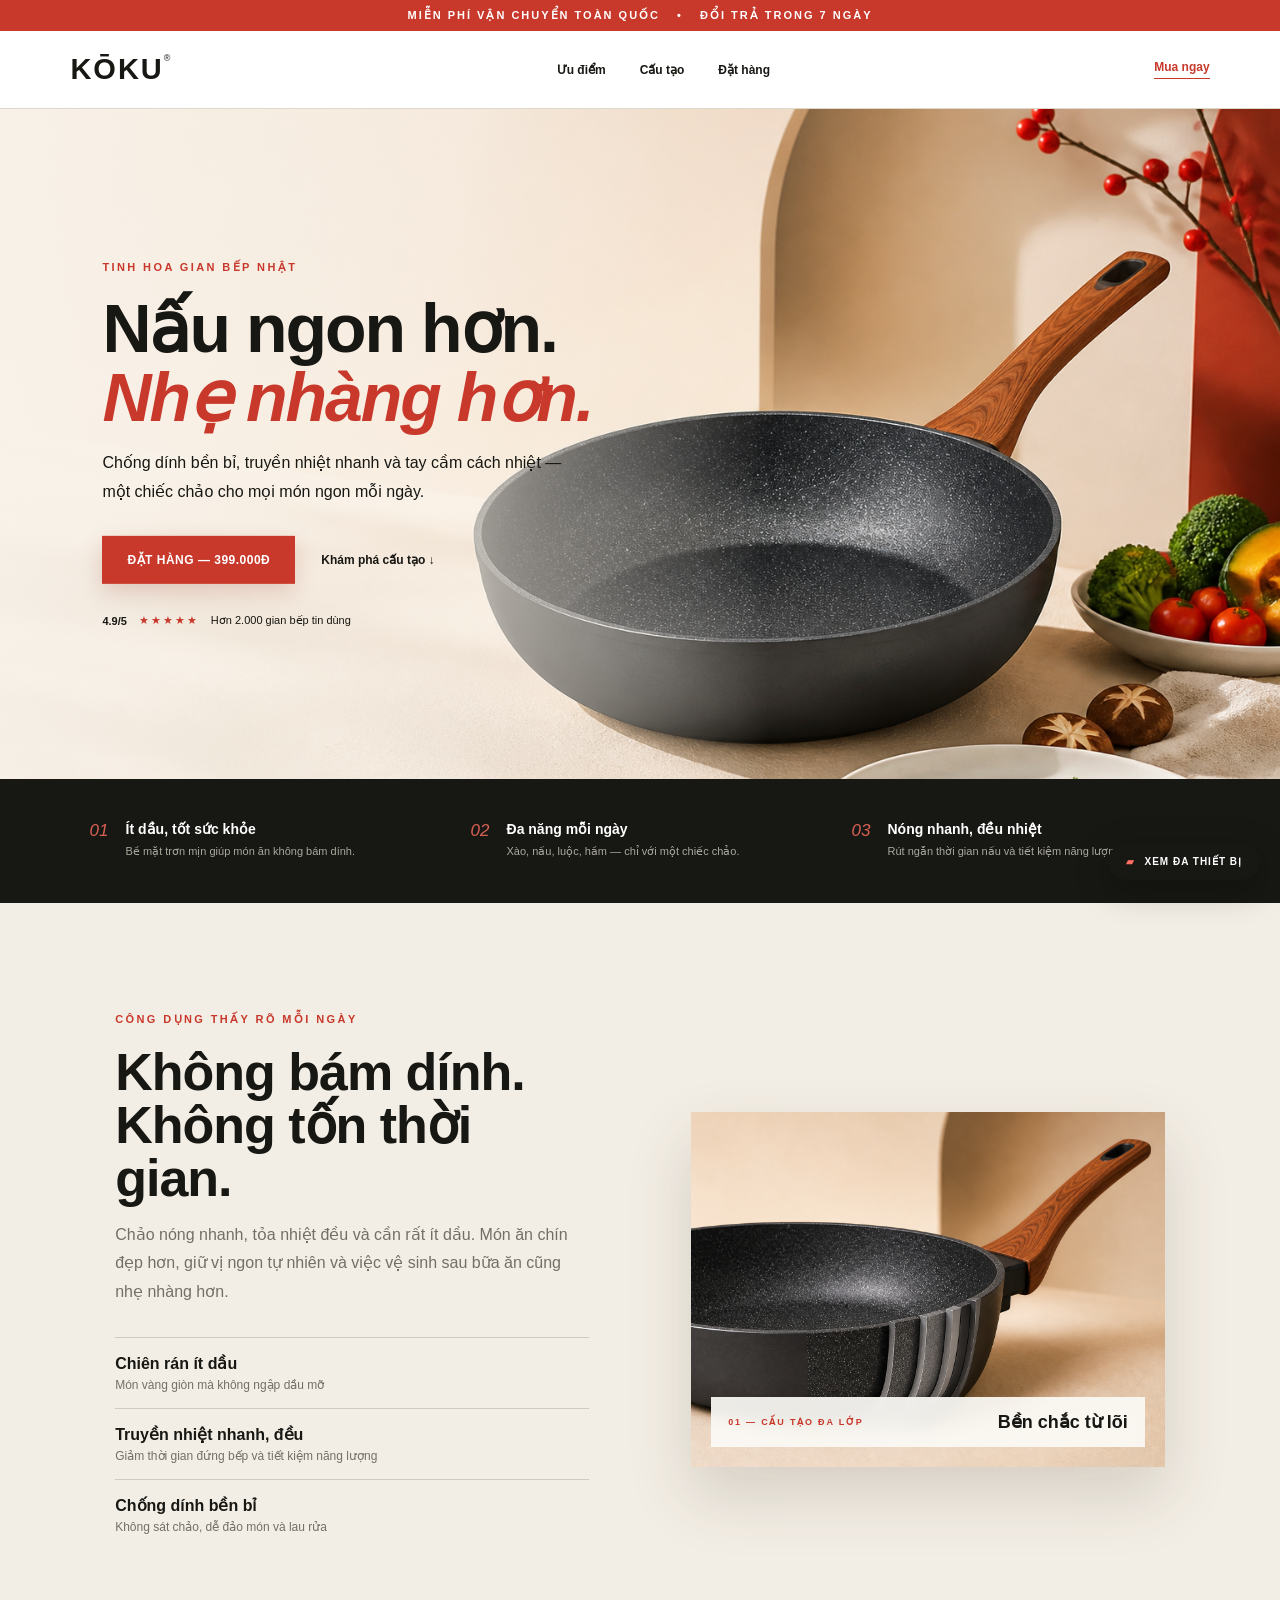
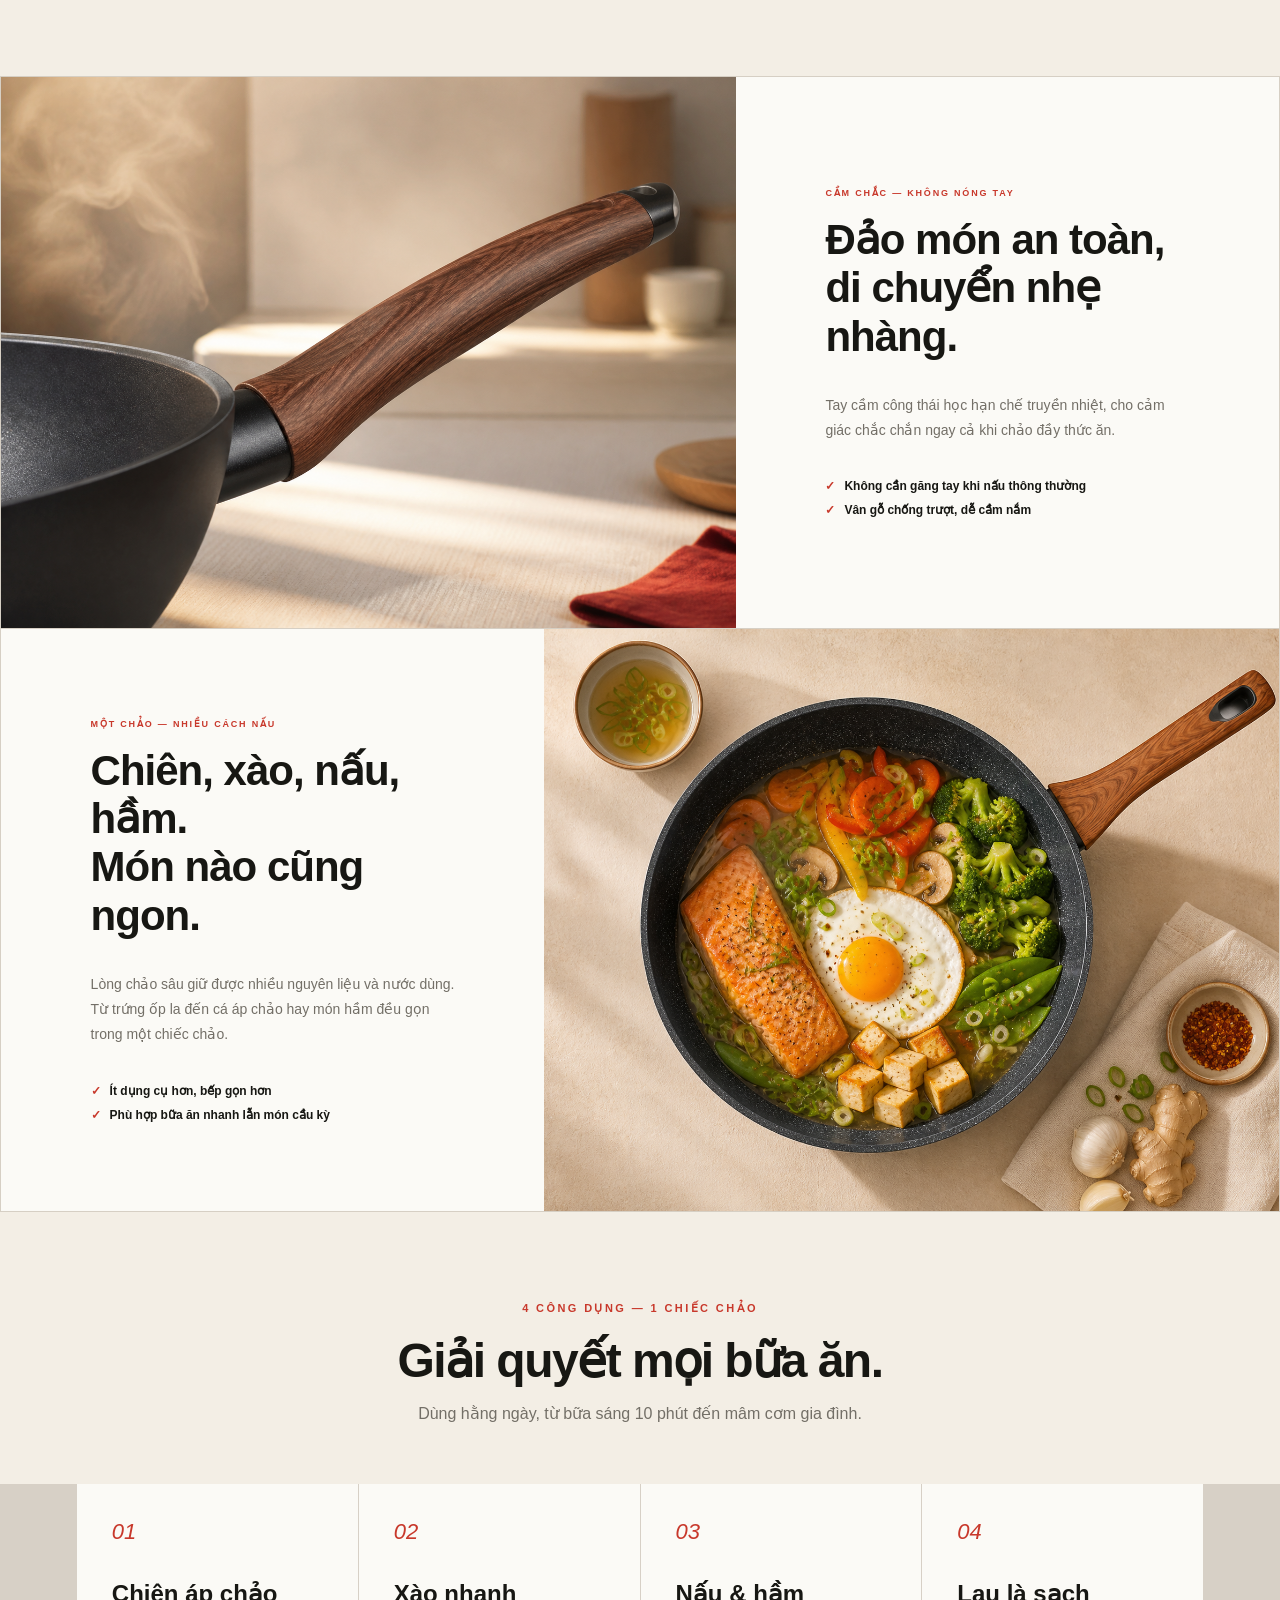
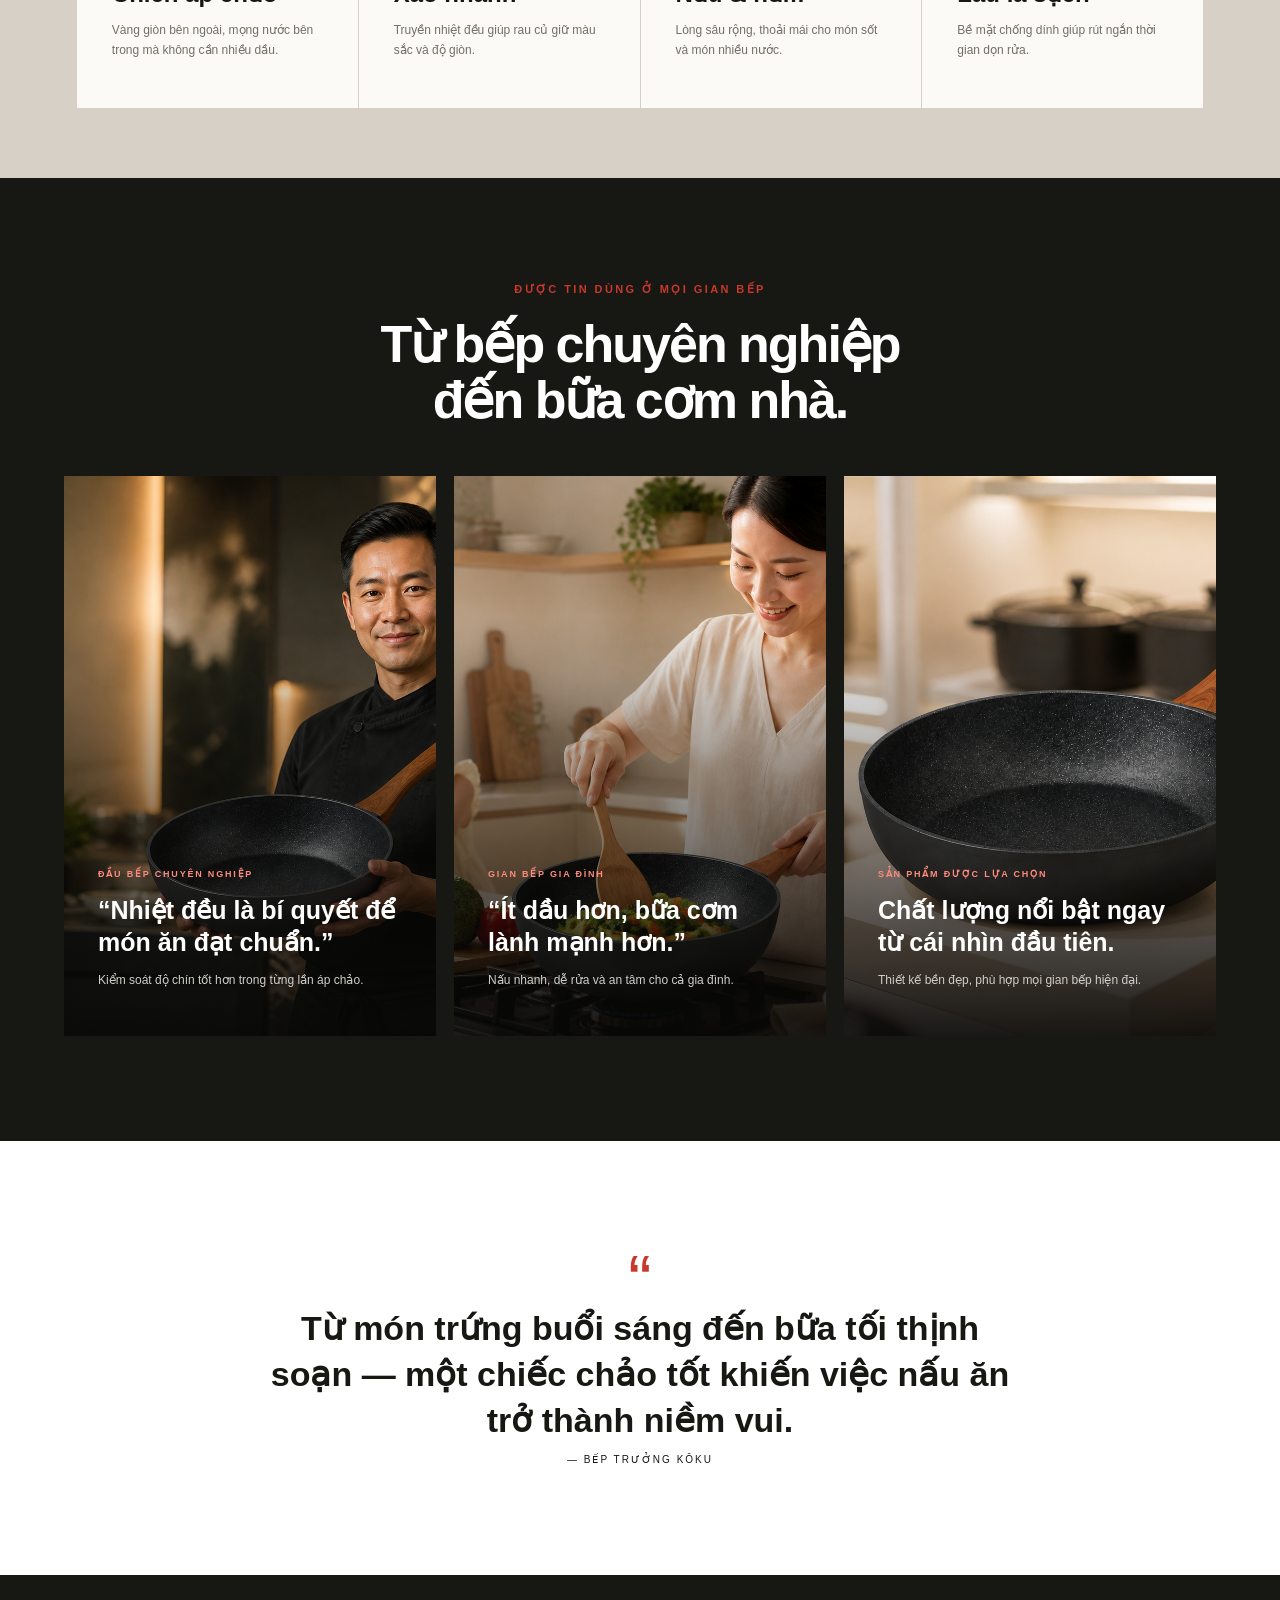
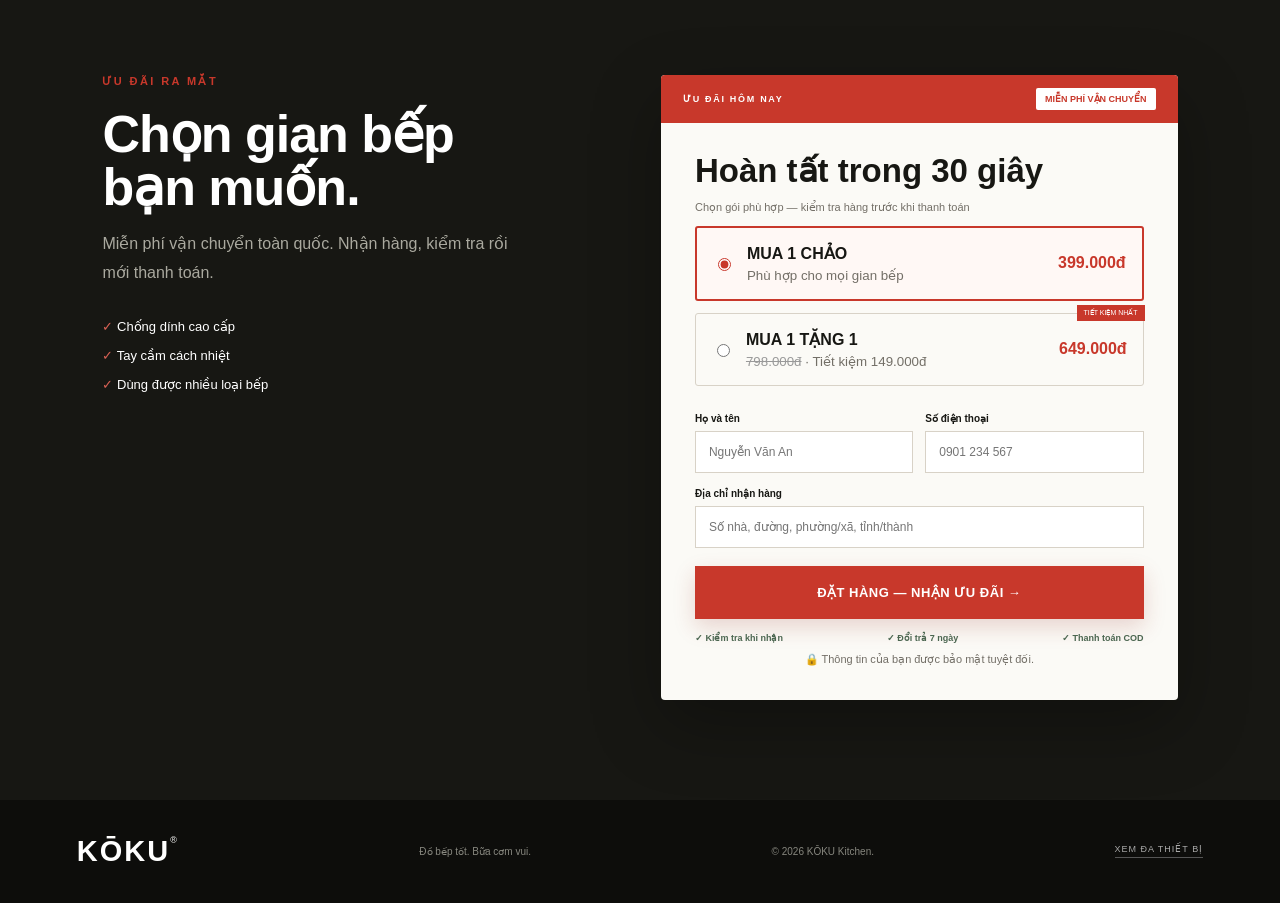
==== index.html @ 32616fcf "Restore landing and add premium motion effects" ====
<!doctype html>
<html lang="vi">
<head>
  <meta charset="utf-8">
  <meta name="viewport" content="width=device-width,initial-scale=1">
  <meta name="description" content="Chảo chống dính Nhật Bản bền bỉ, đa năng, tiết kiệm dầu và truyền nhiệt nhanh.">
  <title>KŌKU — Chảo chống dính Nhật Bản</title>
  <link rel="stylesheet" href="styles.css">
  <link rel="stylesheet" href="font-fix.css">
  <link rel="stylesheet" href="enhancements.css">
  <link rel="stylesheet" href="lifestyle.css">
  <link rel="stylesheet" href="device-preview.css">
  <link rel="stylesheet" href="motion.css">
</head>
<body>
  <div class="announcement">MIỄN PHÍ VẬN CHUYỂN TOÀN QUỐC <span>•</span> ĐỔI TRẢ TRONG 7 NGÀY</div>
  <header class="nav"><a class="brand" href="#">KŌKU<span>®</span></a><nav><a href="#features">Ưu điểm</a><a href="#story">Cấu tạo</a><a href="#order">Đặt hàng</a></nav><a class="nav-cta" href="#order">Mua ngay</a></header>

  <main>
    <section class="hero">
      <img src="hero-pan.png" alt="Chảo chống dính Nhật Bản màu đen với tay cầm vân gỗ">
      <div class="hero-copy">
        <div class="eyebrow">TINH HOA GIAN BẾP NHẬT</div>
        <h1>Nấu ngon hơn.<br><em>Nhẹ nhàng hơn.</em></h1>
        <p>Chống dính bền bỉ, truyền nhiệt nhanh và tay cầm cách nhiệt — một chiếc chảo cho mọi món ngon mỗi ngày.</p>
        <div class="hero-actions"><a class="button" href="#order">ĐẶT HÀNG — 399.000Đ</a><a class="text-link" href="#story">Khám phá cấu tạo ↓</a></div>
        <div class="proof"><b>4.9/5</b><span class="stars">★★★★★</span><span>Hơn 2.000 gian bếp tin dùng</span></div>
      </div>
    </section>

    <section class="benefit-strip" id="features">
      <div><i>01</i><b>Ít dầu, tốt sức khỏe</b><span>Bề mặt trơn mịn giúp món ăn không bám dính.</span></div>
      <div><i>02</i><b>Đa năng mỗi ngày</b><span>Xào, nấu, luộc, hầm — chỉ với một chiếc chảo.</span></div>
      <div><i>03</i><b>Nóng nhanh, đều nhiệt</b><span>Rút ngắn thời gian nấu và tiết kiệm năng lượng.</span></div>
    </section>

    <section class="story" id="story">
      <div class="story-copy"><div class="eyebrow">CÔNG DỤNG THẤY RÕ MỖI NGÀY</div><h2>Không bám dính.<br>Không tốn thời gian.</h2><p>Chảo nóng nhanh, tỏa nhiệt đều và cần rất ít dầu. Món ăn chín đẹp hơn, giữ vị ngon tự nhiên và việc vệ sinh sau bữa ăn cũng nhẹ nhàng hơn.</p><ul><li><b>Chiên rán ít dầu</b><span>Món vàng giòn mà không ngập dầu mỡ</span></li><li><b>Truyền nhiệt nhanh, đều</b><span>Giảm thời gian đứng bếp và tiết kiệm năng lượng</span></li><li><b>Chống dính bền bỉ</b><span>Không sát chảo, dễ đảo món và lau rửa</span></li></ul></div>
      <figure class="story-visual"><img src="usp-layers.png" alt="Minh họa cấu tạo nhiều lớp của chảo KŌKU"><figcaption><span>01 — CẤU TẠO ĐA LỚP</span><b>Bền chắc từ lõi</b></figcaption></figure>
    </section>

    <section class="visual-usps" aria-label="Ưu điểm nổi bật của sản phẩm">
      <article class="visual-card"><img src="usp-handle.png" alt="Cận cảnh tay cầm vân gỗ cách nhiệt"><div><span>CẦM CHẮC — KHÔNG NÓNG TAY</span><h3>Đảo món an toàn,<br>di chuyển nhẹ nhàng.</h3><p>Tay cầm công thái học hạn chế truyền nhiệt, cho cảm giác chắc chắn ngay cả khi chảo đầy thức ăn.</p><ul class="mini-proof"><li>Không cần găng tay khi nấu thông thường</li><li>Vân gỗ chống trượt, dễ cầm nắm</li></ul></div></article>
      <article class="visual-card reverse"><img src="usp-versatile.png" alt="Chảo đa năng cho món chiên, xào, nấu và hầm"><div><span>MỘT CHẢO — NHIỀU CÁCH NẤU</span><h3>Chiên, xào, nấu, hầm.<br>Món nào cũng ngon.</h3><p>Lòng chảo sâu giữ được nhiều nguyên liệu và nước dùng. Từ trứng ốp la đến cá áp chảo hay món hầm đều gọn trong một chiếc chảo.</p><ul class="mini-proof"><li>Ít dụng cụ hơn, bếp gọn hơn</li><li>Phù hợp bữa ăn nhanh lẫn món cầu kỳ</li></ul></div></article>
    </section>

    <section class="uses"><div class="uses-heading"><div class="eyebrow">4 CÔNG DỤNG — 1 CHIẾC CHẢO</div><h2>Giải quyết mọi bữa ăn.</h2><p>Dùng hằng ngày, từ bữa sáng 10 phút đến mâm cơm gia đình.</p></div><div class="versatile"><div><span>01</span><h3>Chiên áp chảo</h3><p>Vàng giòn bên ngoài, mọng nước bên trong mà không cần nhiều dầu.</p></div><div><span>02</span><h3>Xào nhanh</h3><p>Truyền nhiệt đều giúp rau củ giữ màu sắc và độ giòn.</p></div><div><span>03</span><h3>Nấu & hầm</h3><p>Lòng sâu rộng, thoải mái cho món sốt và món nhiều nước.</p></div><div><span>04</span><h3>Lau là sạch</h3><p>Bề mặt chống dính giúp rút ngắn thời gian dọn rửa.</p></div></div></section>

    <section class="trusted"><div class="trusted-head"><div class="eyebrow">ĐƯỢC TIN DÙNG Ở MỌI GIAN BẾP</div><h2>Từ bếp chuyên nghiệp<br>đến bữa cơm nhà.</h2></div><div class="trusted-grid"><article><img src="lifestyle-chef.png" alt="Đầu bếp chuyên nghiệp tin dùng chảo KŌKU"><div><span>ĐẦU BẾP CHUYÊN NGHIỆP</span><h3>“Nhiệt đều là bí quyết để món ăn đạt chuẩn.”</h3><p>Kiểm soát độ chín tốt hơn trong từng lần áp chảo.</p></div></article><article><img src="lifestyle-family.png" alt="Người mẹ nấu bữa ăn gia đình bằng chảo KŌKU"><div><span>GIAN BẾP GIA ĐÌNH</span><h3>“Ít dầu hơn, bữa cơm lành mạnh hơn.”</h3><p>Nấu nhanh, dễ rửa và an tâm cho cả gia đình.</p></div></article><article><img src="lifestyle-retail.png" alt="Chảo KŌKU trên kệ đồ gia dụng siêu thị"><div><span>SẢN PHẨM ĐƯỢC LỰA CHỌN</span><h3>Chất lượng nổi bật ngay từ cái nhìn đầu tiên.</h3><p>Thiết kế bền đẹp, phù hợp mọi gian bếp hiện đại.</p></div></article></div></section>

    <section class="quote"><div class="mark">“</div><blockquote>Từ món trứng buổi sáng đến bữa tối thịnh soạn — một chiếc chảo tốt khiến việc nấu ăn trở thành niềm vui.</blockquote><p>— BẾP TRƯỞNG KŌKU</p></section>

    <section class="order" id="order">
      <div class="offer"><div class="eyebrow">ƯU ĐÃI RA MẮT</div><h2>Chọn gian bếp<br>bạn muốn.</h2><p>Miễn phí vận chuyển toàn quốc. Nhận hàng, kiểm tra rồi mới thanh toán.</p><div class="guarantees"><span>✓ Chống dính cao cấp</span><span>✓ Tay cầm cách nhiệt</span><span>✓ Dùng được nhiều loại bếp</span></div></div>
      <form id="orderForm" class="order-card">
        <div class="order-top"><span>ƯU ĐÃI HÔM NAY</span><b>MIỄN PHÍ VẬN CHUYỂN</b></div>
        <h3>Hoàn tất trong 30 giây</h3>
        <p class="muted">Chọn gói phù hợp — kiểm tra hàng trước khi thanh toán</p>
        <label class="plan selected"><input type="radio" name="plan" value="Mua 1 – 399.000đ" checked><span><b>MUA 1 CHẢO</b><small>Phù hợp cho mọi gian bếp</small></span><strong>399.000đ</strong></label>
        <label class="plan"><input type="radio" name="plan" value="Mua 1 tặng 1 – 649.000đ"><span><b>MUA 1 TẶNG 1</b><small><del>798.000đ</del> · Tiết kiệm 149.000đ</small></span><strong>649.000đ</strong><em>TIẾT KIỆM NHẤT</em></label>
        <div class="field-row"><label>Họ và tên<input required name="name" placeholder="Nguyễn Văn An"></label><label>Số điện thoại<input required name="phone" inputmode="tel" pattern="[0-9 +]{9,15}" placeholder="0901 234 567"></label></div>
        <label>Địa chỉ nhận hàng<input required name="address" placeholder="Số nhà, đường, phường/xã, tỉnh/thành"></label>
        <button class="button submit" type="submit">ĐẶT HÀNG — NHẬN ƯU ĐÃI →</button><div class="order-trust"><span>✓ Kiểm tra khi nhận</span><span>✓ Đổi trả 7 ngày</span><span>✓ Thanh toán COD</span></div><small class="privacy">🔒 Thông tin của bạn được bảo mật tuyệt đối.</small>
      </form>
    </section>
  </main>
  <footer><a class="brand" href="#">KŌKU<span>®</span></a><p>Đồ bếp tốt. Bữa cơm vui.</p><p>© 2026 KŌKU Kitchen.</p><a class="preview-link" href="preview.html" aria-label="Xem thử trên nhiều thiết bị">Xem đa thiết bị</a></footer>

  <button class="device-preview-trigger" id="openDevicePreview" type="button" aria-label="Xem landing page trên nhiều thiết bị"><span>▰</span> XEM ĐA THIẾT BỊ</button>
  <div class="device-preview-overlay" id="devicePreview" aria-hidden="true">
    <div class="device-preview-bar"><b>KŌKU · RESPONSIVE PREVIEW</b><div class="device-preview-controls"><button class="active" data-preview-mode="desktop">▰ Desktop</button><button data-preview-mode="tablet">▯ Tablet</button><button data-preview-mode="mobile">▯ Mobile</button></div><span id="devicePreviewSize">1440 × toàn màn hình</span><button class="device-preview-close" id="closeDevicePreview" aria-label="Đóng xem trước">×</button></div>
    <div class="device-preview-stage"><div class="device-preview-frame" id="devicePreviewFrame"><iframe src="index.html?embedded=1" title="Xem trước landing page trên thiết bị"></iframe></div></div>
  </div>

  <div class="thanks" id="thanks" role="dialog" aria-modal="true" aria-hidden="true"><div class="thanks-card"><button id="closeThanks" aria-label="Đóng">×</button><div class="thanks-product"><img src="hero-pan.png" alt="Chảo KŌKU"><div class="thanks-badge">✓<span>THÀNH CÔNG</span></div></div><div class="thanks-content"><div class="eyebrow">ĐƠN HÀNG ĐÃ ĐƯỢC GHI NHẬN</div><h2>Cảm ơn bạn<br>đã chọn KŌKU.</h2><p>Đơn hàng <b id="orderCode"></b> đã được tiếp nhận. Nhân viên KŌKU sẽ gọi xác nhận trước khi giao hàng.</p><div id="summary"></div><div class="order-steps"><div class="active"><i>1</i><span><b>Đã đặt hàng</b><small>Hoàn tất</small></span></div><div><i>2</i><span><b>Xác nhận</b><small>Qua điện thoại</small></span></div><div><i>3</i><span><b>Giao hàng</b><small>Miễn phí toàn quốc</small></span></div></div><div class="thanks-note"><b>Tiếp theo sẽ thế nào?</b><span>Vui lòng để ý điện thoại. Chúng tôi sẽ liên hệ sớm để xác nhận địa chỉ và thời gian nhận hàng.</span></div><button class="button" id="backHome">TIẾP TỤC KHÁM PHÁ →</button></div></div></div>
  <script src="script.js"></script>
  <script src="device-preview.js"></script>
  <script src="motion.js"></script>
</body>
</html>
---- styles.css ----
:root{--ink:#171713;--red:#c8382b;--cream:#f3eee5;--paper:#fbfaf6;--muted:#736f67;--sans:"Segoe UI",Arial,"Helvetica Neue",sans-serif;--serif:Georgia,"Times New Roman",serif}*{box-sizing:border-box}html{scroll-behavior:smooth}body{margin:0;background:var(--paper);color:var(--ink);font-family:var(--sans);font-kerning:normal;-webkit-font-smoothing:antialiased}.announcement{background:var(--red);color:#fff;text-align:center;font-size:11px;font-weight:700;letter-spacing:2px;padding:9px}.announcement span{padding:0 12px}.nav{height:78px;display:flex;align-items:center;justify-content:space-between;padding:0 5.5vw;border-bottom:1px solid #ddd7cc;background:#fff}.brand{color:var(--ink);font-family:var(--serif);font-size:29px;text-decoration:none;letter-spacing:2px;font-weight:700}.brand span{font:9px sans-serif;vertical-align:top}.nav nav{display:flex;gap:34px}.nav nav a,.text-link{font-size:12px;font-weight:700;color:var(--ink);text-decoration:none}.nav-cta{color:var(--red);font-size:12px;font-weight:800;text-decoration:none;border-bottom:1px solid;padding-bottom:4px}.hero{height:670px;position:relative;overflow:hidden;background:#eadfcf}.hero>img{width:100%;height:100%;object-fit:cover}.hero:after{content:"";position:absolute;inset:0;background:linear-gradient(90deg,rgba(248,242,233,.93) 0%,rgba(248,242,233,.64) 36%,transparent 60%)}.hero-copy{position:absolute;z-index:1;top:50%;left:8%;transform:translateY(-50%);width:min(510px,45%)}.eyebrow{font-size:11px;color:var(--red);letter-spacing:2.4px;font-weight:800;margin-bottom:20px}.hero h1,.story h2,.offer h2,.thanks h2{font-family:var(--serif);font-weight:400;line-height:1.02;margin:0}.hero h1{font-size:68px;letter-spacing:-2px}.hero h1 em{color:var(--red);font-weight:400}.hero-copy>p{font-size:16px;line-height:1.8;max-width:480px}.hero-actions{display:flex;align-items:center;gap:26px;margin:30px 0}.button{display:inline-block;border:0;background:var(--red);color:white;padding:17px 25px;font:800 12px var(--sans);letter-spacing:.5px;text-decoration:none;cursor:pointer;box-shadow:0 8px 22px rgba(143,37,29,.18)}.proof{display:flex;gap:12px;align-items:center;font-size:11px}.stars{color:var(--red);letter-spacing:2px}.benefit-strip{background:var(--ink);color:#fff;padding:42px 7vw;display:grid;grid-template-columns:repeat(3,1fr);gap:42px}.benefit-strip div{display:grid;grid-template-columns:36px 1fr}.benefit-strip i{font:italic 17px var(--serif);color:#d96154;grid-row:1/3}.benefit-strip b{font-size:14px}.benefit-strip span{font-size:11px;color:#aaa99f;margin-top:6px;line-height:1.6}.story{padding:110px 9vw;display:grid;grid-template-columns:1fr 1fr;gap:8vw;align-items:center;background:var(--cream)}.story h2,.offer h2{font-size:52px;letter-spacing:-1px}.story-copy>p{color:var(--muted);line-height:1.8}.story ul{list-style:none;padding:0;margin-top:30px}.story li{display:grid;padding:16px 0;border-top:1px solid #d1c9bc}.story li span{font-size:12px;color:var(--muted);margin-top:5px}.story-visual{margin:0;position:relative}.story-visual img{display:block;width:100%;aspect-ratio:4/3;object-fit:cover;box-shadow:0 28px 60px rgba(60,42,24,.16)}.story-visual figcaption{position:absolute;left:20px;right:20px;bottom:20px;background:rgba(251,250,246,.93);backdrop-filter:blur(8px);padding:14px 17px;display:flex;align-items:center;justify-content:space-between}.story-visual figcaption span,.visual-card span{font-size:9px;letter-spacing:1.8px;color:var(--red);font-weight:800}.story-visual figcaption b{font-family:var(--serif);font-size:18px}.visual-usps{padding:1px;background:#d6cfc4;display:grid;gap:1px}.visual-card{display:grid;grid-template-columns:1.15fr .85fr;min-height:510px;background:var(--paper)}.visual-card.reverse{grid-template-columns:.85fr 1.15fr}.visual-card.reverse img{order:2}.visual-card img{width:100%;height:100%;object-fit:cover}.visual-card>div{display:flex;flex-direction:column;justify-content:center;padding:7vw}.visual-card h3{font:400 42px/1.15 var(--serif);letter-spacing:-1px;margin:18px 0}.visual-card p{font-size:14px;line-height:1.8;color:var(--muted);max-width:440px}.versatile{display:grid;grid-template-columns:repeat(4,1fr);padding:70px 6vw;gap:1px;background:#d7d0c6}.versatile div{background:var(--paper);padding:35px}.versatile span{color:var(--red);font:italic 22px var(--serif)}.versatile h3{font-family:var(--serif);font-size:24px;margin:35px 0 8px}.versatile p{font-size:12px;color:var(--muted);line-height:1.7}.quote{text-align:center;padding:100px 20%;background:#fff}.mark{font:70px var(--serif);color:var(--red);height:55px}.quote blockquote{font:34px/1.35 var(--serif);margin:10px}.quote p{font-size:10px;letter-spacing:2px}.order{background:var(--ink);padding:100px 8vw;display:grid;grid-template-columns:1fr 1.2fr;gap:10vw;color:#fff}.offer>p{color:#aaa99f;line-height:1.8}.guarantees{display:grid;gap:14px;margin-top:32px;font-size:13px}.guarantees span::first-letter{color:#d96154}.order-card{background:var(--paper);color:var(--ink);padding:34px}.order-card h3{font:30px var(--serif);margin:0}.muted,.privacy{color:var(--muted);font-size:11px}.plan{position:relative;display:flex;align-items:center;gap:13px;border:1px solid #d8d2c7;padding:16px;margin:12px 0;cursor:pointer}.plan.selected{border:2px solid var(--red);background:#fff8f5}.plan input{accent-color:var(--red)}.plan span{display:grid;flex:1}.plan small{color:var(--muted);margin-top:5px}.plan strong{font-size:14px}.plan em{position:absolute;right:-2px;top:-9px;background:var(--red);color:#fff;font:7px sans-serif;padding:4px 7px}.field-row{display:grid;grid-template-columns:1fr 1fr;gap:12px}.order-card>label:not(.plan),.field-row label{font-size:10px;font-weight:700;display:grid;gap:7px;margin-top:15px}.order-card input[type=text],.order-card input:not([type]),.field-row input{width:100%}.order-card label>input:not([type=radio]){border:1px solid #d8d2c7;background:#fff;padding:13px;font:12px var(--sans)}.submit{width:100%;margin-top:18px}.privacy{display:block;text-align:center;margin-top:10px}footer{display:flex;align-items:center;justify-content:space-between;padding:35px 6vw;background:#0d0d0b;color:#87877f}footer .brand{color:white}footer p{font-size:10px}.thanks{position:fixed;z-index:10;inset:0;background:rgba(12,12,10,.82);display:none;place-items:center;padding:20px}.thanks.show{display:grid}.thanks-card{background:var(--paper);width:min(520px,100%);padding:50px;text-align:center;position:relative}.thanks-card>button:first-child{position:absolute;right:16px;top:10px;background:none;border:0;font-size:30px;cursor:pointer}.check{margin:0 auto 20px;width:54px;height:54px;border-radius:50%;background:#dce8d8;color:#32672e;display:grid;place-items:center;font-size:25px}.thanks h2{font-size:45px}.thanks-card p{color:var(--muted);line-height:1.7}.thanks-card #summary{padding:14px;border:1px solid #ded8cd;margin:20px 0;font-size:12px}
@media(max-width:800px){.nav nav{display:none}.nav{height:65px}.hero{height:720px}.hero>img{object-position:62% center}.hero:after{background:linear-gradient(180deg,rgba(248,242,233,.95) 0%,rgba(248,242,233,.8) 49%,transparent 78%)}.hero-copy{top:42px;left:7%;width:86%;transform:none}.hero h1{font-size:45px;letter-spacing:-1px}.hero-copy>p{font-size:14px}.hero-actions{align-items:flex-start;flex-direction:column;gap:15px}.benefit-strip,.story,.order{grid-template-columns:1fr}.benefit-strip{gap:25px}.story{padding:75px 7vw;gap:42px}.story h2,.offer h2{font-size:40px}.story-visual figcaption{left:10px;right:10px;bottom:10px}.story-visual figcaption b{font-size:14px}.visual-card,.visual-card.reverse{grid-template-columns:1fr;min-height:0}.visual-card.reverse img{order:0}.visual-card img{aspect-ratio:4/3}.visual-card>div{padding:55px 8vw}.visual-card h3{font-size:34px}.versatile{grid-template-columns:1fr 1fr;padding:1px}.quote{padding:75px 8%}.quote blockquote{font-size:27px}.order{padding:70px 5vw;gap:40px}.field-row{grid-template-columns:1fr}.order-card{padding:22px}.plan strong{font-size:12px}footer{flex-direction:column;gap:3px}.thanks-card{padding:40px 24px}}
---- font-fix.css ----
:root {
  --serif: "Segoe UI", Arial, "Helvetica Neue", sans-serif;
}

.hero h1,
.story h2,
.offer h2,
.thanks h2,
.visual-card h3,
.quote blockquote {
  font-family: "Segoe UI", Arial, "Helvetica Neue", sans-serif;
  font-weight: 700;
}

.hero h1 em {
  font-family: inherit;
  font-weight: 700;
}
---- enhancements.css ----
.uses{background:#f3eee5;padding-top:90px}.uses-heading{text-align:center;padding:0 8vw 45px}.uses-heading h2{font:700 48px/1.1 "Segoe UI",Arial,sans-serif;letter-spacing:-1.5px;margin:0}.uses-heading p{color:#736f67}.uses .versatile{padding-top:0}.mini-proof{list-style:none;padding:0;margin:22px 0 0;display:grid;gap:10px;font-size:12px;font-weight:600}.mini-proof li:before{content:"✓";color:#c8382b;margin-right:9px}.thanks{overflow:auto;align-items:center}.thanks-card{width:min(980px,94vw)!important;padding:0!important;display:grid;grid-template-columns:.88fr 1.12fr;text-align:left!important;overflow:hidden;box-shadow:0 35px 90px rgba(0,0,0,.35)}.thanks-product{position:relative;min-height:650px;background:#eadfcf}.thanks-product img{position:absolute;inset:0;width:100%;height:100%;object-fit:cover;object-position:61% center}.thanks-product:after{content:"";position:absolute;inset:0;background:linear-gradient(180deg,transparent 55%,rgba(20,15,10,.56))}.thanks-badge{position:absolute;z-index:1;left:35px;bottom:32px;color:#fff;width:64px;height:64px;border-radius:50%;background:#3f7638;display:grid;place-items:center;font-size:27px;box-shadow:0 8px 28px rgba(0,0,0,.25)}.thanks-badge span{position:absolute;left:78px;white-space:nowrap;font:800 10px "Segoe UI",Arial,sans-serif;letter-spacing:2px}.thanks-content{padding:52px 48px}.thanks-content h2{font-size:46px!important;letter-spacing:-1.5px}.thanks-content>p{margin:18px 0}.thanks-card #summary{text-align:left;background:#f3eee5;border:0!important;border-left:3px solid #c8382b!important;padding:15px 17px!important;margin:20px 0!important;line-height:1.75}.order-steps{display:grid;grid-template-columns:repeat(3,1fr);gap:4px;margin:26px 0}.order-steps>div{display:flex;align-items:center;gap:9px;position:relative}.order-steps>div:not(:last-child):after{content:"";position:absolute;top:16px;left:34px;right:-6px;height:1px;background:#d4cdc1;z-index:0}.order-steps i{position:relative;z-index:1;width:32px;height:32px;border-radius:50%;background:#ded8cd;display:grid;place-items:center;font-style:normal;font-size:11px;font-weight:800}.order-steps .active i{background:#3f7638;color:#fff}.order-steps span{display:grid;position:relative;z-index:1;background:#fbfaf6;padding-right:5px}.order-steps b{font-size:10px}.order-steps small{font-size:8px;color:#736f67;margin-top:3px}.thanks-note{display:grid;gap:5px;padding:15px 17px;background:#fff;border:1px solid #ded8cd;margin-bottom:20px}.thanks-note b{font-size:11px}.thanks-note span{font-size:10px;line-height:1.6;color:#736f67}.thanks-content>.button{width:100%}.thanks-card>button:first-child{z-index:4;background:rgba(255,255,255,.9)!important;border-radius:50%;width:38px;height:38px;line-height:30px;top:15px!important;right:15px!important}.check{display:none!important}@media(max-width:800px){.uses{padding-top:65px}.uses-heading h2{font-size:36px}.thanks{padding:12px!important;align-items:start}.thanks-card{grid-template-columns:1fr;margin:10px 0}.thanks-product{min-height:225px}.thanks-product img{object-position:center 59%}.thanks-badge{left:22px;bottom:20px;width:50px;height:50px;font-size:21px}.thanks-badge span{left:62px}.thanks-content{padding:35px 23px}.thanks-content h2{font-size:36px!important}.order-steps b{font-size:9px}.order-steps small{display:none}.order-steps>div{gap:5px}.order-steps i{width:27px;height:27px}.order-steps>div:not(:last-child):after{top:13px;left:26px}.thanks-card #summary{font-size:11px}}
---- lifestyle.css ----
.trusted {
  padding: 105px 5vw;
  background: #171713;
  color: #fff;
}
.trusted-head { text-align: center; margin-bottom: 48px; }
.trusted-head h2 { font: 700 52px/1.08 "Segoe UI",Arial,sans-serif; letter-spacing: -2px; margin: 0; }
.trusted-grid { display: grid; grid-template-columns: repeat(3,1fr); gap: 18px; }
.trusted-grid article { position: relative; min-height: 560px; overflow: hidden; background: #222; }
.trusted-grid img { position: absolute; inset: 0; width: 100%; height: 100%; object-fit: cover; transition: transform .5s ease; }
.trusted-grid article:hover img { transform: scale(1.025); }
.trusted-grid article:after { content: ""; position: absolute; inset: 25% 0 0; background: linear-gradient(transparent,rgba(8,8,7,.92)); }
.trusted-grid article>div { position: absolute; z-index: 1; left: 0; right: 0; bottom: 0; padding: 34px; }
.trusted-grid span { font-size: 9px; letter-spacing: 1.8px; color: #ff8a7e; font-weight: 800; }
.trusted-grid h3 { font: 700 25px/1.28 "Segoe UI",Arial,sans-serif; margin: 13px 0; }
.trusted-grid p { font-size: 12px; line-height: 1.6; color: #d0cec7; }
.order-card { position: relative; border-radius: 4px; box-shadow: 0 25px 70px rgba(0,0,0,.28); overflow: hidden; }
.order-top { margin: -34px -34px 28px; padding: 13px 22px; background: #c8382b; color: #fff; display: flex; justify-content: space-between; align-items: center; }
.order-top span { font-size: 9px; letter-spacing: 1.7px; font-weight: 800; }
.order-top b { font-size: 9px; background: #fff; color: #c8382b; padding: 6px 9px; border-radius: 2px; }
.order-card h3 { font-size: 33px!important; font-weight: 700!important; }
.plan { border-radius: 3px; transition: .2s; }
.plan:hover { border-color: #c8382b; transform: translateY(-1px); }
.plan strong { color: #c8382b; font-size: 16px!important; }
.plan del { color: #999; }
.submit { font-size: 13px!important; padding: 19px!important; }
.order-trust { display: flex; justify-content: space-between; gap: 6px; margin: 14px 0 2px; font-size: 9px; font-weight: 700; color: #4b6650; }
.thanks-product:before { content: "“Bữa ngon bắt đầu\A từ dụng cụ tốt.”"; white-space: pre; position: absolute; z-index: 2; left: 35px; top: 34px; color: #fff; font: 700 25px/1.25 "Segoe UI",Arial,sans-serif; text-shadow: 0 2px 15px rgba(0,0,0,.35); }
.thanks-note:after { content: "🎁  Quà tặng: Miễn phí vận chuyển toàn quốc"; display: block; margin-top: 13px; padding: 11px 13px; background: #f5ebe0; border: 1px dashed #c9a168; color: #4e3b2a; font-size: 10px; font-weight: 700; }
.preview-link { color:#aaa; font-size:9px; text-transform:uppercase; letter-spacing:1px; text-decoration:none; border-bottom:1px solid #555; padding-bottom:3px; }
@media(max-width:800px) {
  .trusted { padding: 70px 5vw; }
  .trusted-head h2 { font-size: 37px; }
  .trusted-grid { grid-template-columns: 1fr; }
  .trusted-grid article { min-height: 470px; }
  .order-top { margin: -22px -22px 24px; }
  .order-top b { font-size: 7px; }
  .order-trust { font-size: 8px; flex-wrap: wrap; }
  .thanks-product:before { left: 22px; top: 22px; font-size: 18px; }
}
---- device-preview.css ----
.device-preview-trigger{position:fixed;z-index:8;right:20px;bottom:20px;border:0;border-radius:999px;padding:13px 18px;background:#171713;color:#fff;box-shadow:0 10px 35px rgba(0,0,0,.28);font:800 10px "Segoe UI",Arial,sans-serif;letter-spacing:1px;cursor:pointer}.device-preview-trigger span{color:#ff7062;margin-right:6px}.device-preview-overlay{position:fixed;z-index:50;inset:0;background:#171713;color:#fff;display:none;flex-direction:column}.device-preview-overlay.show{display:flex}.device-preview-bar{height:70px;flex:none;display:flex;align-items:center;justify-content:space-between;gap:18px;padding:0 3vw;border-bottom:1px solid #363630;font:11px "Segoe UI",Arial,sans-serif}.device-preview-bar>b{letter-spacing:1.8px}.device-preview-bar>span{color:#aaa}.device-preview-controls{display:flex;gap:7px}.device-preview-controls button{border:1px solid #444;background:#242420;color:#bbb;border-radius:5px;padding:9px 14px;font:700 10px "Segoe UI",Arial,sans-serif;cursor:pointer}.device-preview-controls button.active{background:#c8382b;border-color:#c8382b;color:#fff}.device-preview-close{border:0;background:#fff;color:#171713;width:34px;height:34px;border-radius:50%;font-size:22px;cursor:pointer}.device-preview-stage{flex:1;overflow:auto;display:flex;justify-content:center;align-items:flex-start;padding:26px;background:radial-gradient(circle at 50% 0,#35352f,#181815)}.device-preview-frame{width:100%;max-width:1440px;height:100%;background:#fff;border-radius:9px;overflow:hidden;box-shadow:0 25px 80px #000;transition:width .35s ease,height .35s ease}.device-preview-frame.tablet{width:768px;height:1024px}.device-preview-frame.mobile{width:390px;height:844px;border:7px solid #080808;border-radius:25px}.device-preview-frame iframe{display:block;width:100%;height:100%;border:0;background:#fff}@media(max-width:700px){.device-preview-trigger{right:12px;bottom:12px}.device-preview-bar{height:auto;min-height:100px;padding:12px;flex-wrap:wrap}.device-preview-bar>b{width:calc(100% - 45px)}.device-preview-bar>span{display:none}.device-preview-controls{order:3;width:100%}.device-preview-controls button{flex:1;padding:8px 4px}.device-preview-stage{padding:10px}.device-preview-frame.mobile{width:100%}}
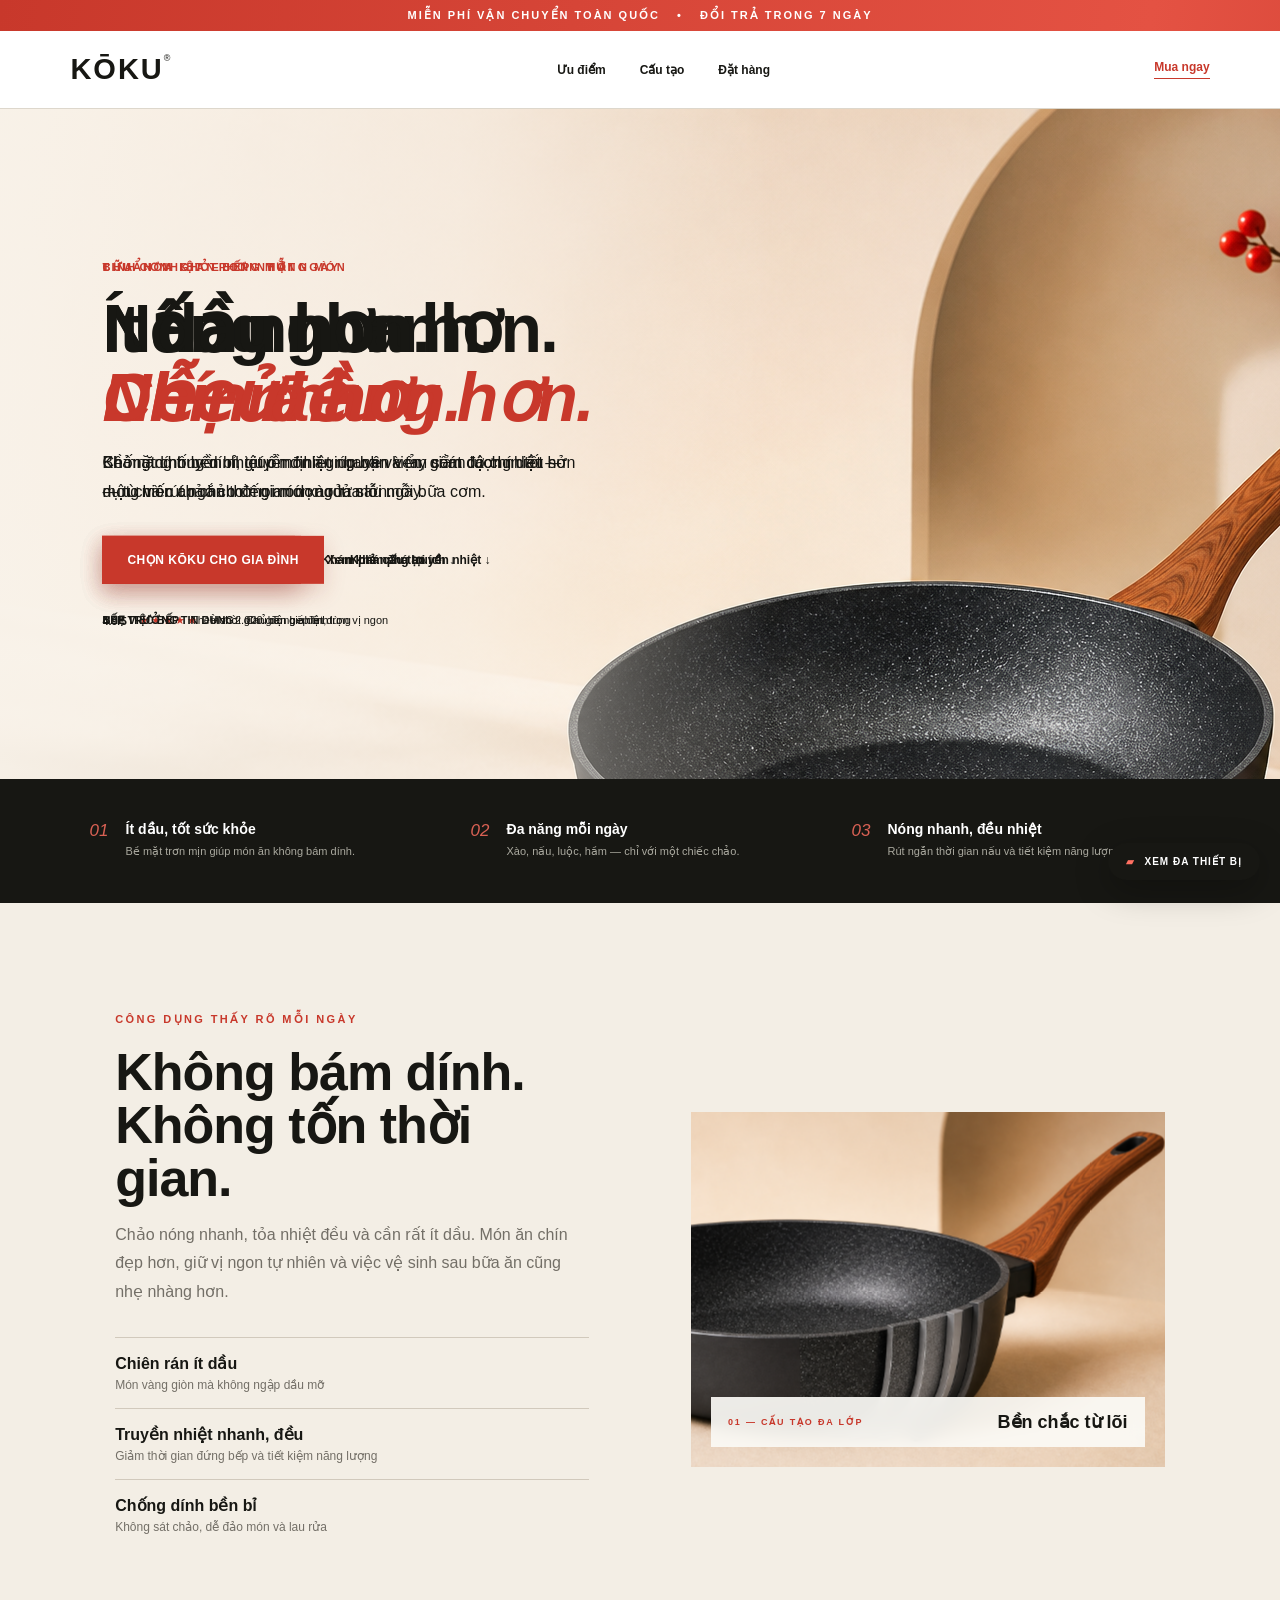
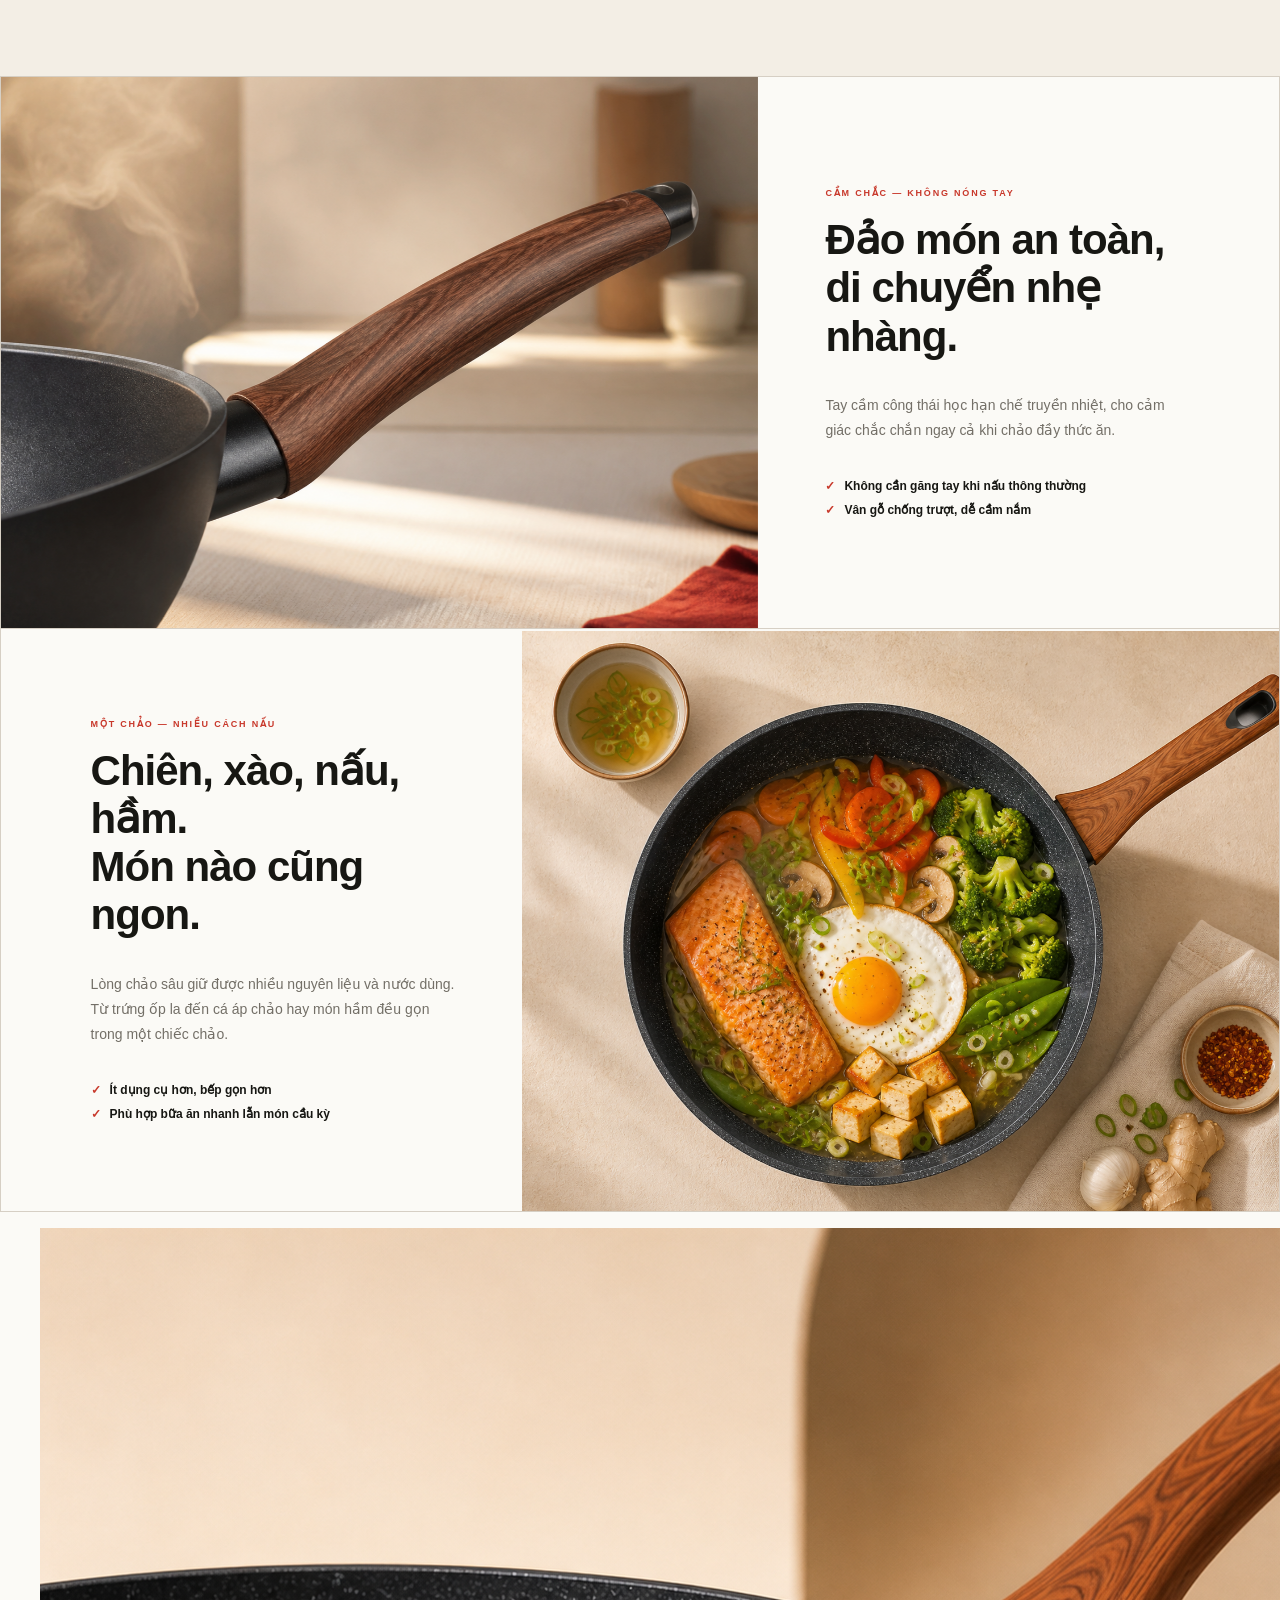
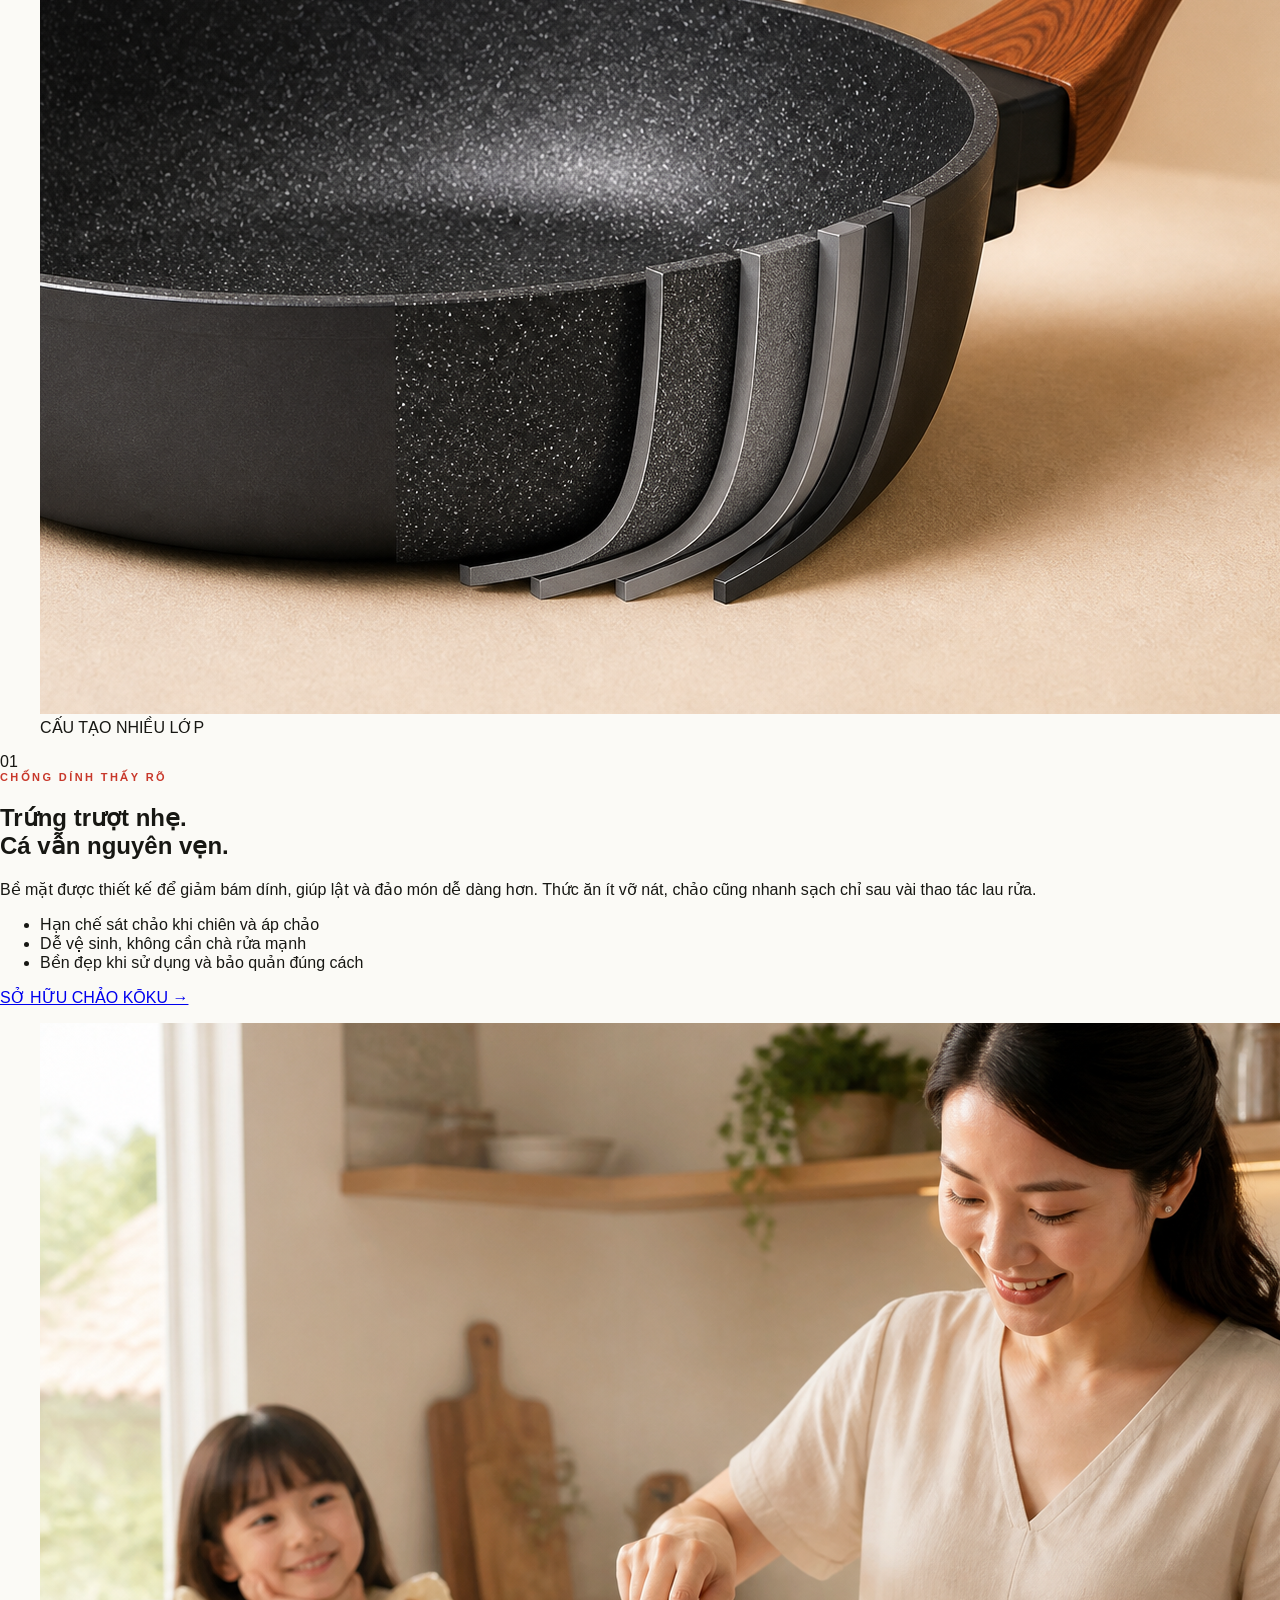
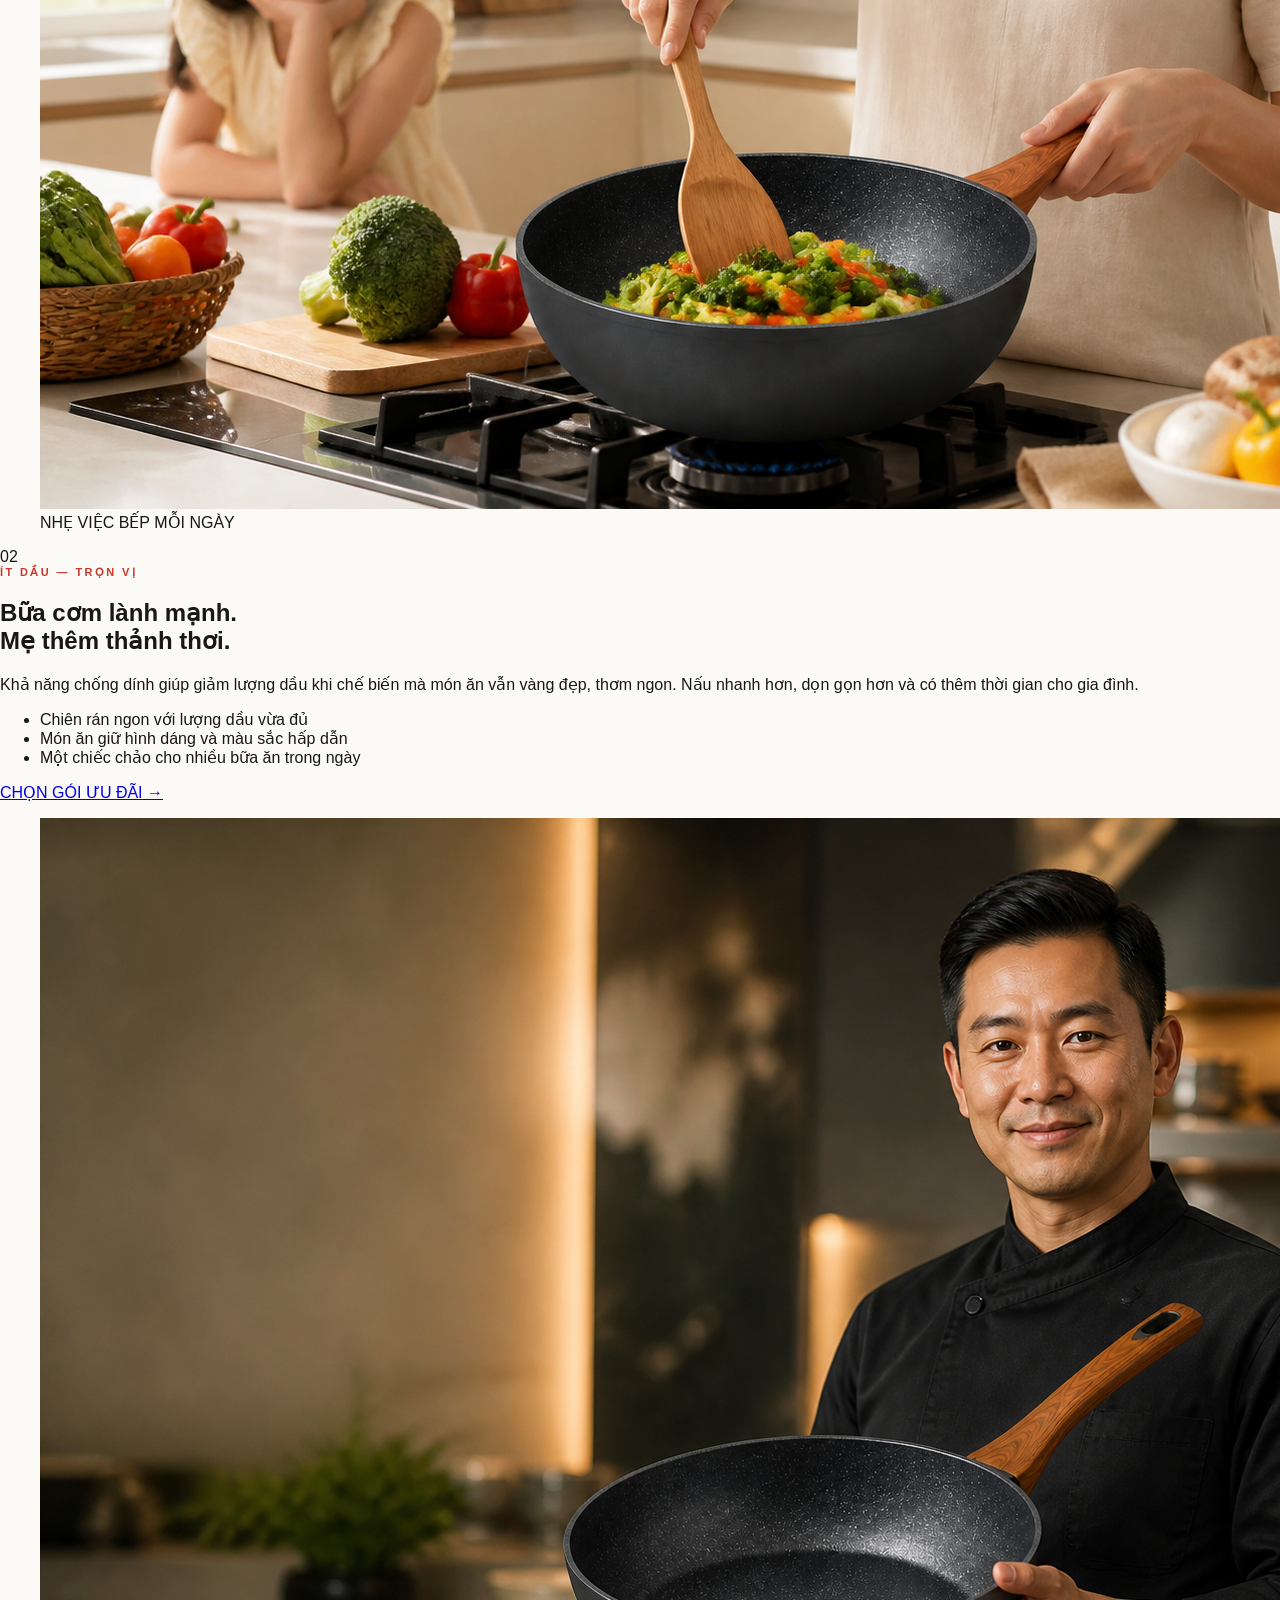
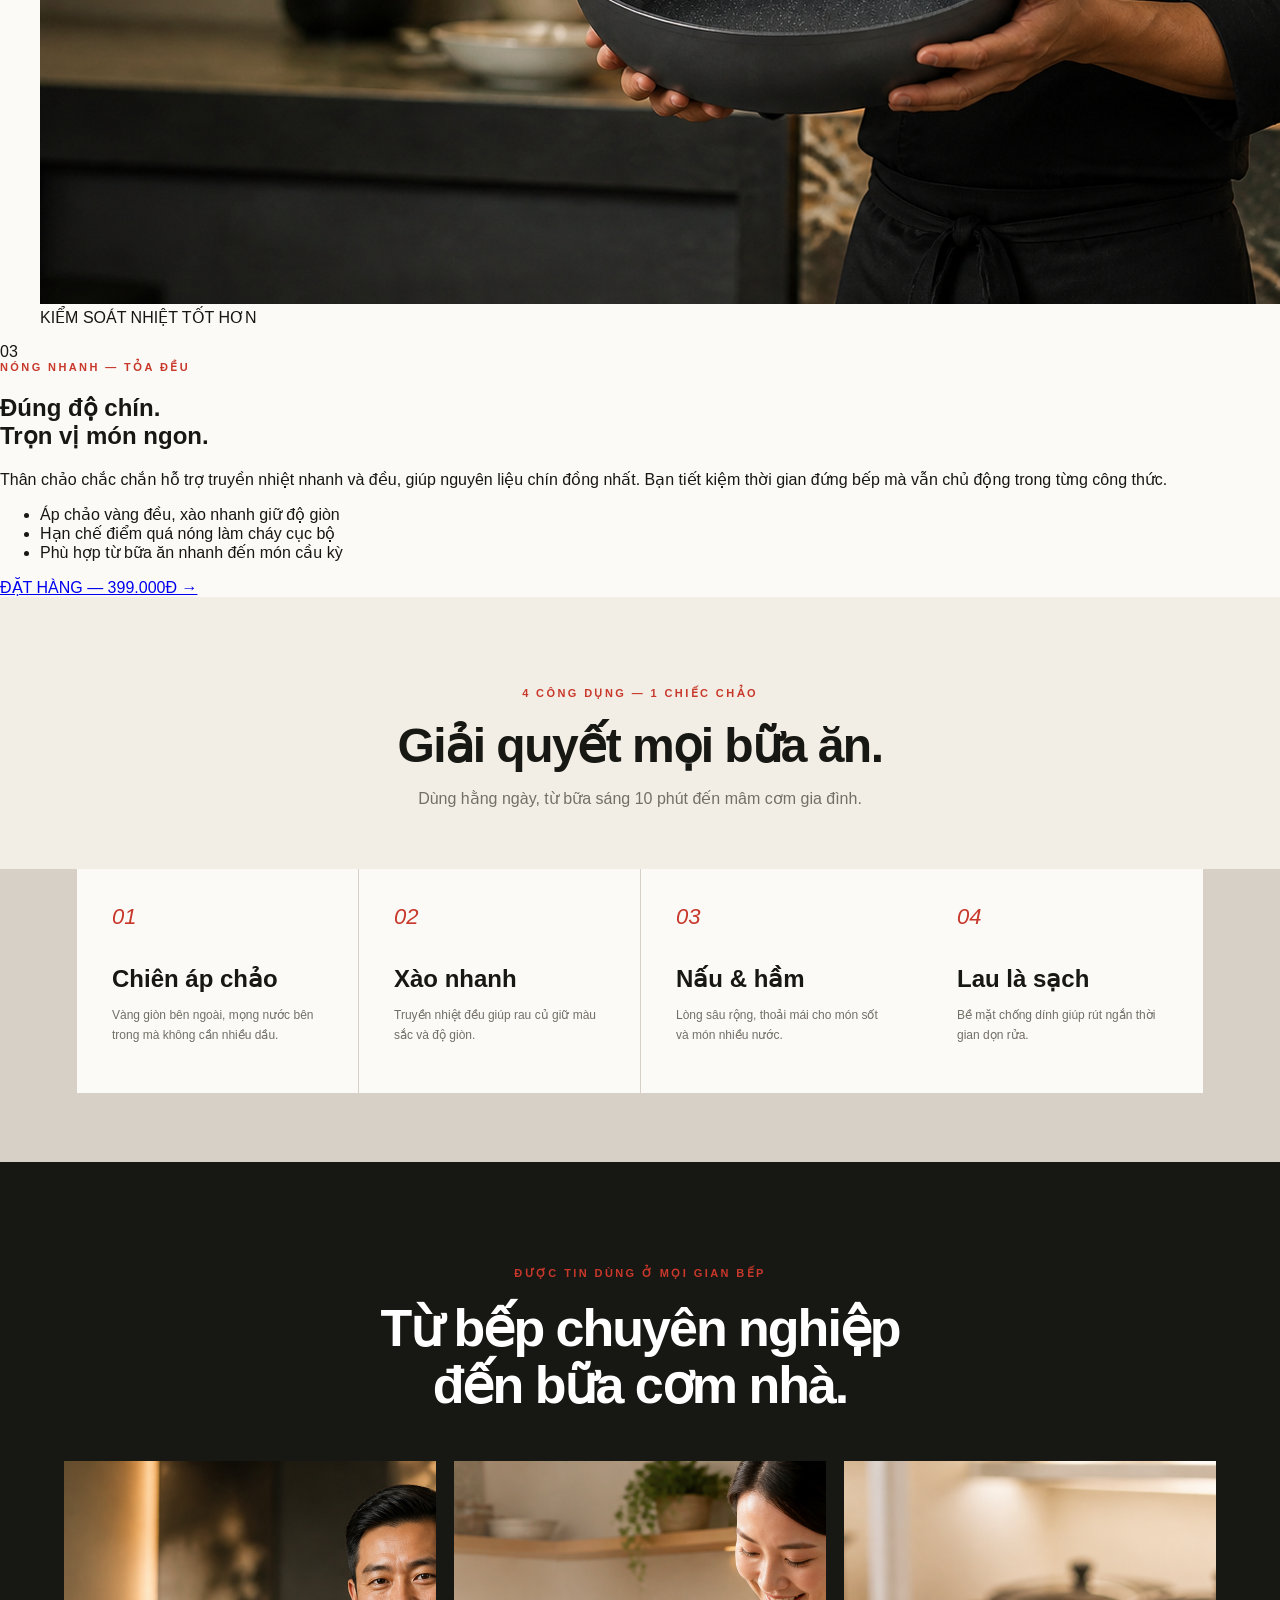
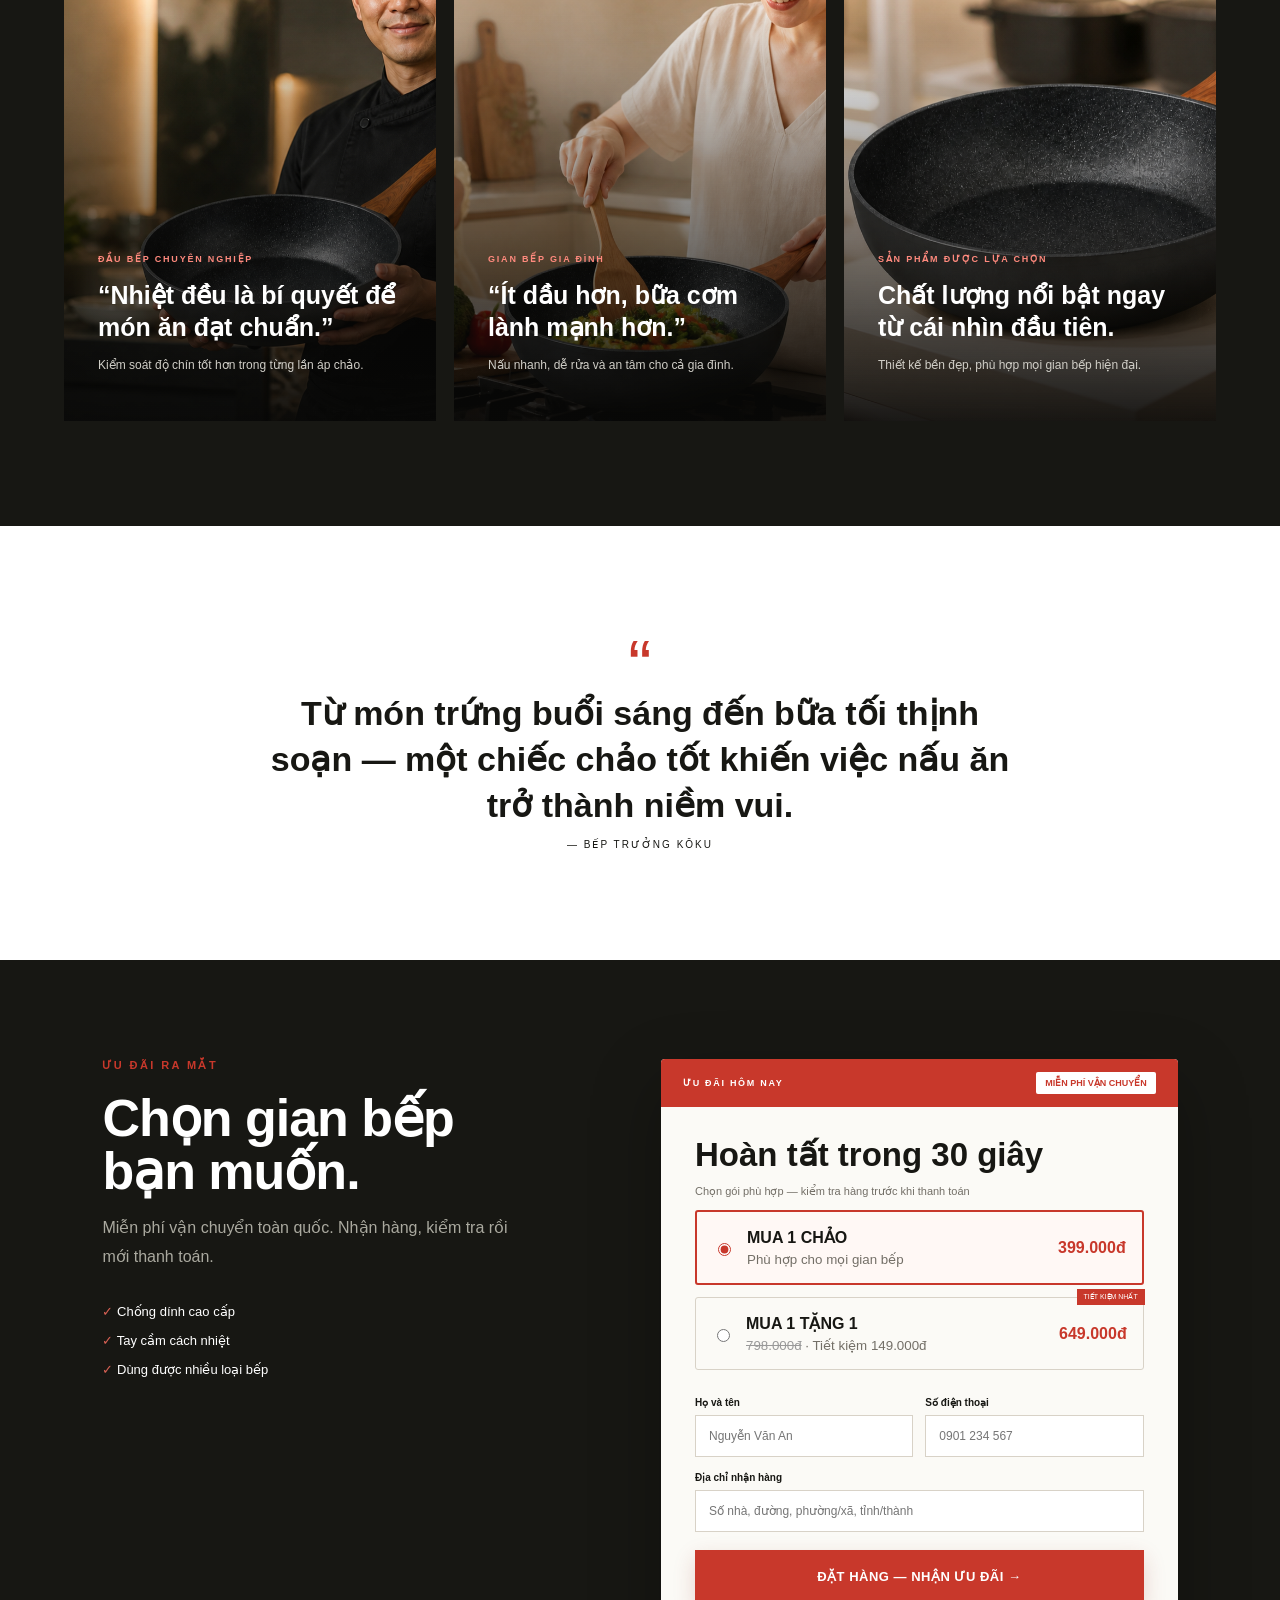
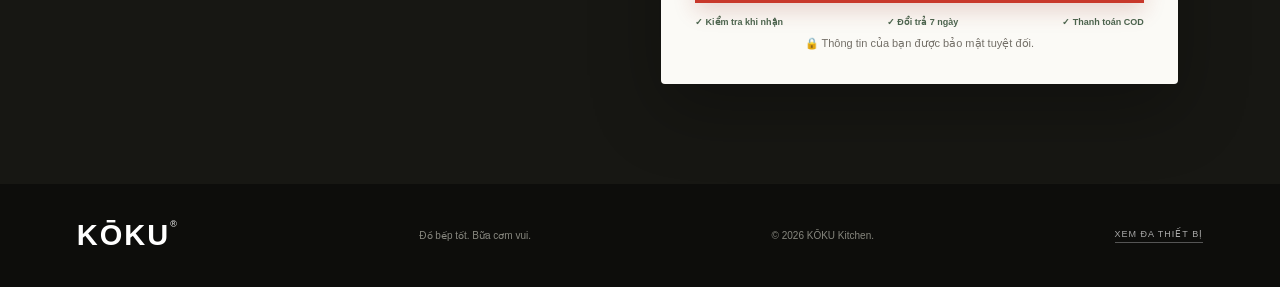
==== commit 31b2e59c: "Add three-slide hero and product detail sections" ====
--- a/index.html
+++ b/index.html
@@ -11,21 +11,31 @@
   <link rel="stylesheet" href="lifestyle.css">
   <link rel="stylesheet" href="device-preview.css">
   <link rel="stylesheet" href="motion.css">
+  <link rel="stylesheet" href="showcase.css">
 </head>
 <body>
   <div class="announcement">MIỄN PHÍ VẬN CHUYỂN TOÀN QUỐC <span>•</span> ĐỔI TRẢ TRONG 7 NGÀY</div>
   <header class="nav"><a class="brand" href="#">KŌKU<span>®</span></a><nav><a href="#features">Ưu điểm</a><a href="#story">Cấu tạo</a><a href="#order">Đặt hàng</a></nav><a class="nav-cta" href="#order">Mua ngay</a></header>
 
   <main>
-    <section class="hero">
-      <img src="hero-pan.png" alt="Chảo chống dính Nhật Bản màu đen với tay cầm vân gỗ">
-      <div class="hero-copy">
-        <div class="eyebrow">TINH HOA GIAN BẾP NHẬT</div>
-        <h1>Nấu ngon hơn.<br><em>Nhẹ nhàng hơn.</em></h1>
-        <p>Chống dính bền bỉ, truyền nhiệt nhanh và tay cầm cách nhiệt — một chiếc chảo cho mọi món ngon mỗi ngày.</p>
-        <div class="hero-actions"><a class="button" href="#order">ĐẶT HÀNG — 399.000Đ</a><a class="text-link" href="#story">Khám phá cấu tạo ↓</a></div>
-        <div class="proof"><b>4.9/5</b><span class="stars">★★★★★</span><span>Hơn 2.000 gian bếp tin dùng</span></div>
+    <section class="hero hero-slider" aria-label="Giới thiệu chảo KŌKU" aria-roledescription="carousel">
+      <div class="hero-track">
+        <article class="hero-slide is-active" aria-hidden="false">
+          <img src="hero-pan.png" alt="Chảo chống dính Nhật Bản màu đen với tay cầm vân gỗ">
+          <div class="hero-copy"><div class="eyebrow">TINH HOA GIAN BẾP NHẬT</div><h1>Nấu ngon hơn.<br><em>Nhẹ nhàng hơn.</em></h1><p>Chống dính bền bỉ, truyền nhiệt nhanh và tay cầm cách nhiệt — một chiếc chảo cho mọi món ngon mỗi ngày.</p><div class="hero-actions"><a class="button" href="#order">ĐẶT HÀNG — 399.000Đ</a><a class="text-link" href="#story">Khám phá cấu tạo ↓</a></div><div class="proof"><b>4.9/5</b><span class="stars">★★★★★</span><span>Hơn 2.000 gian bếp tin dùng</span></div></div>
+        </article>
+        <article class="hero-slide" aria-hidden="true">
+          <img src="lifestyle-chef.png" alt="Đầu bếp chuyên nghiệp sử dụng chảo KŌKU">
+          <div class="hero-copy"><div class="eyebrow">CHUẨN NHIỆT TRONG TỪNG MÓN</div><h1>Nóng nhanh.<br><em>Chín đều.</em></h1><p>Khả năng truyền nhiệt ổn định giúp bạn kiểm soát độ chín tốt hơn — từ món áp chảo đến món xào lửa lớn.</p><div class="hero-actions"><a class="button" href="#order">NHẬN ƯU ĐÃI HÔM NAY</a><a class="text-link" href="#detail-heat">Xem khả năng truyền nhiệt ↓</a></div><div class="proof"><b>BẾP TRƯỞNG TIN DÙNG</b><span>Chủ động nhiệt, trọn vị ngon</span></div></div>
+        </article>
+        <article class="hero-slide" aria-hidden="true">
+          <img src="lifestyle-family.png" alt="Người mẹ chuẩn bị bữa ăn gia đình với chảo KŌKU">
+          <div class="hero-copy"><div class="eyebrow">BỮA CƠM KHỎE HƠN MỖI NGÀY</div><h1>Ít dầu hơn.<br><em>Dễ rửa hơn.</em></h1><p>Bề mặt chống dính giúp món ăn nguyên vẹn, giảm lượng dầu sử dụng và rút ngắn thời gian dọn rửa sau mỗi bữa cơm.</p><div class="hero-actions"><a class="button" href="#order">CHỌN KŌKU CHO GIA ĐÌNH</a><a class="text-link" href="#detail-healthy">Khám phá lợi ích ↓</a></div><div class="proof"><b>NHẸ VIỆC BẾP</b><span>Thêm thời gian bên gia đình</span></div></div>
+        </article>
       </div>
+      <button class="hero-arrow hero-prev" type="button" aria-label="Slide trước">‹</button><button class="hero-arrow hero-next" type="button" aria-label="Slide tiếp theo">›</button>
+      <div class="hero-dots" role="tablist" aria-label="Chọn slide"><button class="is-active" type="button" aria-label="Xem slide 1" aria-selected="true"></button><button type="button" aria-label="Xem slide 2" aria-selected="false"></button><button type="button" aria-label="Xem slide 3" aria-selected="false"></button></div>
+      <div class="hero-progress" aria-hidden="true"><span></span></div>
     </section>
 
     <section class="benefit-strip" id="features">
@@ -42,6 +52,12 @@
     <section class="visual-usps" aria-label="Ưu điểm nổi bật của sản phẩm">
       <article class="visual-card"><img src="usp-handle.png" alt="Cận cảnh tay cầm vân gỗ cách nhiệt"><div><span>CẦM CHẮC — KHÔNG NÓNG TAY</span><h3>Đảo món an toàn,<br>di chuyển nhẹ nhàng.</h3><p>Tay cầm công thái học hạn chế truyền nhiệt, cho cảm giác chắc chắn ngay cả khi chảo đầy thức ăn.</p><ul class="mini-proof"><li>Không cần găng tay khi nấu thông thường</li><li>Vân gỗ chống trượt, dễ cầm nắm</li></ul></div></article>
       <article class="visual-card reverse"><img src="usp-versatile.png" alt="Chảo đa năng cho món chiên, xào, nấu và hầm"><div><span>MỘT CHẢO — NHIỀU CÁCH NẤU</span><h3>Chiên, xào, nấu, hầm.<br>Món nào cũng ngon.</h3><p>Lòng chảo sâu giữ được nhiều nguyên liệu và nước dùng. Từ trứng ốp la đến cá áp chảo hay món hầm đều gọn trong một chiếc chảo.</p><ul class="mini-proof"><li>Ít dụng cụ hơn, bếp gọn hơn</li><li>Phù hợp bữa ăn nhanh lẫn món cầu kỳ</li></ul></div></article>
+    </section>
+
+    <section class="detail-showcase" aria-label="Khám phá sâu hơn về chảo KŌKU">
+      <article class="detail-feature" id="detail-nonstick"><figure><img src="usp-layers.png" alt="Cấu tạo bề mặt chống dính nhiều lớp của chảo KŌKU"><figcaption>CẤU TẠO NHIỀU LỚP</figcaption></figure><div><span class="detail-number">01</span><div class="eyebrow">CHỐNG DÍNH THẤY RÕ</div><h2>Trứng trượt nhẹ.<br>Cá vẫn nguyên vẹn.</h2><p>Bề mặt được thiết kế để giảm bám dính, giúp lật và đảo món dễ dàng hơn. Thức ăn ít vỡ nát, chảo cũng nhanh sạch chỉ sau vài thao tác lau rửa.</p><ul><li>Hạn chế sát chảo khi chiên và áp chảo</li><li>Dễ vệ sinh, không cần chà rửa mạnh</li><li>Bền đẹp khi sử dụng và bảo quản đúng cách</li></ul><a class="detail-link" href="#order">SỞ HỮU CHẢO KŌKU →</a></div></article>
+      <article class="detail-feature reverse" id="detail-healthy"><figure><img src="lifestyle-family.png" alt="Bữa cơm gia đình lành mạnh được nấu bằng chảo KŌKU"><figcaption>NHẸ VIỆC BẾP MỖI NGÀY</figcaption></figure><div><span class="detail-number">02</span><div class="eyebrow">ÍT DẦU — TRỌN VỊ</div><h2>Bữa cơm lành mạnh.<br>Mẹ thêm thảnh thơi.</h2><p>Khả năng chống dính giúp giảm lượng dầu khi chế biến mà món ăn vẫn vàng đẹp, thơm ngon. Nấu nhanh hơn, dọn gọn hơn và có thêm thời gian cho gia đình.</p><ul><li>Chiên rán ngon với lượng dầu vừa đủ</li><li>Món ăn giữ hình dáng và màu sắc hấp dẫn</li><li>Một chiếc chảo cho nhiều bữa ăn trong ngày</li></ul><a class="detail-link" href="#order">CHỌN GÓI ƯU ĐÃI →</a></div></article>
+      <article class="detail-feature" id="detail-heat"><figure><img src="lifestyle-chef.png" alt="Đầu bếp kiểm soát nhiệt khi nấu bằng chảo KŌKU"><figcaption>KIỂM SOÁT NHIỆT TỐT HƠN</figcaption></figure><div><span class="detail-number">03</span><div class="eyebrow">NÓNG NHANH — TỎA ĐỀU</div><h2>Đúng độ chín.<br>Trọn vị món ngon.</h2><p>Thân chảo chắc chắn hỗ trợ truyền nhiệt nhanh và đều, giúp nguyên liệu chín đồng nhất. Bạn tiết kiệm thời gian đứng bếp mà vẫn chủ động trong từng công thức.</p><ul><li>Áp chảo vàng đều, xào nhanh giữ độ giòn</li><li>Hạn chế điểm quá nóng làm cháy cục bộ</li><li>Phù hợp từ bữa ăn nhanh đến món cầu kỳ</li></ul><a class="detail-link" href="#order">ĐẶT HÀNG — 399.000Đ →</a></div></article>
     </section>
 
     <section class="uses"><div class="uses-heading"><div class="eyebrow">4 CÔNG DỤNG — 1 CHIẾC CHẢO</div><h2>Giải quyết mọi bữa ăn.</h2><p>Dùng hằng ngày, từ bữa sáng 10 phút đến mâm cơm gia đình.</p></div><div class="versatile"><div><span>01</span><h3>Chiên áp chảo</h3><p>Vàng giòn bên ngoài, mọng nước bên trong mà không cần nhiều dầu.</p></div><div><span>02</span><h3>Xào nhanh</h3><p>Truyền nhiệt đều giúp rau củ giữ màu sắc và độ giòn.</p></div><div><span>03</span><h3>Nấu & hầm</h3><p>Lòng sâu rộng, thoải mái cho món sốt và món nhiều nước.</p></div><div><span>04</span><h3>Lau là sạch</h3><p>Bề mặt chống dính giúp rút ngắn thời gian dọn rửa.</p></div></div></section>
@@ -76,5 +92,6 @@
   <script src="script.js"></script>
   <script src="device-preview.js"></script>
   <script src="motion.js"></script>
+  <script src="showcase.js"></script>
 </body>
 </html>
--- a/motion.css
+++ b/motion.css
@@ -0,0 +1 @@
+html{scroll-behavior:smooth}.hero>img{transform:scale(1.035);will-change:transform}.hero-copy>*{opacity:0;transform:translateY(22px);animation:hero-in .75s cubic-bezier(.2,.75,.25,1) forwards}.hero-copy>*:nth-child(2){animation-delay:.09s}.hero-copy>*:nth-child(3){animation-delay:.18s}.hero-copy>*:nth-child(4){animation-delay:.27s}.hero-copy>*:nth-child(5){animation-delay:.36s}@keyframes hero-in{to{opacity:1;transform:none}}.announcement{background-size:200% 100%;background-image:linear-gradient(100deg,#c8382b 0%,#e45243 45%,#c8382b 70%);animation:offer-flow 5s linear infinite}@keyframes offer-flow{to{background-position:-200% 0}}.button,.nav-cta,.plan,.trusted-grid article,.visual-card img{transition:transform .25s ease,box-shadow .25s ease,filter .25s ease}.button:hover{transform:translateY(-3px);box-shadow:0 14px 32px rgba(143,37,29,.32)}.button:active{transform:translateY(0) scale(.98)}.nav-cta:hover{color:#9e281f}.submit,.hero .button{position:relative;overflow:hidden;animation:cta-pulse 2.8s ease-in-out infinite}.submit:after,.hero .button:after{content:"";position:absolute;top:-40%;bottom:-40%;width:35%;left:-55%;transform:skewX(-22deg);background:linear-gradient(90deg,transparent,rgba(255,255,255,.52),transparent);animation:cta-shine 3.2s ease-in-out infinite}@keyframes cta-pulse{0%,100%{box-shadow:0 8px 22px rgba(143,37,29,.18)}50%{box-shadow:0 10px 34px rgba(200,56,43,.48)}}@keyframes cta-shine{0%,55%{left:-55%}82%,100%{left:130%}}.benefit-strip div{transition:transform .3s ease}.benefit-strip div:hover{transform:translateY(-5px)}.story-visual,.visual-card,.trusted-grid article,.versatile>div,.quote,.order-card{will-change:transform,opacity}.reveal{opacity:0;transform:translateY(38px);transition:opacity .75s cubic-bezier(.2,.75,.25,1),transform .75s cubic-bezier(.2,.75,.25,1)}.reveal.from-left{transform:translateX(-42px)}.reveal.from-right{transform:translateX(42px)}.reveal.is-visible{opacity:1;transform:none}.trusted-grid article:nth-child(2){transition-delay:.1s}.trusted-grid article:nth-child(3){transition-delay:.2s}.parallax-media{overflow:hidden}.parallax-media>img{will-change:transform;transform:scale(1.06)}.order-card:hover{transform:translateY(-5px);box-shadow:0 34px 80px rgba(0,0,0,.34)}.plan.selected{animation:selected-glow 2.4s ease-in-out infinite}@keyframes selected-glow{50%{box-shadow:0 0 0 4px rgba(200,56,43,.1)}}.proof .stars{animation:stars-twinkle 1.8s ease-in-out infinite alternate}@keyframes stars-twinkle{to{filter:drop-shadow(0 0 5px rgba(200,56,43,.65));letter-spacing:2.5px}}.device-preview-trigger{animation:preview-breathe 3s ease-in-out infinite}@keyframes preview-breathe{50%{transform:translateY(-3px);box-shadow:0 14px 40px rgba(0,0,0,.38)}}@media(max-width:800px){.reveal{transform:translateY(25px)}.reveal.from-left,.reveal.from-right{transform:translateY(25px)}.hero>img{transform:scale(1.02)}}@media(prefers-reduced-motion:reduce){*,*:before,*:after{scroll-behavior:auto!important;animation-duration:.01ms!important;animation-iteration-count:1!important;transition-duration:.01ms!important}.reveal{opacity:1!important;transform:none!important}.hero>img,.parallax-media>img{transform:none!important}}
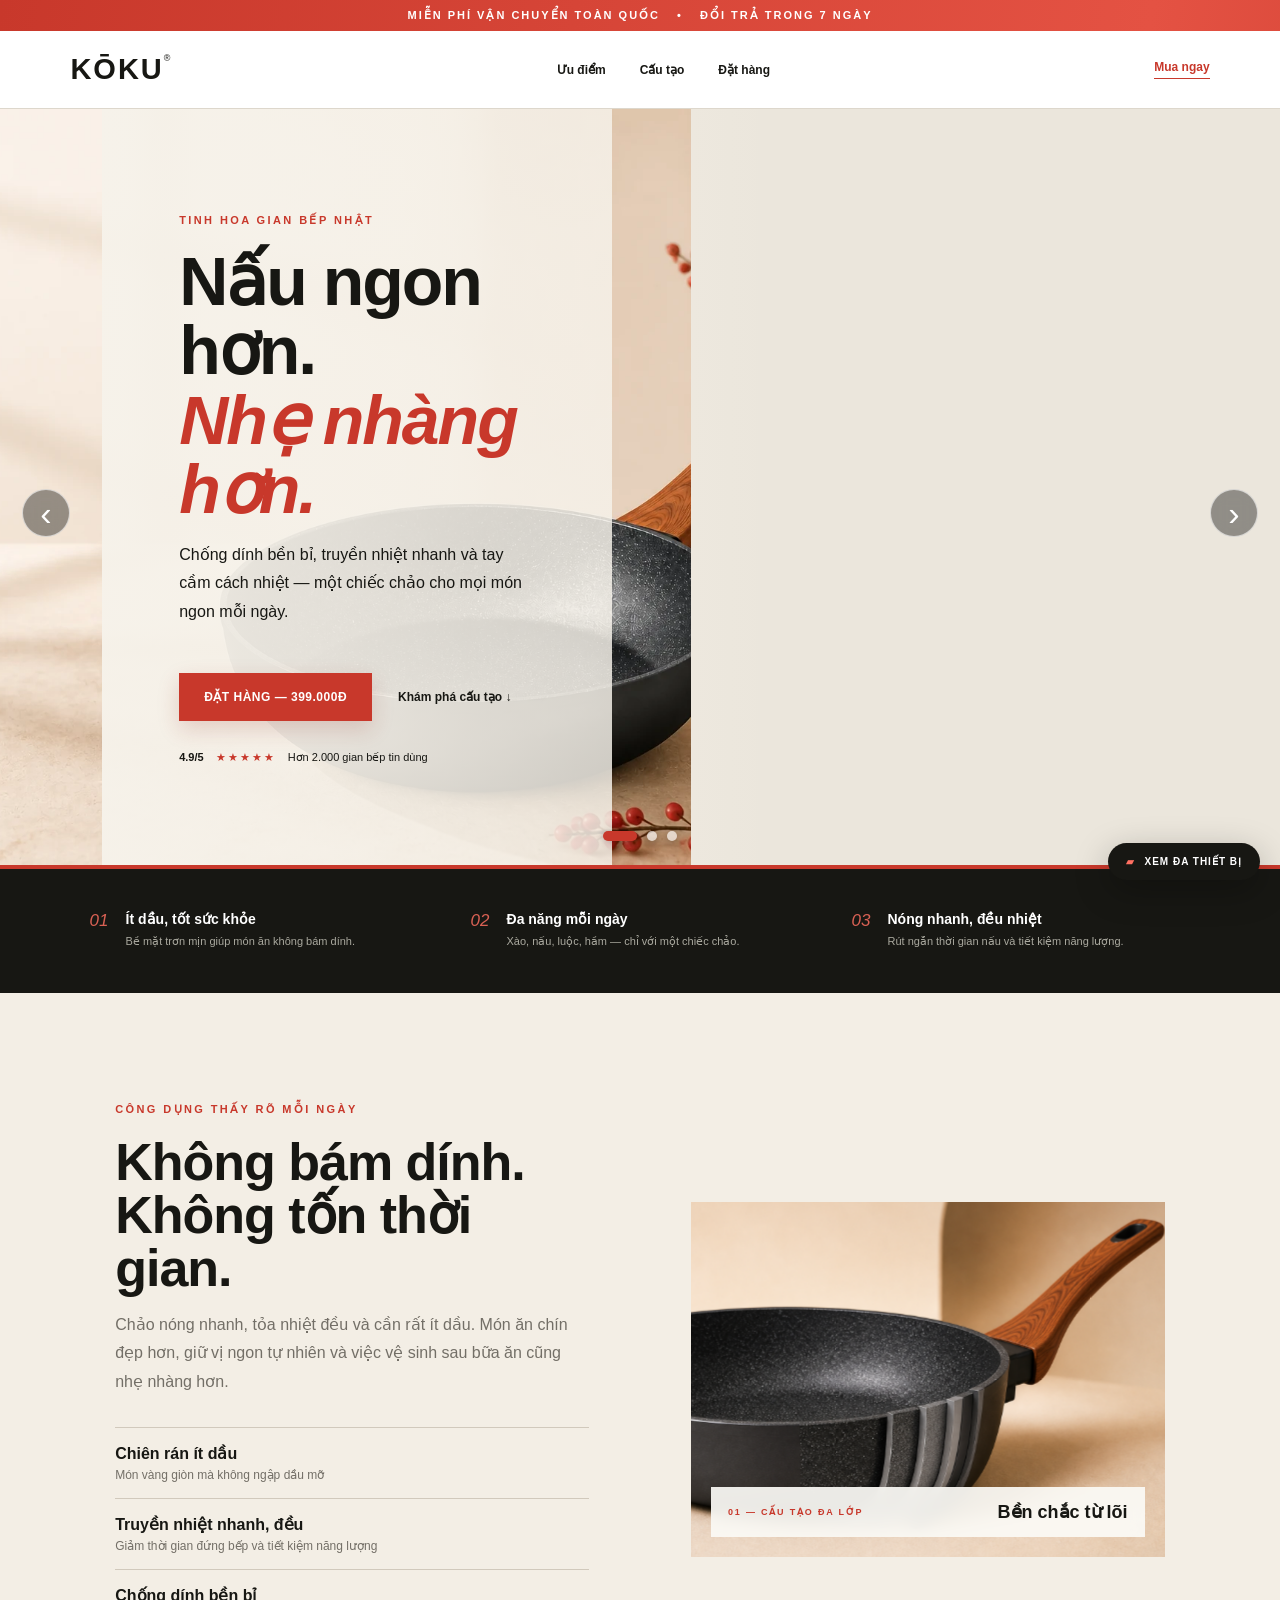
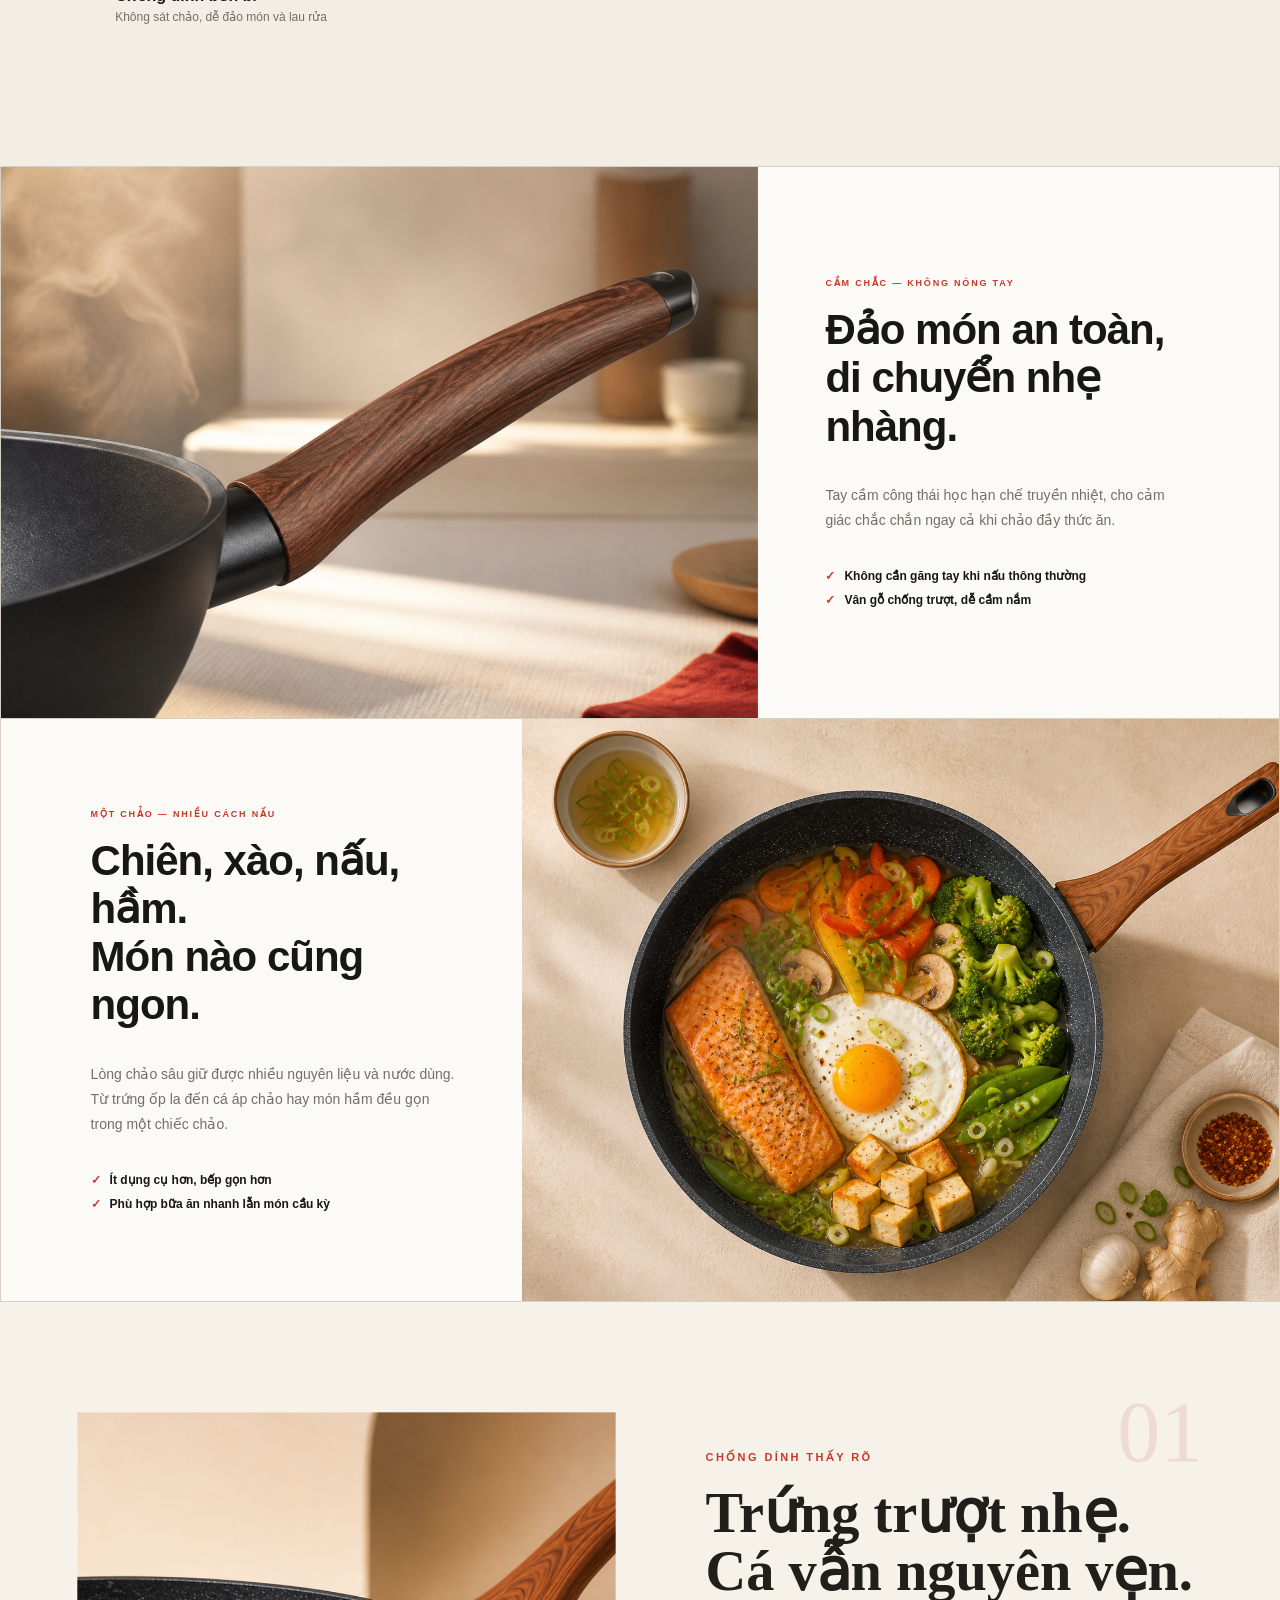
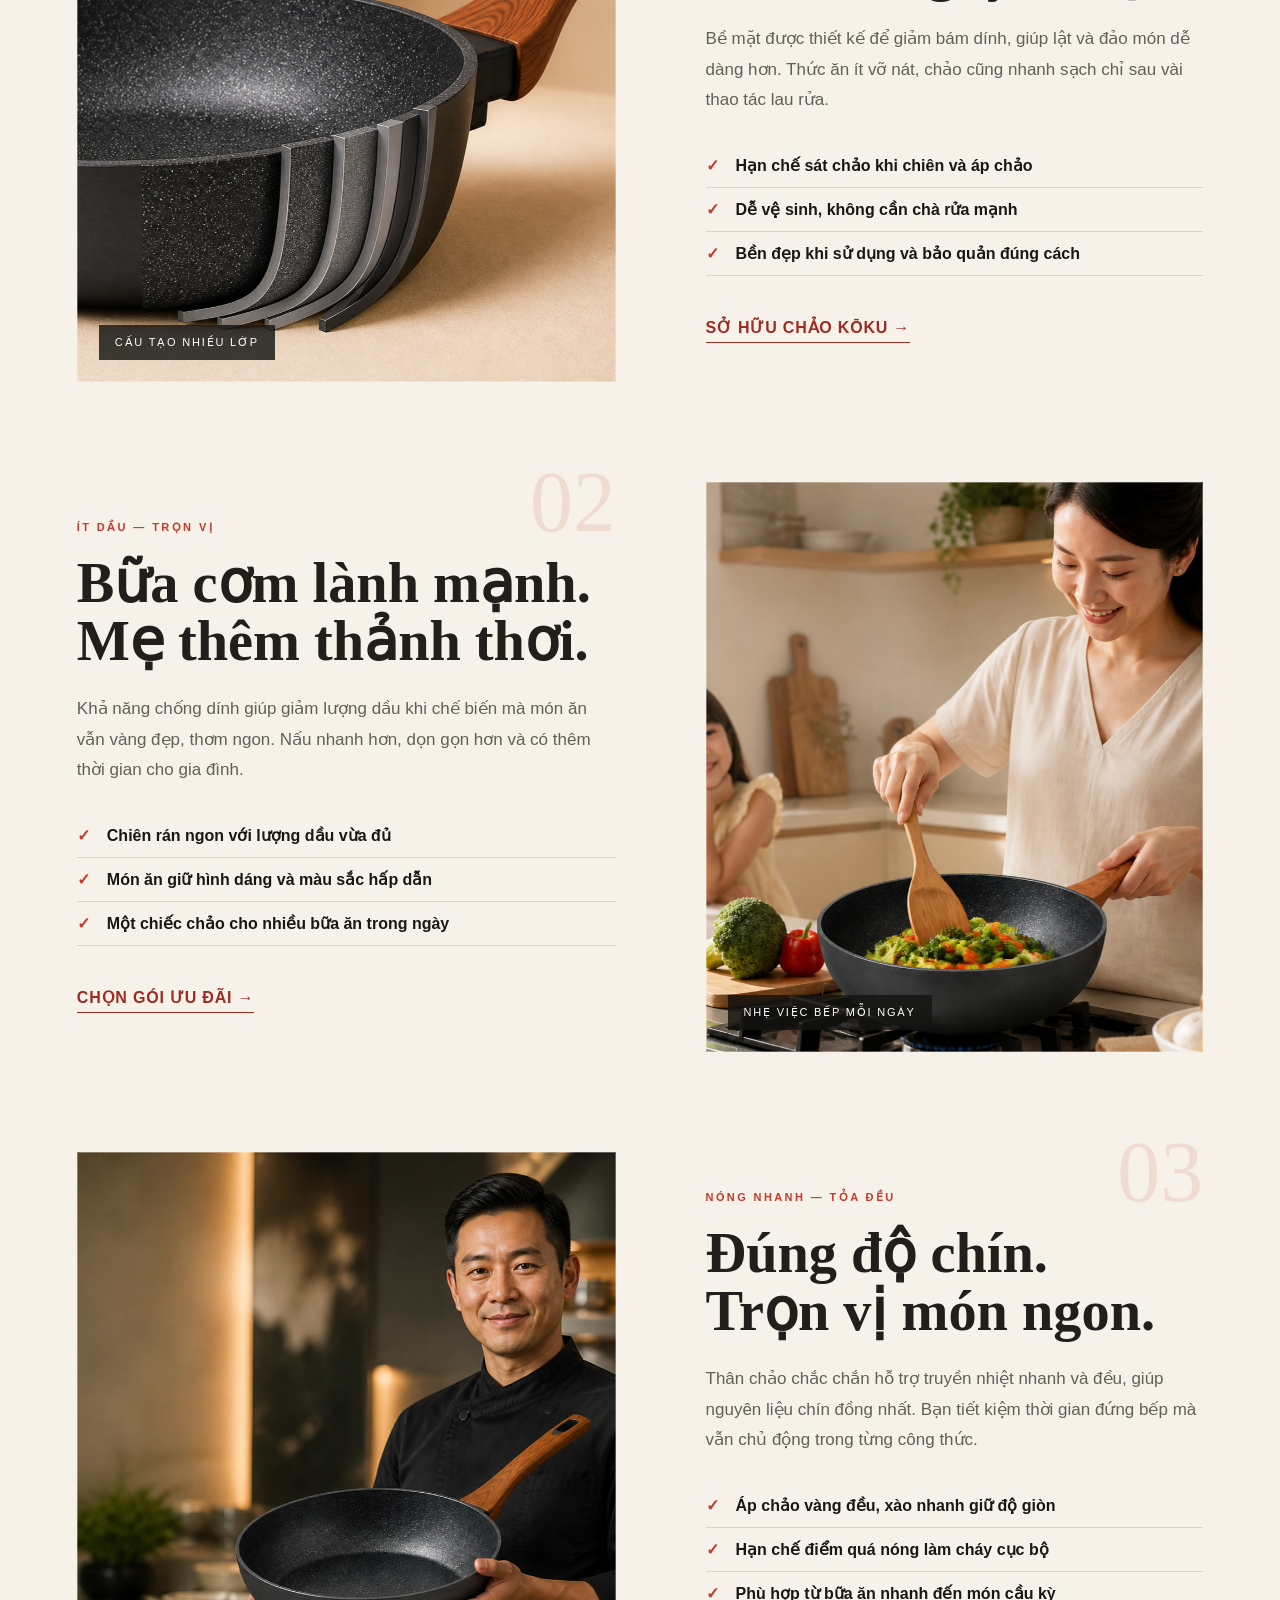
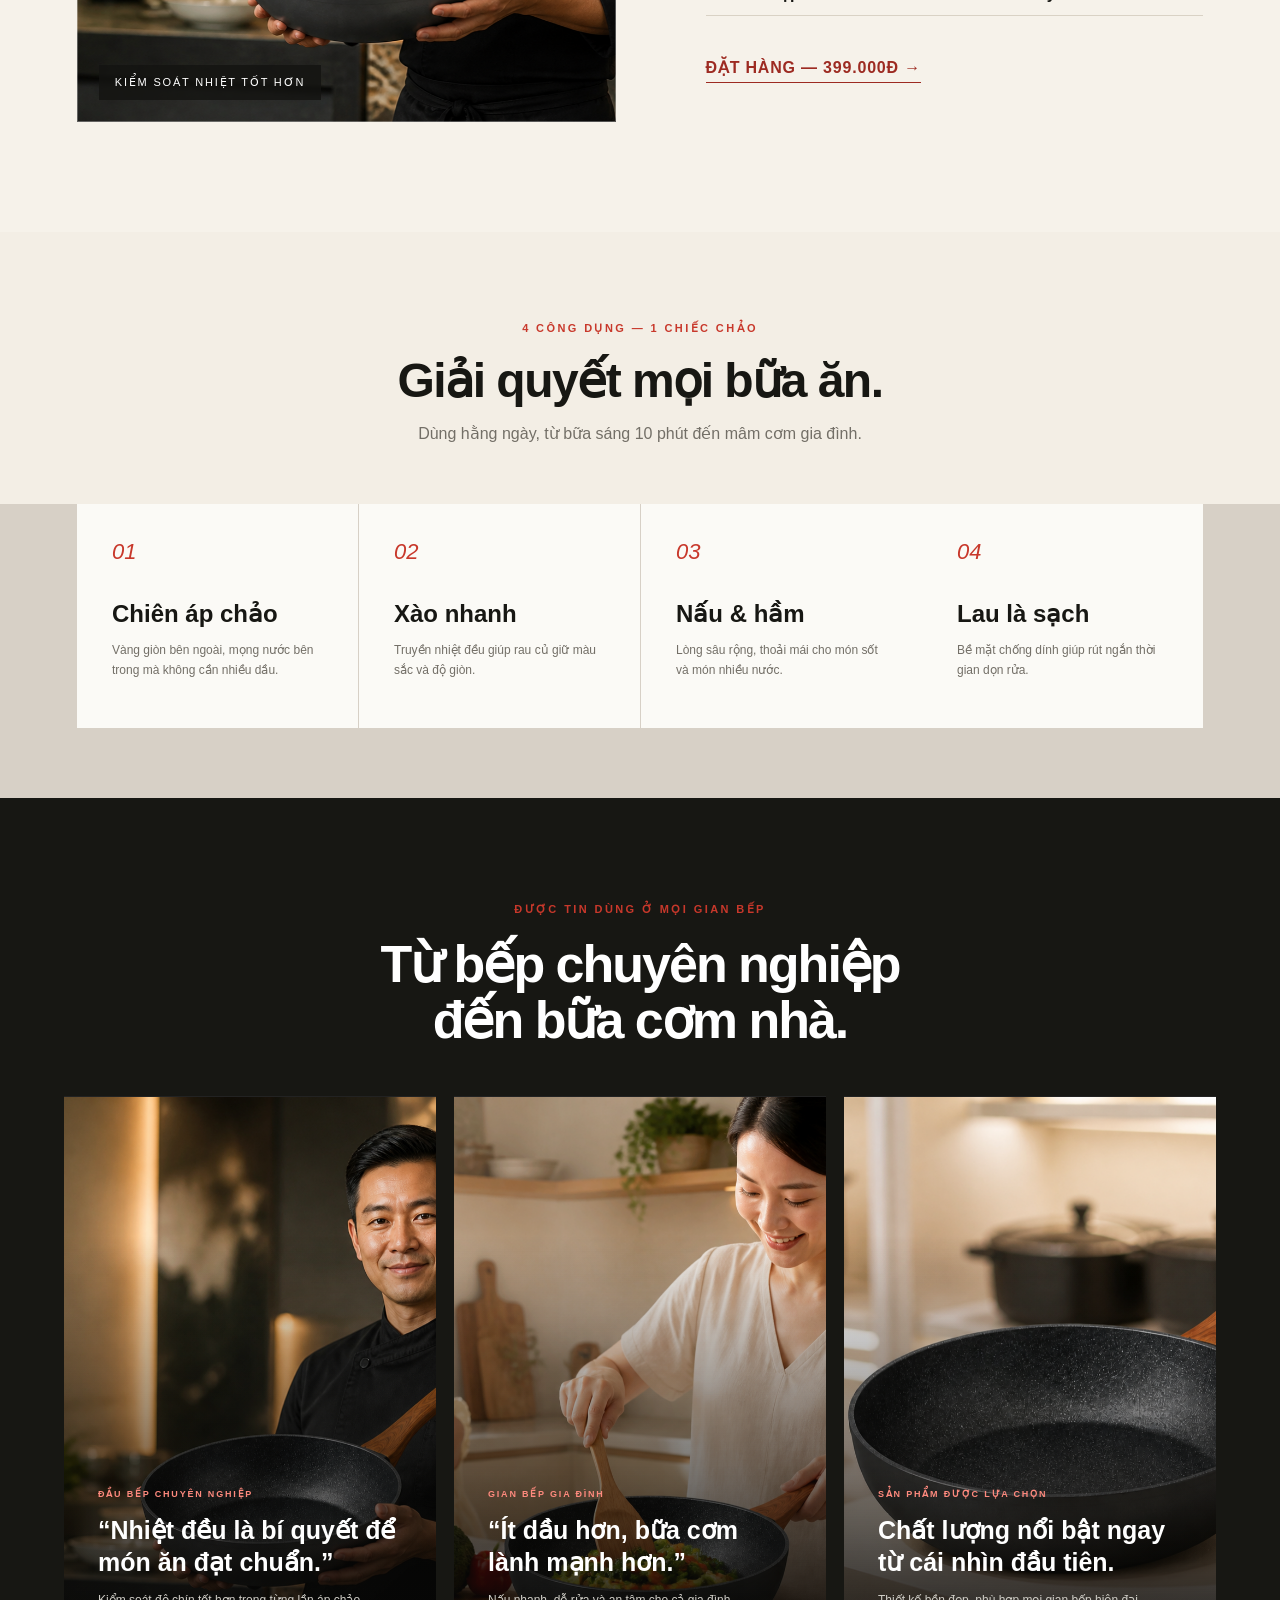
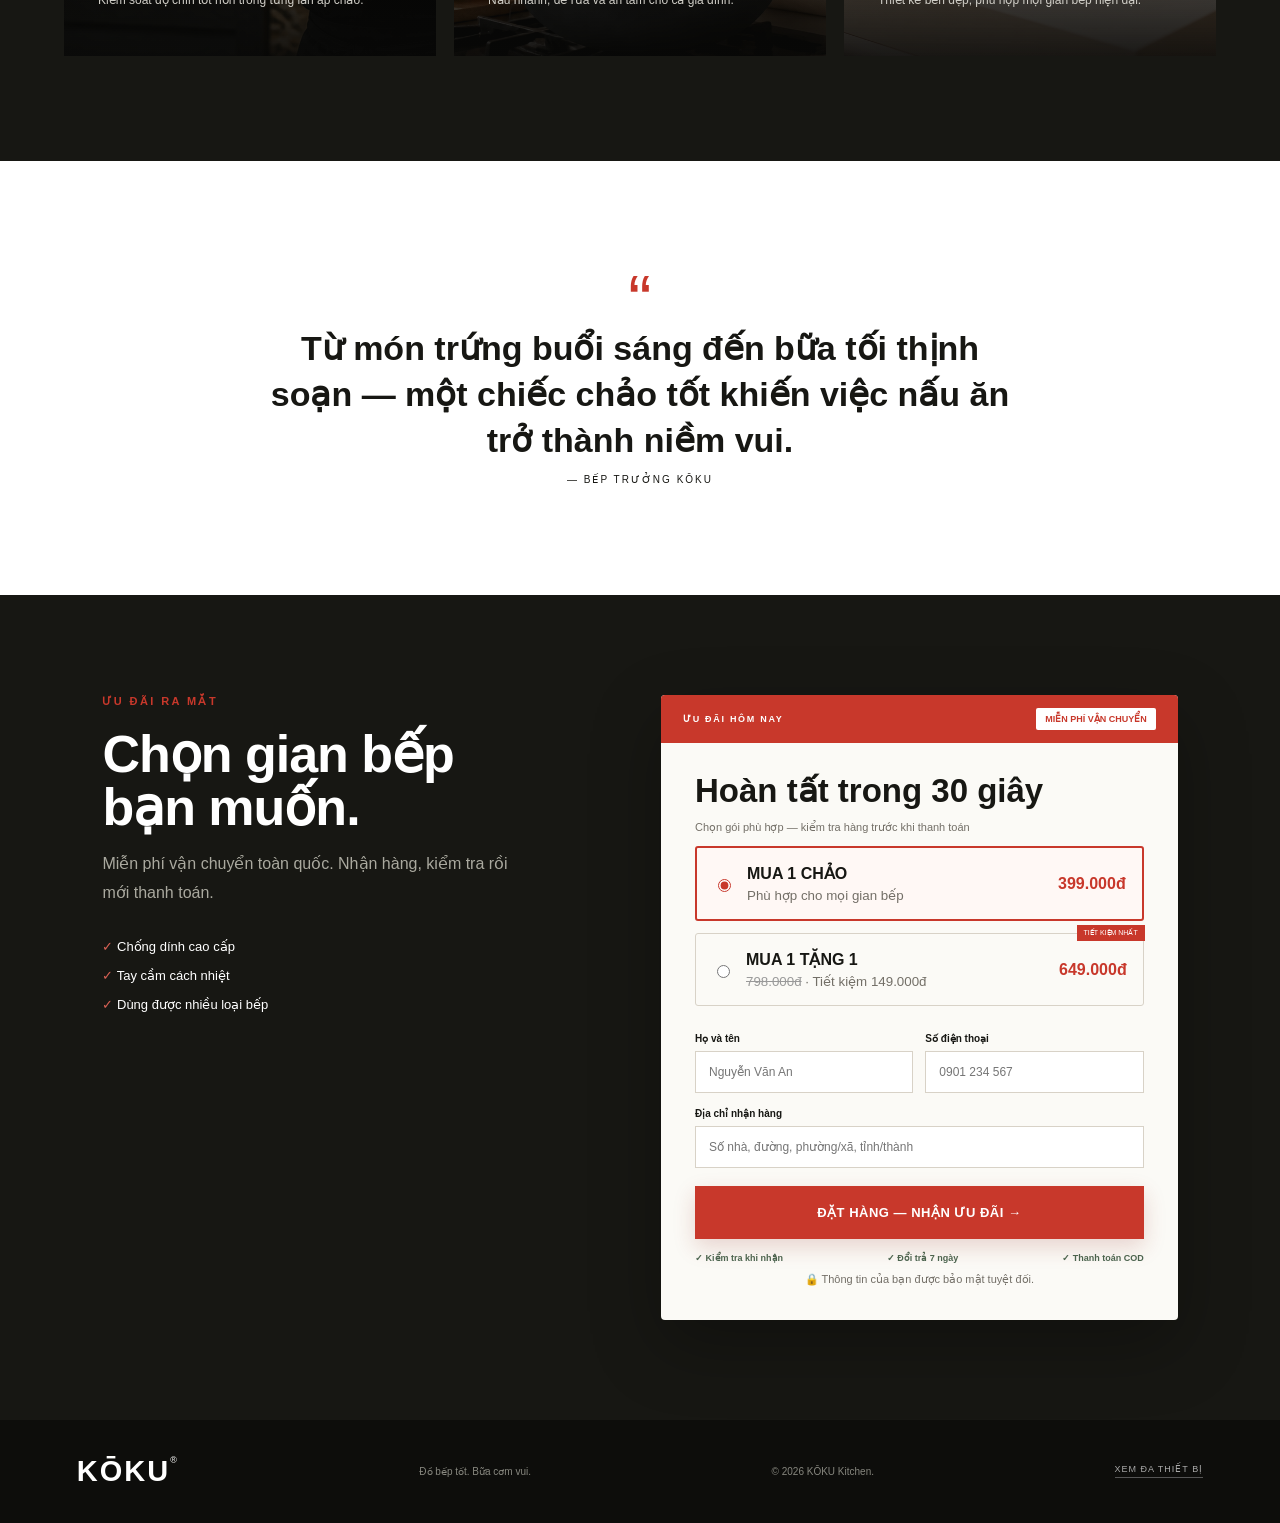
==== commit 2d809945: "Use new responsive hero campaign images" ====
--- a/index.html
+++ b/index.html
@@ -21,15 +21,15 @@
     <section class="hero hero-slider" aria-label="Giới thiệu chảo KŌKU" aria-roledescription="carousel">
       <div class="hero-track">
         <article class="hero-slide is-active" aria-hidden="false">
-          <img src="hero-pan.png" alt="Chảo chống dính Nhật Bản màu đen với tay cầm vân gỗ">
+          <img src="hero-slide-1.webp" width="1536" height="1024" fetchpriority="high" alt="Chảo KŌKU trong không gian bếp Nhật tối giản">
           <div class="hero-copy"><div class="eyebrow">TINH HOA GIAN BẾP NHẬT</div><h1>Nấu ngon hơn.<br><em>Nhẹ nhàng hơn.</em></h1><p>Chống dính bền bỉ, truyền nhiệt nhanh và tay cầm cách nhiệt — một chiếc chảo cho mọi món ngon mỗi ngày.</p><div class="hero-actions"><a class="button" href="#order">ĐẶT HÀNG — 399.000Đ</a><a class="text-link" href="#story">Khám phá cấu tạo ↓</a></div><div class="proof"><b>4.9/5</b><span class="stars">★★★★★</span><span>Hơn 2.000 gian bếp tin dùng</span></div></div>
         </article>
         <article class="hero-slide" aria-hidden="true">
-          <img src="lifestyle-chef.png" alt="Đầu bếp chuyên nghiệp sử dụng chảo KŌKU">
+          <img src="hero-slide-2.webp" width="1536" height="1024" loading="lazy" alt="Chảo KŌKU truyền nhiệt đều khi xào rau củ trên bếp từ">
           <div class="hero-copy"><div class="eyebrow">CHUẨN NHIỆT TRONG TỪNG MÓN</div><h1>Nóng nhanh.<br><em>Chín đều.</em></h1><p>Khả năng truyền nhiệt ổn định giúp bạn kiểm soát độ chín tốt hơn — từ món áp chảo đến món xào lửa lớn.</p><div class="hero-actions"><a class="button" href="#order">NHẬN ƯU ĐÃI HÔM NAY</a><a class="text-link" href="#detail-heat">Xem khả năng truyền nhiệt ↓</a></div><div class="proof"><b>BẾP TRƯỞNG TIN DÙNG</b><span>Chủ động nhiệt, trọn vị ngon</span></div></div>
         </article>
         <article class="hero-slide" aria-hidden="true">
-          <img src="lifestyle-family.png" alt="Người mẹ chuẩn bị bữa ăn gia đình với chảo KŌKU">
+          <img src="hero-slide-3.webp" width="1536" height="1024" loading="lazy" alt="Chảo KŌKU chế biến bữa sáng ít dầu trong căn bếp sáng">
           <div class="hero-copy"><div class="eyebrow">BỮA CƠM KHỎE HƠN MỖI NGÀY</div><h1>Ít dầu hơn.<br><em>Dễ rửa hơn.</em></h1><p>Bề mặt chống dính giúp món ăn nguyên vẹn, giảm lượng dầu sử dụng và rút ngắn thời gian dọn rửa sau mỗi bữa cơm.</p><div class="hero-actions"><a class="button" href="#order">CHỌN KŌKU CHO GIA ĐÌNH</a><a class="text-link" href="#detail-healthy">Khám phá lợi ích ↓</a></div><div class="proof"><b>NHẸ VIỆC BẾP</b><span>Thêm thời gian bên gia đình</span></div></div>
         </article>
       </div>
--- a/showcase.css
+++ b/showcase.css
@@ -0,0 +1,5 @@
+.hero-slider{position:relative;min-height:760px;overflow:hidden;background:#ebe6dc}.hero-track{position:absolute;inset:0}.hero-slide{position:absolute;inset:0;display:grid;grid-template-columns:1.08fr .92fr;opacity:0;visibility:hidden;pointer-events:none;transition:opacity .7s ease,visibility .7s}.hero-slide.is-active{opacity:1;visibility:visible;pointer-events:auto;z-index:2}.hero-slide>img{width:100%;height:100%;object-fit:cover;transform:scale(1.04);transition:transform 4.2s ease}.hero-slide.is-active>img{transform:scale(1)}.hero-slide .hero-copy{align-self:center;padding:80px clamp(36px,6vw,100px);background:linear-gradient(90deg,rgba(246,242,234,.97),rgba(246,242,234,.84));height:100%;display:flex;flex-direction:column;justify-content:center}.hero-slide:nth-child(2) .hero-copy{background:linear-gradient(90deg,rgba(27,31,29,.94),rgba(27,31,29,.78));color:#fff}.hero-slide:nth-child(2) .hero-copy p,.hero-slide:nth-child(2) .proof{color:#e5e0d5}.hero-slide:nth-child(2) .text-link{color:#fff}.hero-slide:nth-child(3) .hero-copy{background:linear-gradient(90deg,rgba(247,239,221,.97),rgba(247,239,221,.82))}.hero-slide:not(.is-active) .hero-copy>*{animation:none!important;opacity:0}.hero-slide.is-active .hero-copy>*{animation:slide-copy-in .65s cubic-bezier(.2,.75,.25,1) both}.hero-slide.is-active .hero-copy>*:nth-child(2){animation-delay:.08s}.hero-slide.is-active .hero-copy>*:nth-child(3){animation-delay:.16s}.hero-slide.is-active .hero-copy>*:nth-child(4){animation-delay:.24s}.hero-slide.is-active .hero-copy>*:nth-child(5){animation-delay:.32s}@keyframes slide-copy-in{from{opacity:0;transform:translateY(24px)}to{opacity:1;transform:none}}.hero-arrow{position:absolute;z-index:5;top:50%;width:48px;height:48px;border:1px solid rgba(255,255,255,.62);border-radius:50%;background:rgba(20,20,18,.42);color:#fff;font-size:34px;line-height:1;cursor:pointer;backdrop-filter:blur(8px);transition:.25s}.hero-arrow:hover{background:#c8382b;transform:scale(1.08)}.hero-prev{left:22px}.hero-next{right:22px}.hero-dots{position:absolute;z-index:5;left:50%;bottom:28px;display:flex;gap:10px;transform:translateX(-50%)}.hero-dots button{width:10px;height:10px;border:0;border-radius:999px;padding:0;background:rgba(255,255,255,.65);box-shadow:0 1px 7px rgba(0,0,0,.25);cursor:pointer;transition:.3s}.hero-dots button.is-active{width:34px;background:#c8382b}.hero-progress{position:absolute;z-index:4;left:0;right:0;bottom:0;height:4px;background:rgba(255,255,255,.3)}.hero-progress span{display:block;width:0;height:100%;background:#c8382b}.hero-slider.is-playing .hero-progress span{animation:slide-progress 3s linear forwards}.hero-slider.is-paused .hero-progress span{animation-play-state:paused}@keyframes slide-progress{from{width:0}to{width:100%}}
+.detail-showcase{background:#f6f2ea;padding:110px clamp(22px,6vw,96px);display:grid;gap:100px}.detail-feature{max-width:1320px;margin:auto;display:grid;grid-template-columns:1.04fr .96fr;align-items:center;gap:clamp(42px,7vw,110px)}.detail-feature.reverse figure{order:2}.detail-feature figure{position:relative;margin:0;overflow:hidden;min-height:570px;background:#ddd3c2}.detail-feature figure:after{content:"";position:absolute;inset:0;box-shadow:inset 0 0 0 1px rgba(255,255,255,.3)}.detail-feature figure img{width:100%;height:100%;position:absolute;inset:0;object-fit:cover}.detail-feature figcaption{position:absolute;z-index:2;left:22px;bottom:22px;padding:11px 16px;background:rgba(20,20,18,.82);color:#fff;font-size:11px;letter-spacing:1.8px}.detail-feature>div{position:relative}.detail-number{position:absolute;right:0;top:-62px;font-family:Georgia,serif;font-size:86px;line-height:1;color:rgba(200,56,43,.12)}.detail-feature h2{font-family:Georgia,serif;font-size:clamp(38px,4.4vw,66px);line-height:1.03;margin:16px 0 24px;color:#201f1b}.detail-feature p{font-size:17px;line-height:1.8;color:#625f57;max-width:600px}.detail-feature ul{list-style:none;padding:0;margin:28px 0}.detail-feature li{padding:12px 0 12px 30px;border-bottom:1px solid #d9d2c5;position:relative;font-weight:600}.detail-feature li:before{content:"✓";position:absolute;left:0;color:#c8382b}.detail-link{display:inline-block;margin-top:14px;color:#9d2b22;font-weight:800;letter-spacing:.8px;text-decoration:none;border-bottom:1px solid currentColor;padding-bottom:5px}.detail-link:hover{color:#171713}
+@media(max-width:900px){.hero-slider{min-height:760px}.hero-slide{grid-template-columns:1fr;grid-template-rows:44% 56%}.hero-slide .hero-copy{padding:36px 26px 64px}.hero-arrow{top:36%;width:42px;height:42px}.hero-prev{left:12px}.hero-next{right:12px}.detail-showcase{padding:75px 20px;gap:78px}.detail-feature{grid-template-columns:1fr;gap:34px}.detail-feature.reverse figure{order:0}.detail-feature figure{min-height:430px}.detail-number{top:-42px;font-size:64px}}
+@media(max-width:520px){.hero-slider{min-height:700px}.hero-slide{grid-template-rows:39% 61%}.hero-slide .hero-copy{padding:26px 20px 62px}.hero-slide .hero-copy h1{font-size:42px}.hero-slide .hero-copy p{font-size:14px;line-height:1.55}.hero-slide .proof{font-size:11px;gap:7px}.hero-arrow{top:32%;width:38px;height:38px;font-size:28px}.detail-feature figure{min-height:330px}.detail-feature h2{font-size:39px}.detail-feature p{font-size:16px}.detail-feature li{font-size:14px}}
+@media(prefers-reduced-motion:reduce){.hero-progress{display:none}.hero-slide,.hero-slide>img{transition:none}.hero-slide.is-active .hero-copy>*{animation:none!important;opacity:1}}
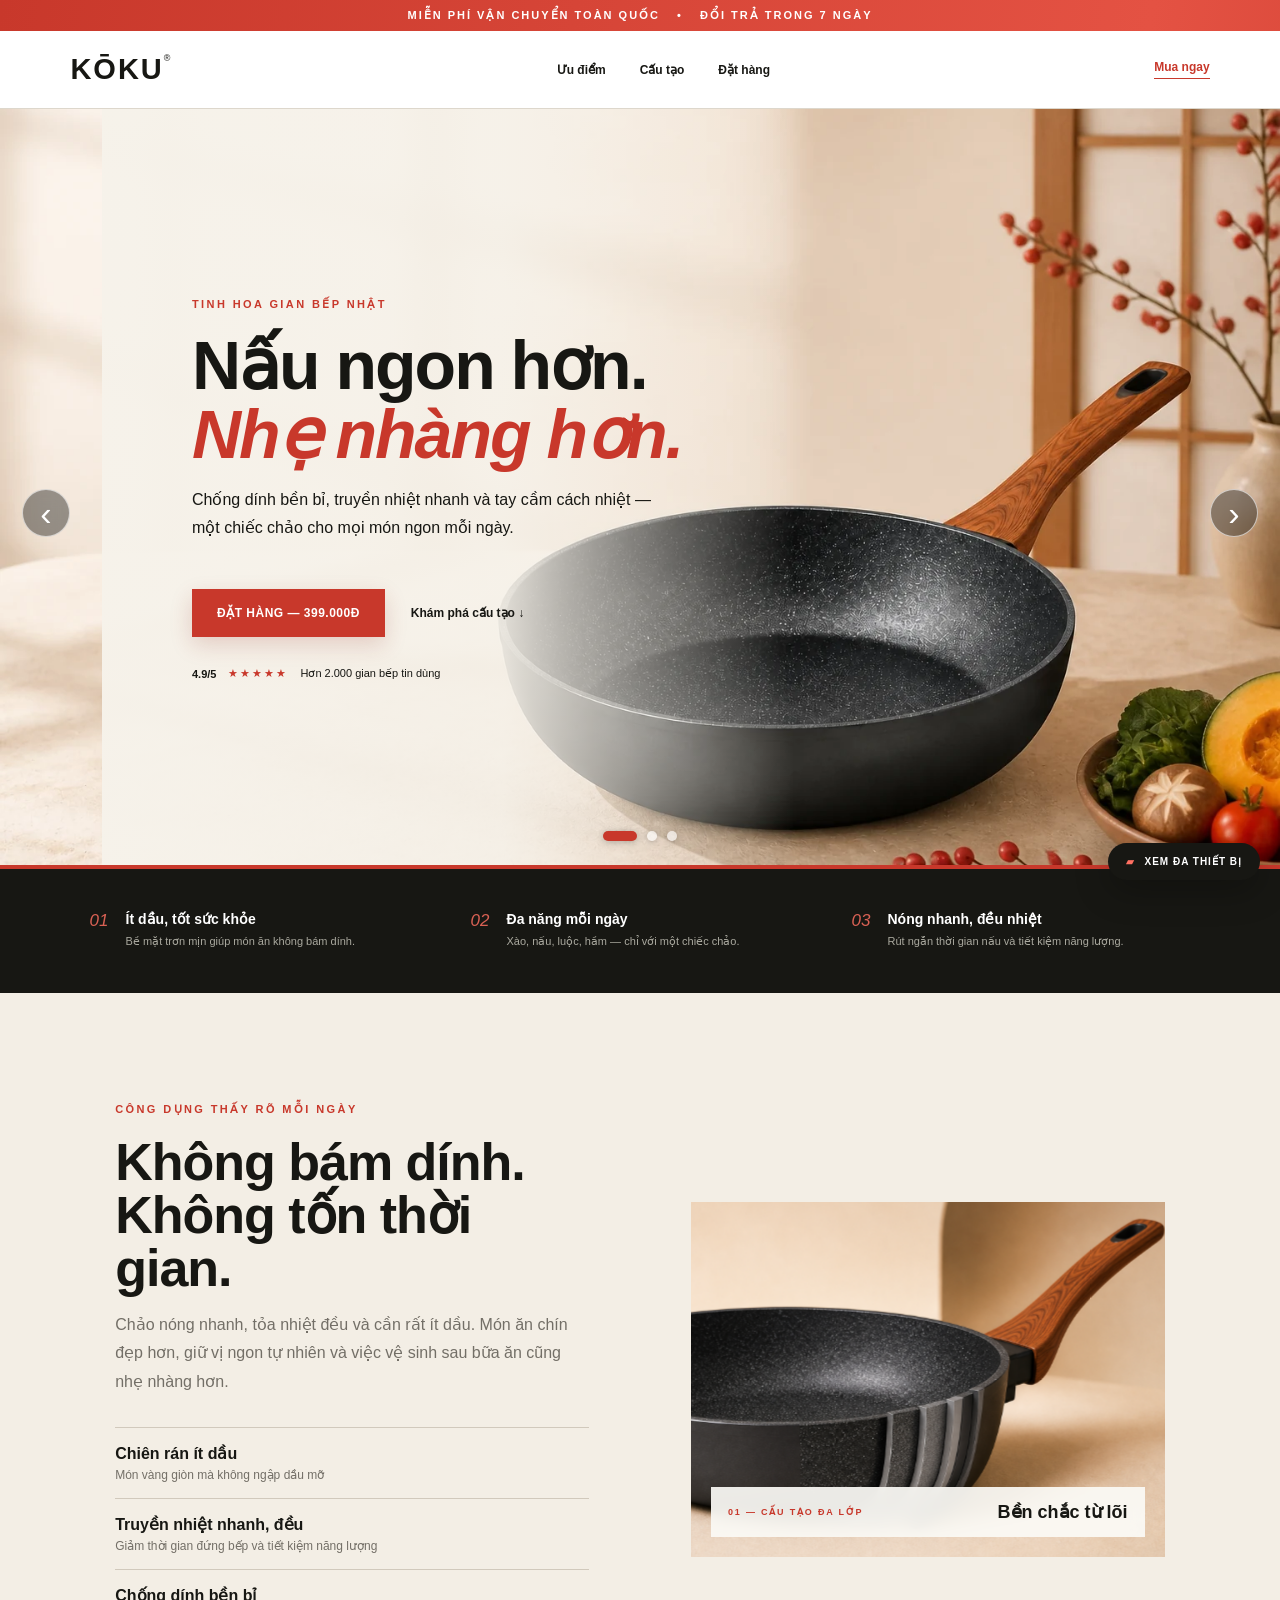
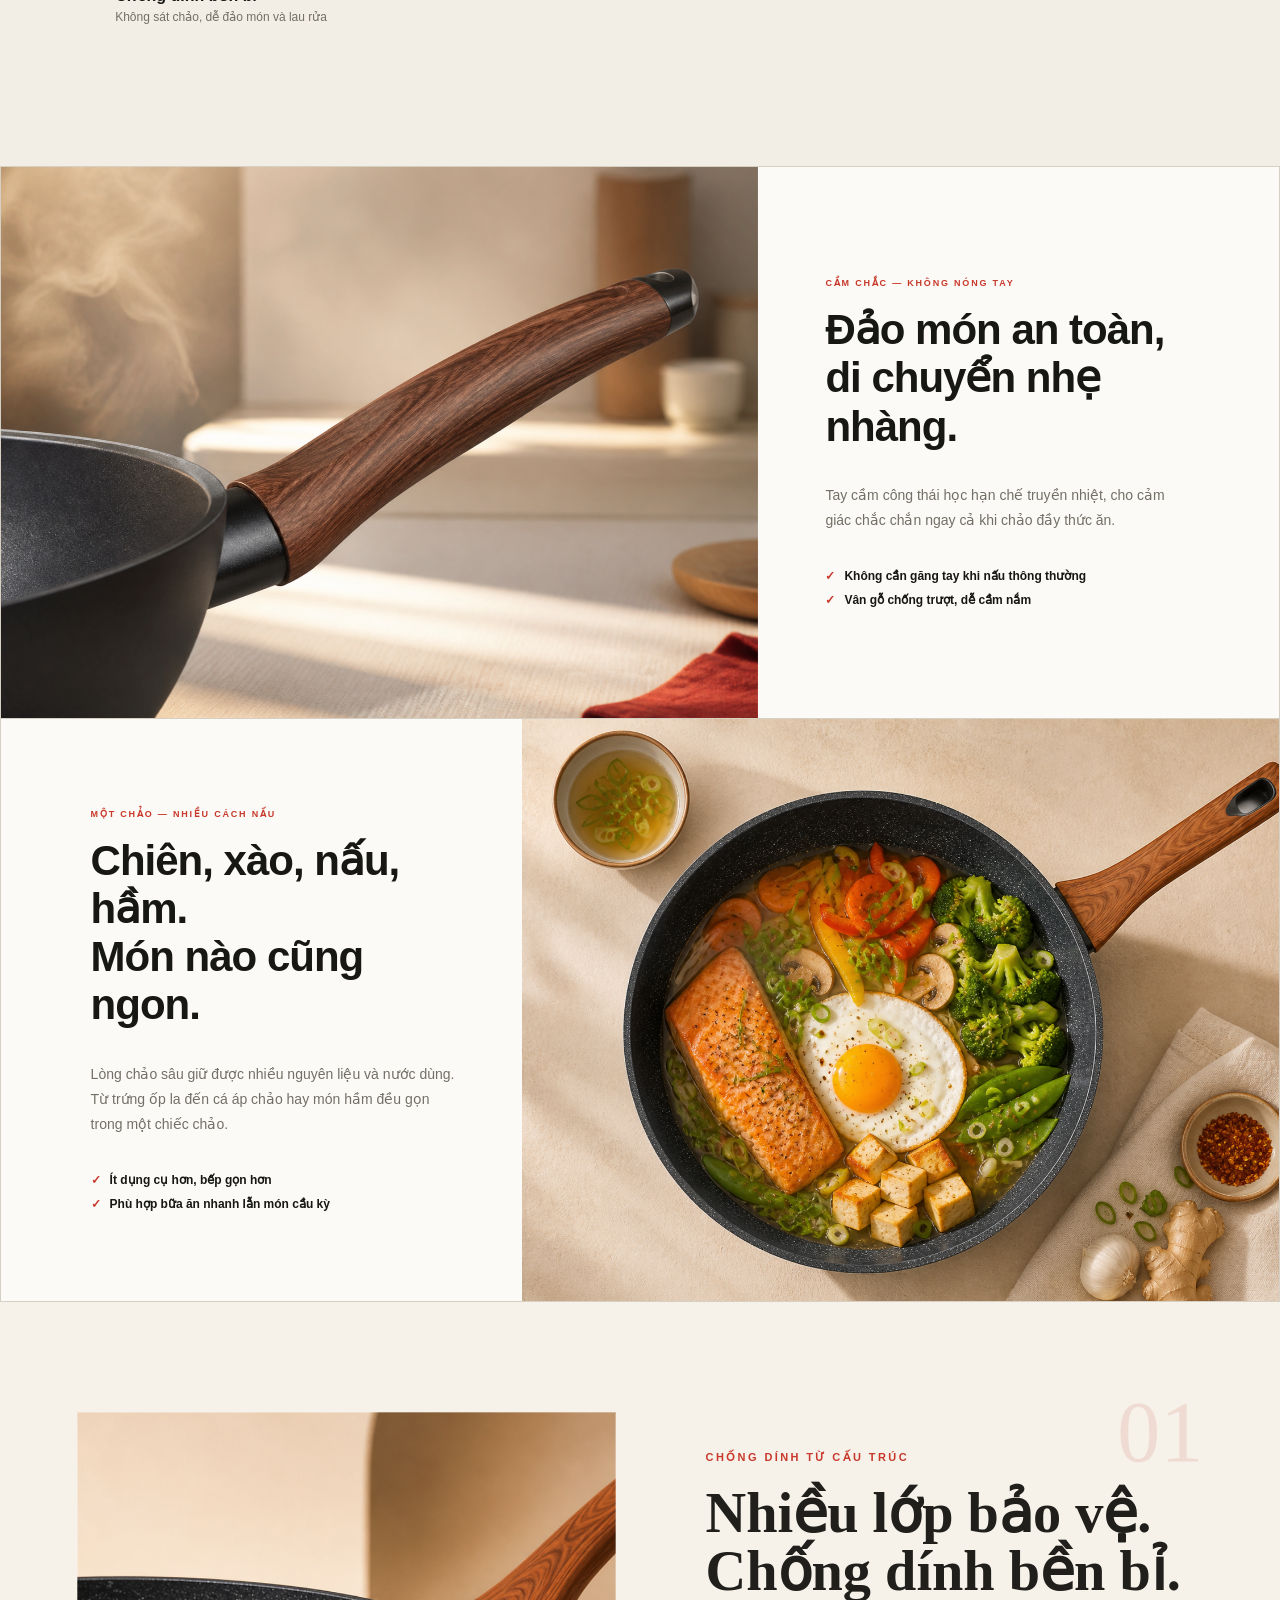
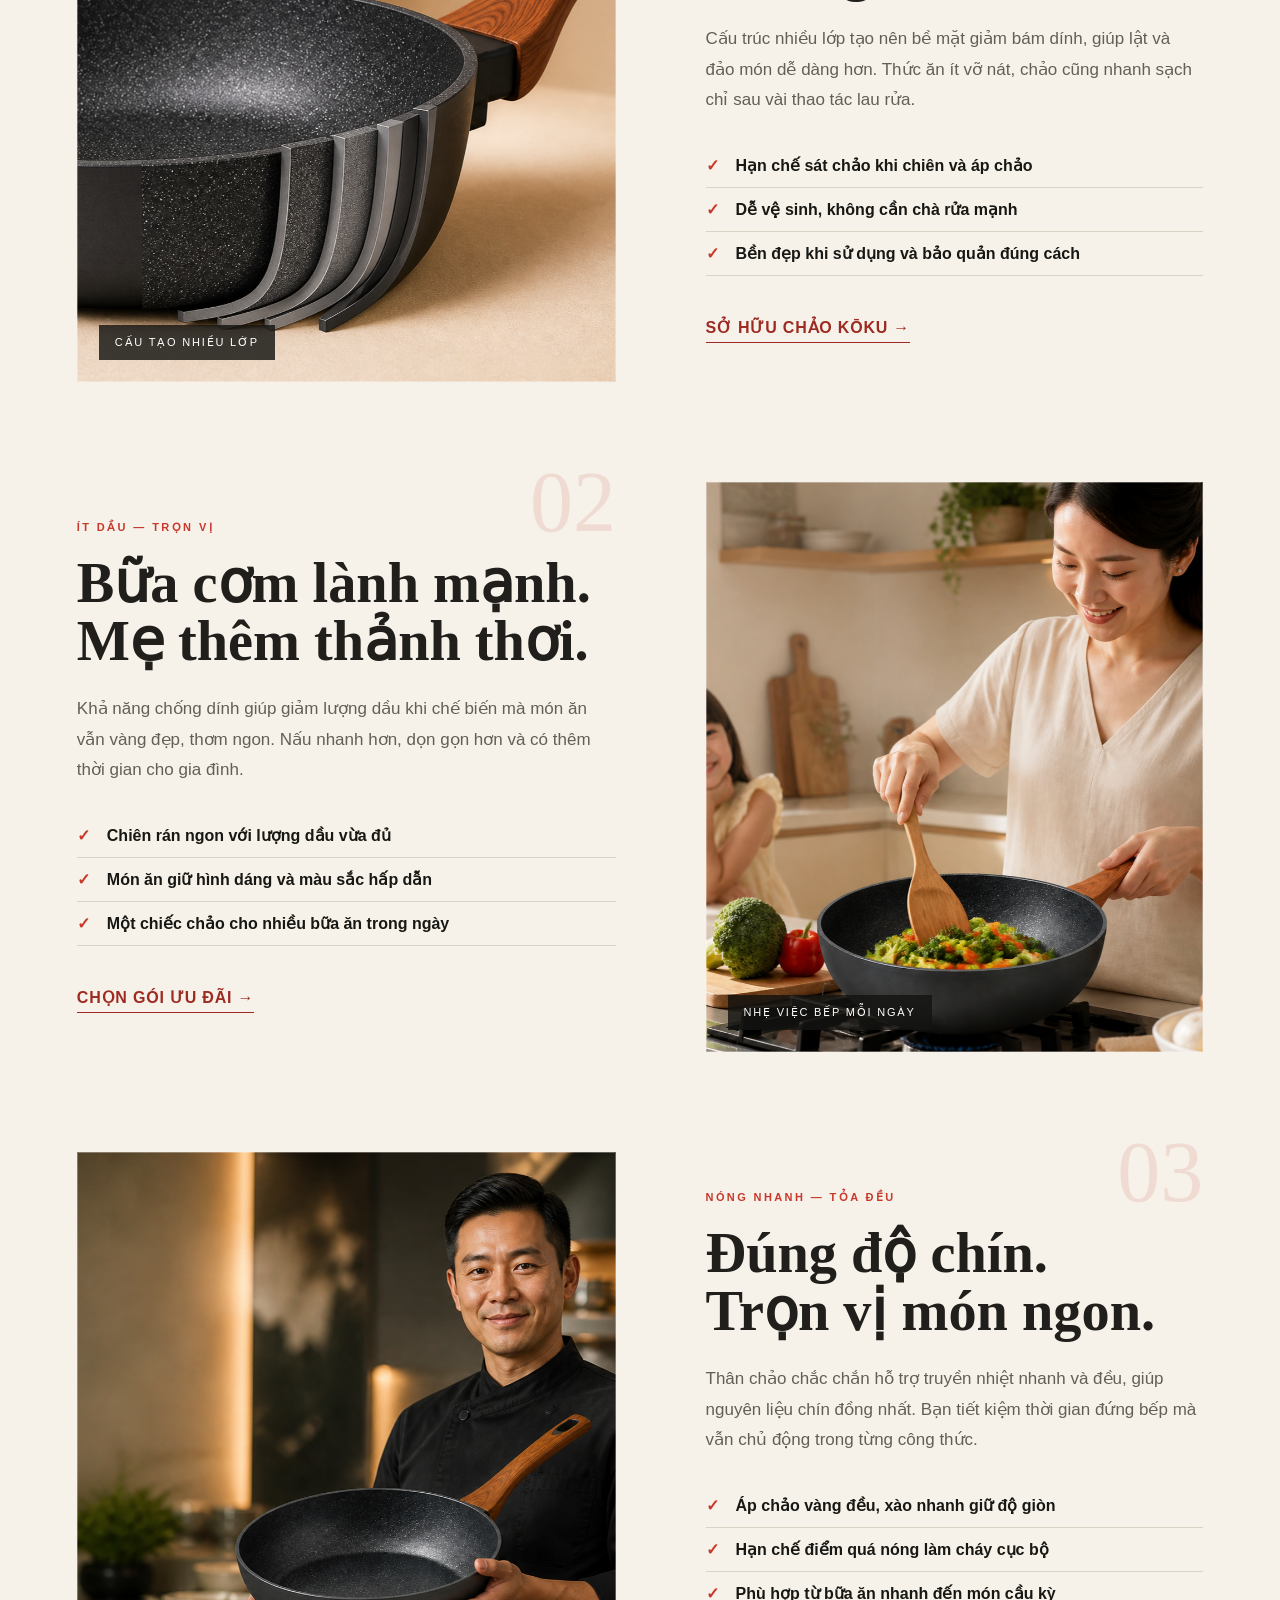
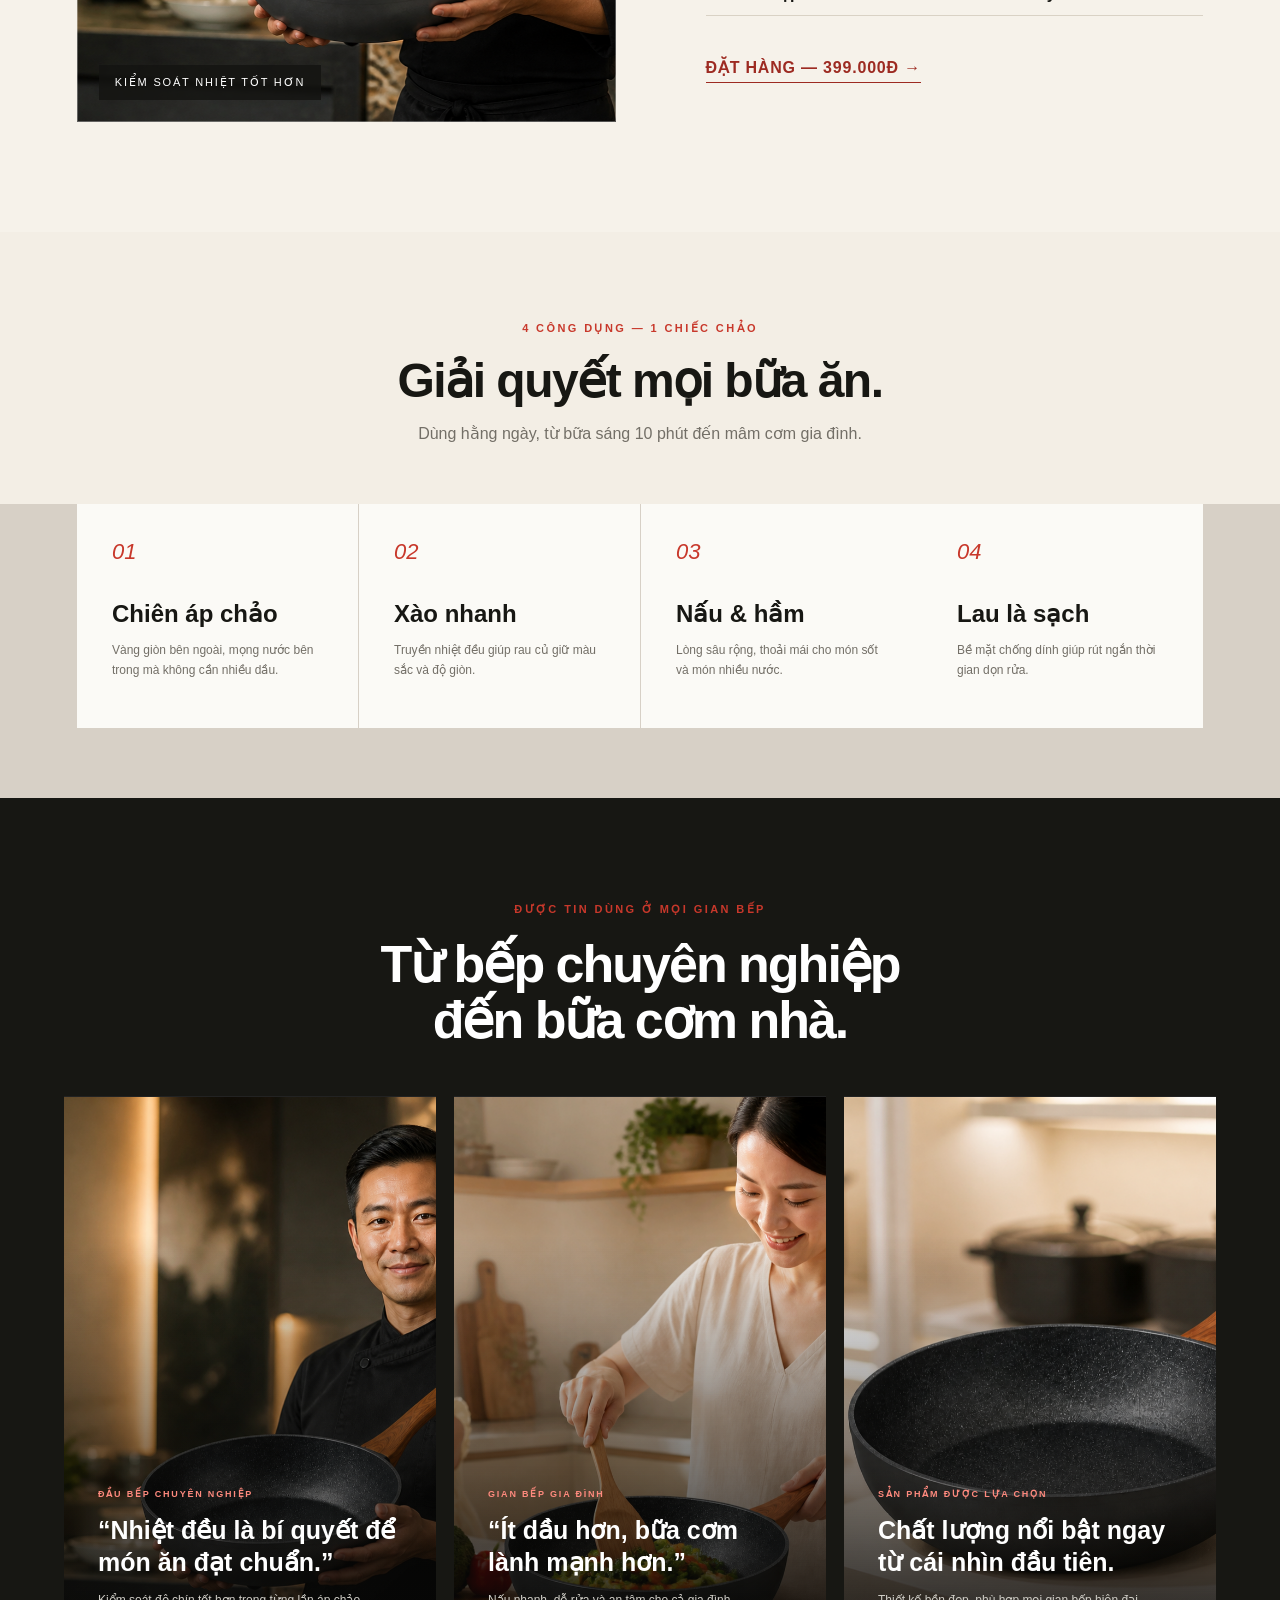
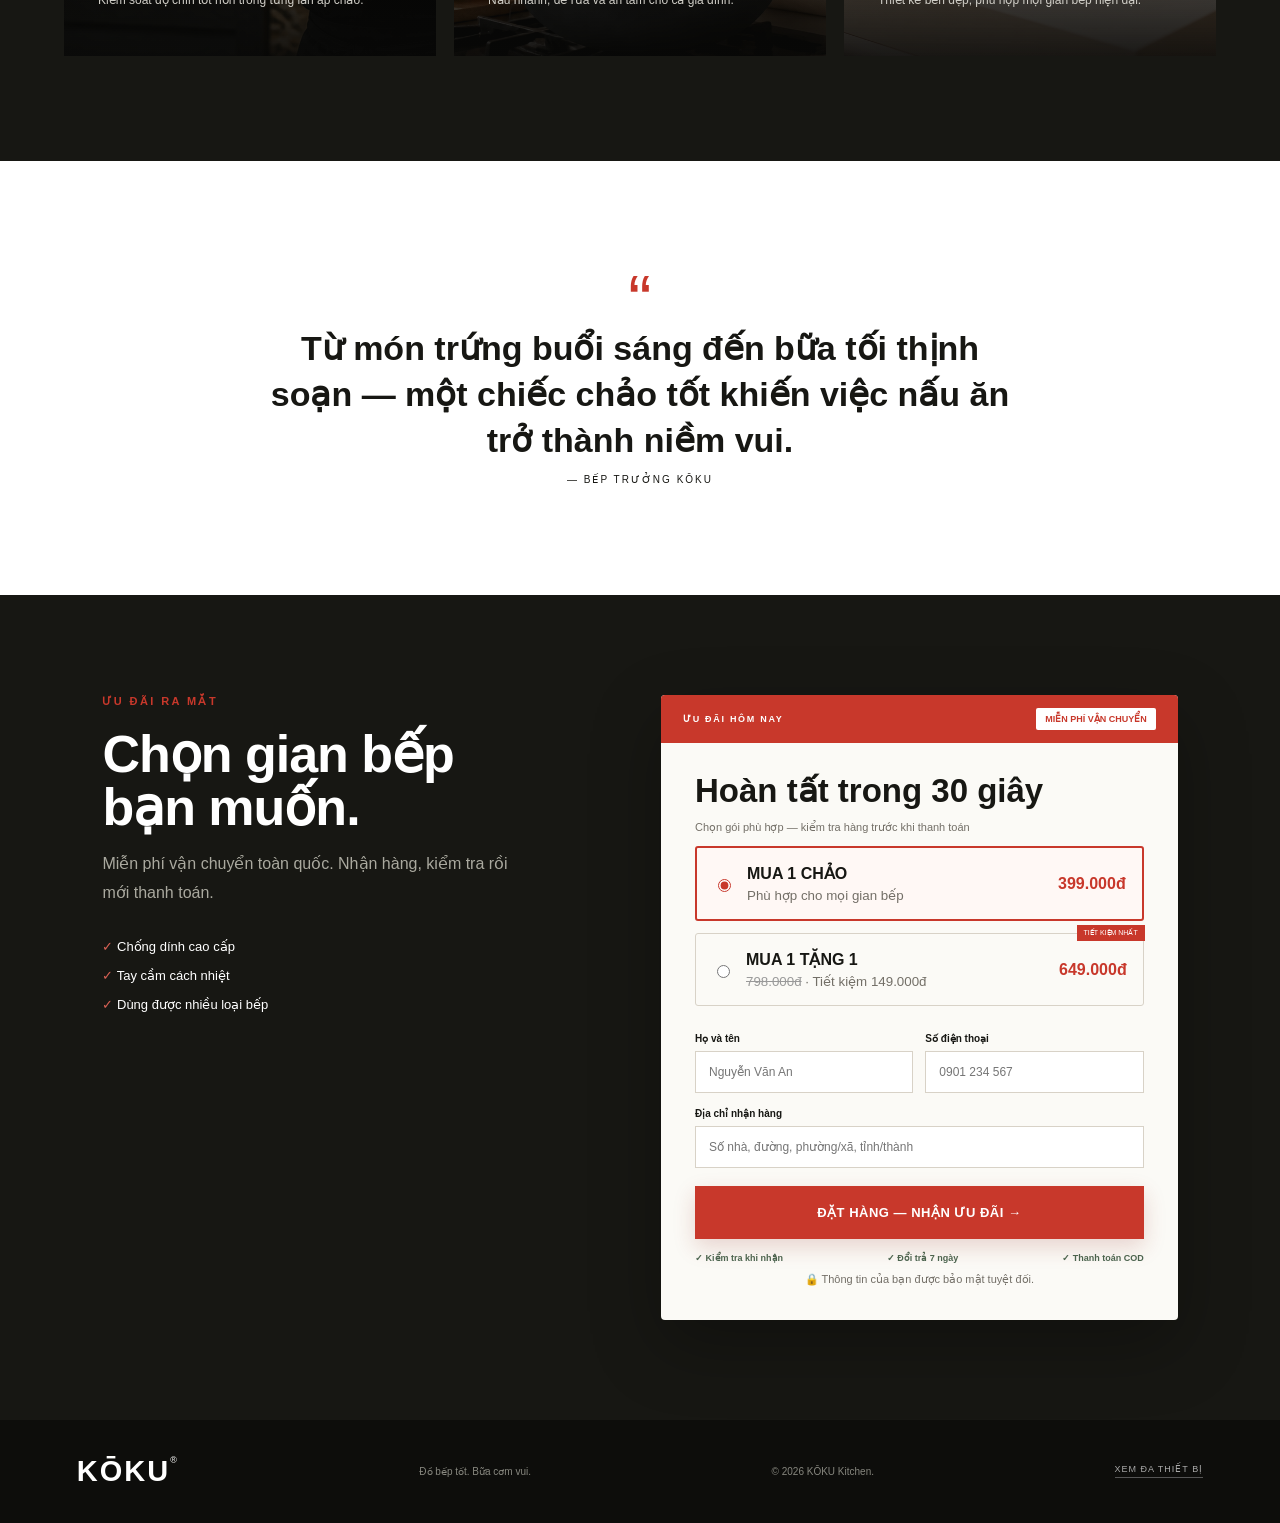
==== commit 7be7924c: "Align product section title with layer illustration" ====
--- a/index.html
+++ b/index.html
@@ -55,7 +55,7 @@
     </section>
 
     <section class="detail-showcase" aria-label="Khám phá sâu hơn về chảo KŌKU">
-      <article class="detail-feature" id="detail-nonstick"><figure><img src="usp-layers.png" alt="Cấu tạo bề mặt chống dính nhiều lớp của chảo KŌKU"><figcaption>CẤU TẠO NHIỀU LỚP</figcaption></figure><div><span class="detail-number">01</span><div class="eyebrow">CHỐNG DÍNH THẤY RÕ</div><h2>Trứng trượt nhẹ.<br>Cá vẫn nguyên vẹn.</h2><p>Bề mặt được thiết kế để giảm bám dính, giúp lật và đảo món dễ dàng hơn. Thức ăn ít vỡ nát, chảo cũng nhanh sạch chỉ sau vài thao tác lau rửa.</p><ul><li>Hạn chế sát chảo khi chiên và áp chảo</li><li>Dễ vệ sinh, không cần chà rửa mạnh</li><li>Bền đẹp khi sử dụng và bảo quản đúng cách</li></ul><a class="detail-link" href="#order">SỞ HỮU CHẢO KŌKU →</a></div></article>
+      <article class="detail-feature" id="detail-nonstick"><figure><img src="usp-layers.png" alt="Cấu tạo bề mặt chống dính nhiều lớp của chảo KŌKU"><figcaption>CẤU TẠO NHIỀU LỚP</figcaption></figure><div><span class="detail-number">01</span><div class="eyebrow">CHỐNG DÍNH TỪ CẤU TRÚC</div><h2>Nhiều lớp bảo vệ.<br>Chống dính bền bỉ.</h2><p>Cấu trúc nhiều lớp tạo nên bề mặt giảm bám dính, giúp lật và đảo món dễ dàng hơn. Thức ăn ít vỡ nát, chảo cũng nhanh sạch chỉ sau vài thao tác lau rửa.</p><ul><li>Hạn chế sát chảo khi chiên và áp chảo</li><li>Dễ vệ sinh, không cần chà rửa mạnh</li><li>Bền đẹp khi sử dụng và bảo quản đúng cách</li></ul><a class="detail-link" href="#order">SỞ HỮU CHẢO KŌKU →</a></div></article>
       <article class="detail-feature reverse" id="detail-healthy"><figure><img src="lifestyle-family.png" alt="Bữa cơm gia đình lành mạnh được nấu bằng chảo KŌKU"><figcaption>NHẸ VIỆC BẾP MỖI NGÀY</figcaption></figure><div><span class="detail-number">02</span><div class="eyebrow">ÍT DẦU — TRỌN VỊ</div><h2>Bữa cơm lành mạnh.<br>Mẹ thêm thảnh thơi.</h2><p>Khả năng chống dính giúp giảm lượng dầu khi chế biến mà món ăn vẫn vàng đẹp, thơm ngon. Nấu nhanh hơn, dọn gọn hơn và có thêm thời gian cho gia đình.</p><ul><li>Chiên rán ngon với lượng dầu vừa đủ</li><li>Món ăn giữ hình dáng và màu sắc hấp dẫn</li><li>Một chiếc chảo cho nhiều bữa ăn trong ngày</li></ul><a class="detail-link" href="#order">CHỌN GÓI ƯU ĐÃI →</a></div></article>
       <article class="detail-feature" id="detail-heat"><figure><img src="lifestyle-chef.png" alt="Đầu bếp kiểm soát nhiệt khi nấu bằng chảo KŌKU"><figcaption>KIỂM SOÁT NHIỆT TỐT HƠN</figcaption></figure><div><span class="detail-number">03</span><div class="eyebrow">NÓNG NHANH — TỎA ĐỀU</div><h2>Đúng độ chín.<br>Trọn vị món ngon.</h2><p>Thân chảo chắc chắn hỗ trợ truyền nhiệt nhanh và đều, giúp nguyên liệu chín đồng nhất. Bạn tiết kiệm thời gian đứng bếp mà vẫn chủ động trong từng công thức.</p><ul><li>Áp chảo vàng đều, xào nhanh giữ độ giòn</li><li>Hạn chế điểm quá nóng làm cháy cục bộ</li><li>Phù hợp từ bữa ăn nhanh đến món cầu kỳ</li></ul><a class="detail-link" href="#order">ĐẶT HÀNG — 399.000Đ →</a></div></article>
     </section>
--- a/showcase.css
+++ b/showcase.css
@@ -3,3 +3,9 @@
 @media(max-width:900px){.hero-slider{min-height:760px}.hero-slide{grid-template-columns:1fr;grid-template-rows:44% 56%}.hero-slide .hero-copy{padding:36px 26px 64px}.hero-arrow{top:36%;width:42px;height:42px}.hero-prev{left:12px}.hero-next{right:12px}.detail-showcase{padding:75px 20px;gap:78px}.detail-feature{grid-template-columns:1fr;gap:34px}.detail-feature.reverse figure{order:0}.detail-feature figure{min-height:430px}.detail-number{top:-42px;font-size:64px}}
 @media(max-width:520px){.hero-slider{min-height:700px}.hero-slide{grid-template-rows:39% 61%}.hero-slide .hero-copy{padding:26px 20px 62px}.hero-slide .hero-copy h1{font-size:42px}.hero-slide .hero-copy p{font-size:14px;line-height:1.55}.hero-slide .proof{font-size:11px;gap:7px}.hero-arrow{top:32%;width:38px;height:38px;font-size:28px}.detail-feature figure{min-height:330px}.detail-feature h2{font-size:39px}.detail-feature p{font-size:16px}.detail-feature li{font-size:14px}}
 @media(prefers-reduced-motion:reduce){.hero-progress{display:none}.hero-slide,.hero-slide>img{transition:none}.hero-slide.is-active .hero-copy>*{animation:none!important;opacity:1}}
+
+/* Full-bleed responsive campaign imagery */
+.hero-slide{display:block}.hero-slide>img{position:absolute;inset:0;width:100%;height:100%;object-fit:cover;object-position:center center}.hero-slide .hero-copy{position:relative;z-index:2;width:min(54%,780px);height:100%;padding:80px clamp(48px,7vw,120px);background:linear-gradient(90deg,rgba(246,242,234,.98) 0%,rgba(246,242,234,.9) 58%,rgba(246,242,234,0) 100%)}.hero-slide:nth-child(2) .hero-copy{background:linear-gradient(90deg,rgba(20,23,21,.96) 0%,rgba(20,23,21,.82) 58%,rgba(20,23,21,0) 100%)}.hero-slide:nth-child(3) .hero-copy{background:linear-gradient(90deg,rgba(247,239,221,.97) 0%,rgba(247,239,221,.86) 58%,rgba(247,239,221,0) 100%)}
+@media(max-width:900px){.hero-slider{min-height:780px}.hero-slide>img{height:45%;object-position:68% center}.hero-slide .hero-copy,.hero-slide:nth-child(2) .hero-copy,.hero-slide:nth-child(3) .hero-copy{position:absolute;inset:auto 0 0;width:100%;height:58%;padding:38px 26px 64px;background:#f6f2ea;color:#201f1b}.hero-slide:nth-child(2) .hero-copy p,.hero-slide:nth-child(2) .proof,.hero-slide:nth-child(2) .text-link{color:inherit}.hero-arrow{top:35%}}
+@media(max-width:520px){.hero-slider{min-height:730px}.hero-slide>img{height:39%;object-position:70% center}.hero-slide .hero-copy,.hero-slide:nth-child(2) .hero-copy,.hero-slide:nth-child(3) .hero-copy{height:64%;padding:28px 20px 62px}.hero-arrow{top:31%}}
+.hero-slider.is-playing .hero-progress span{animation-duration:5s}
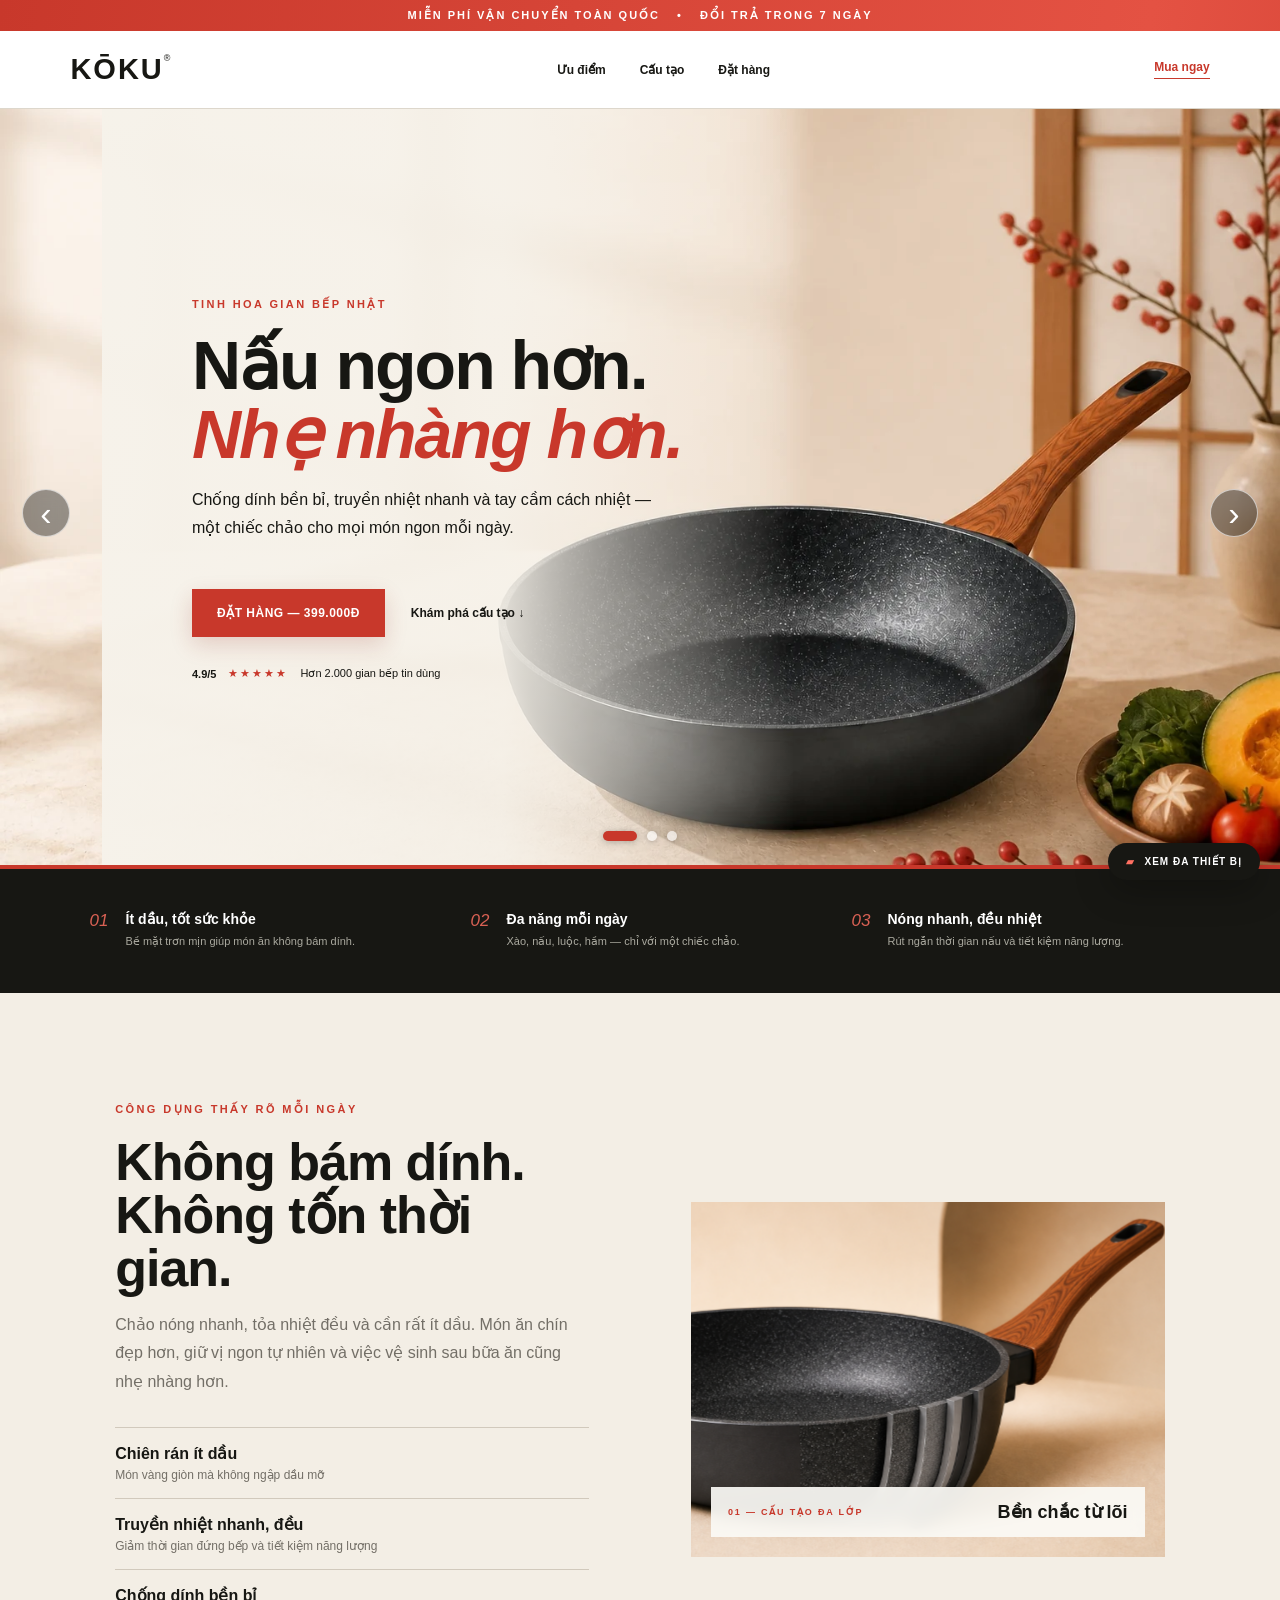
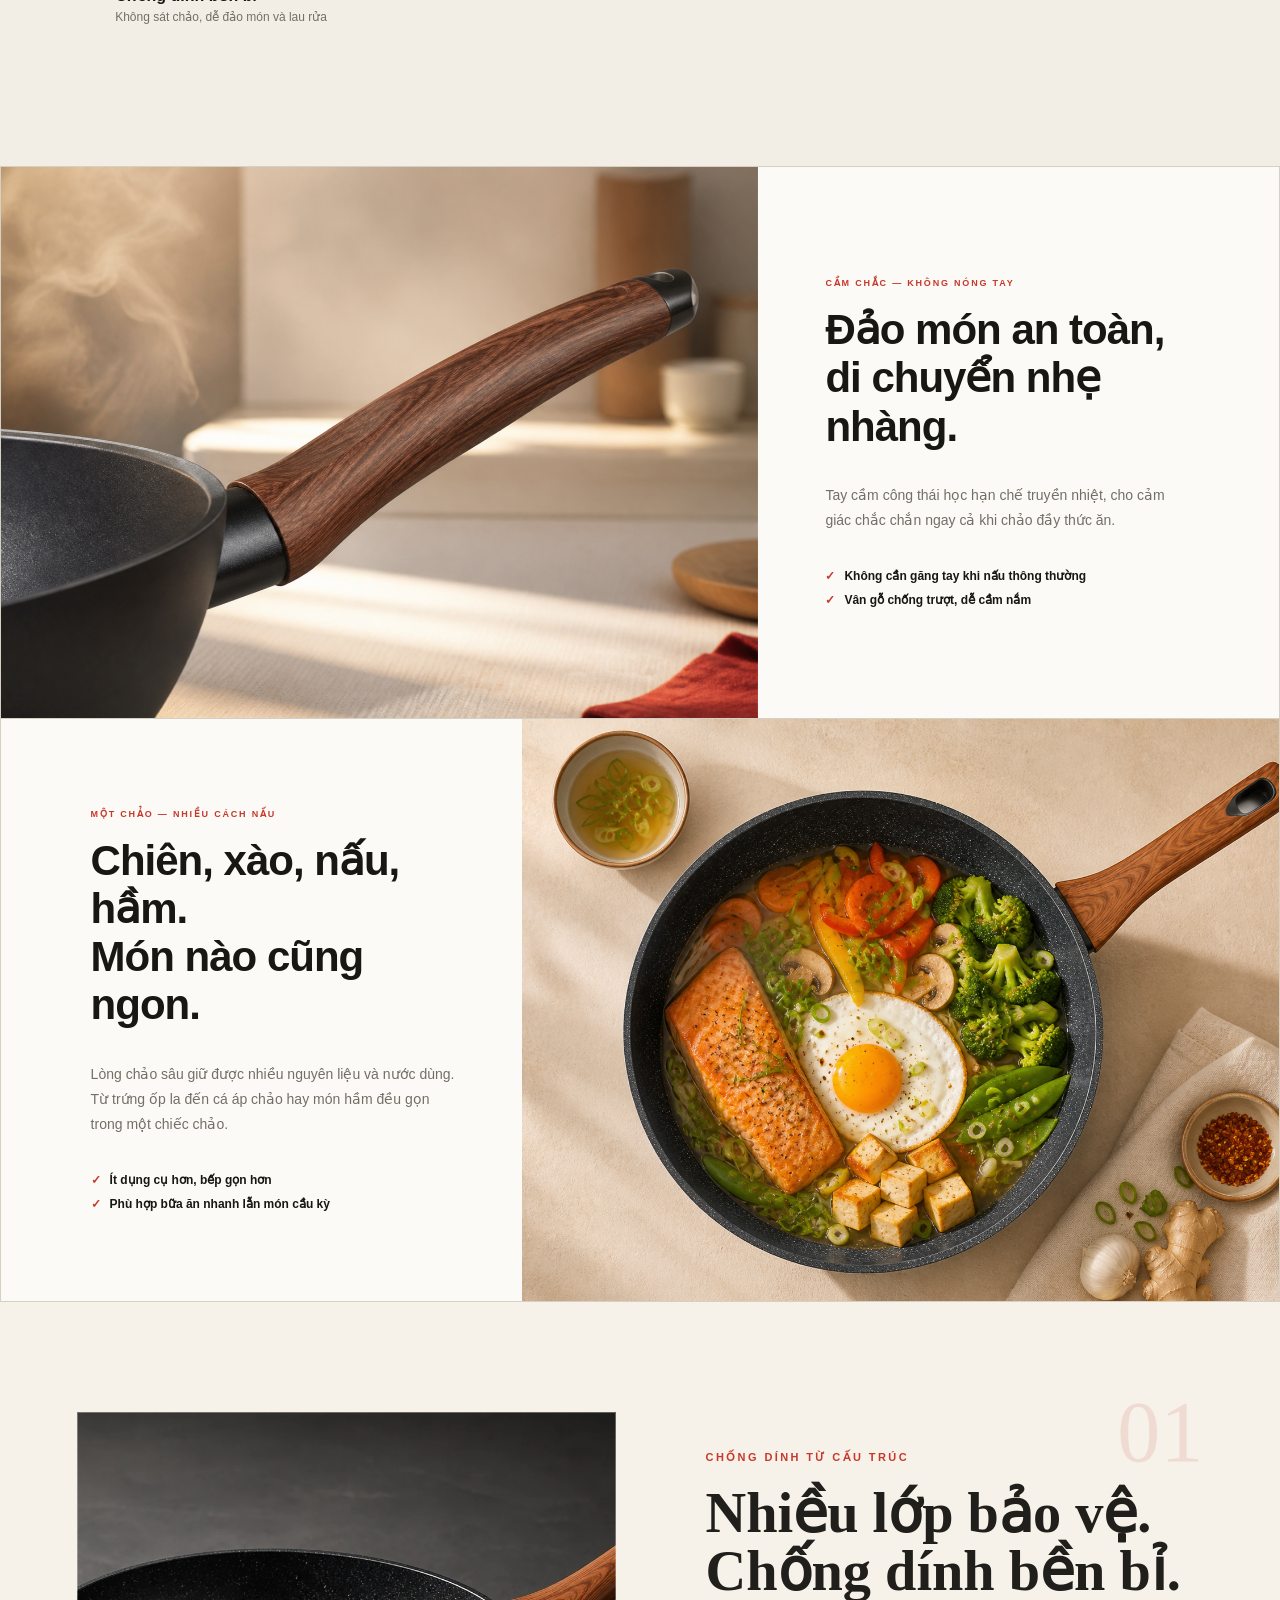
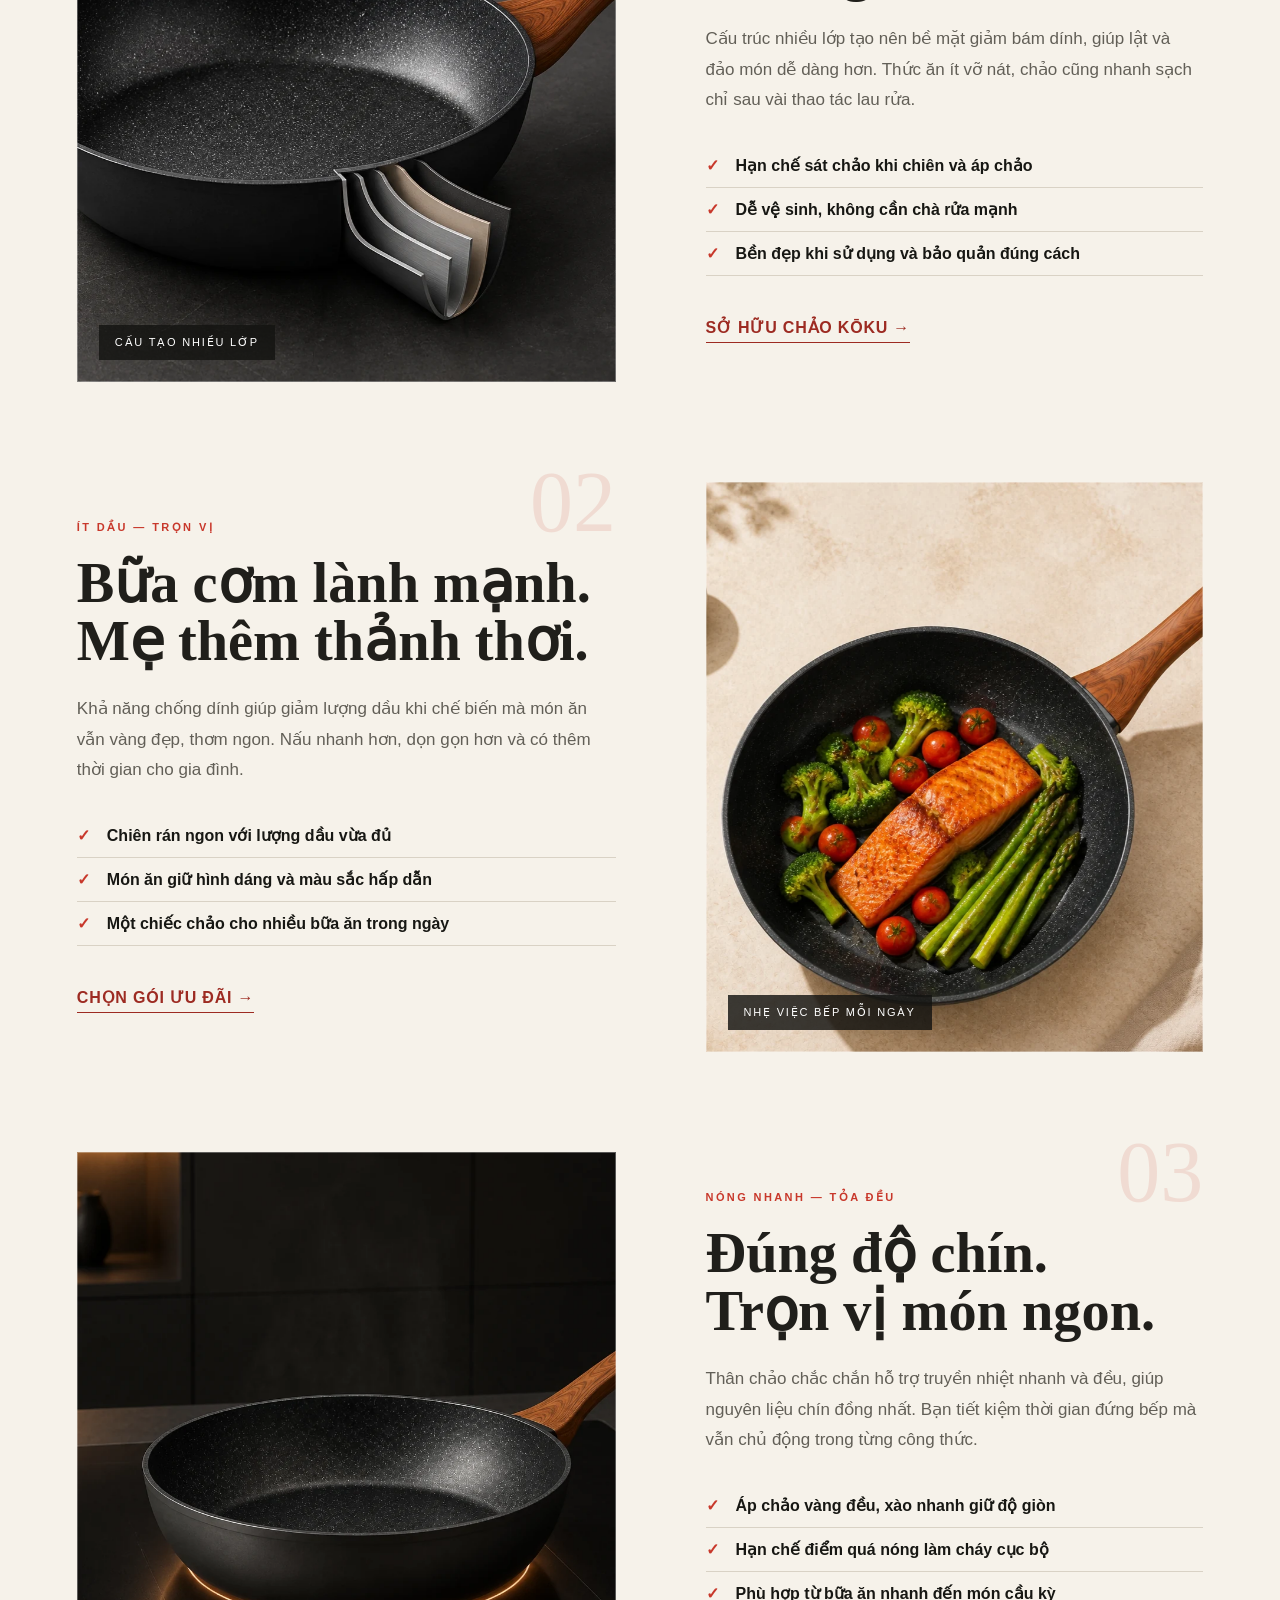
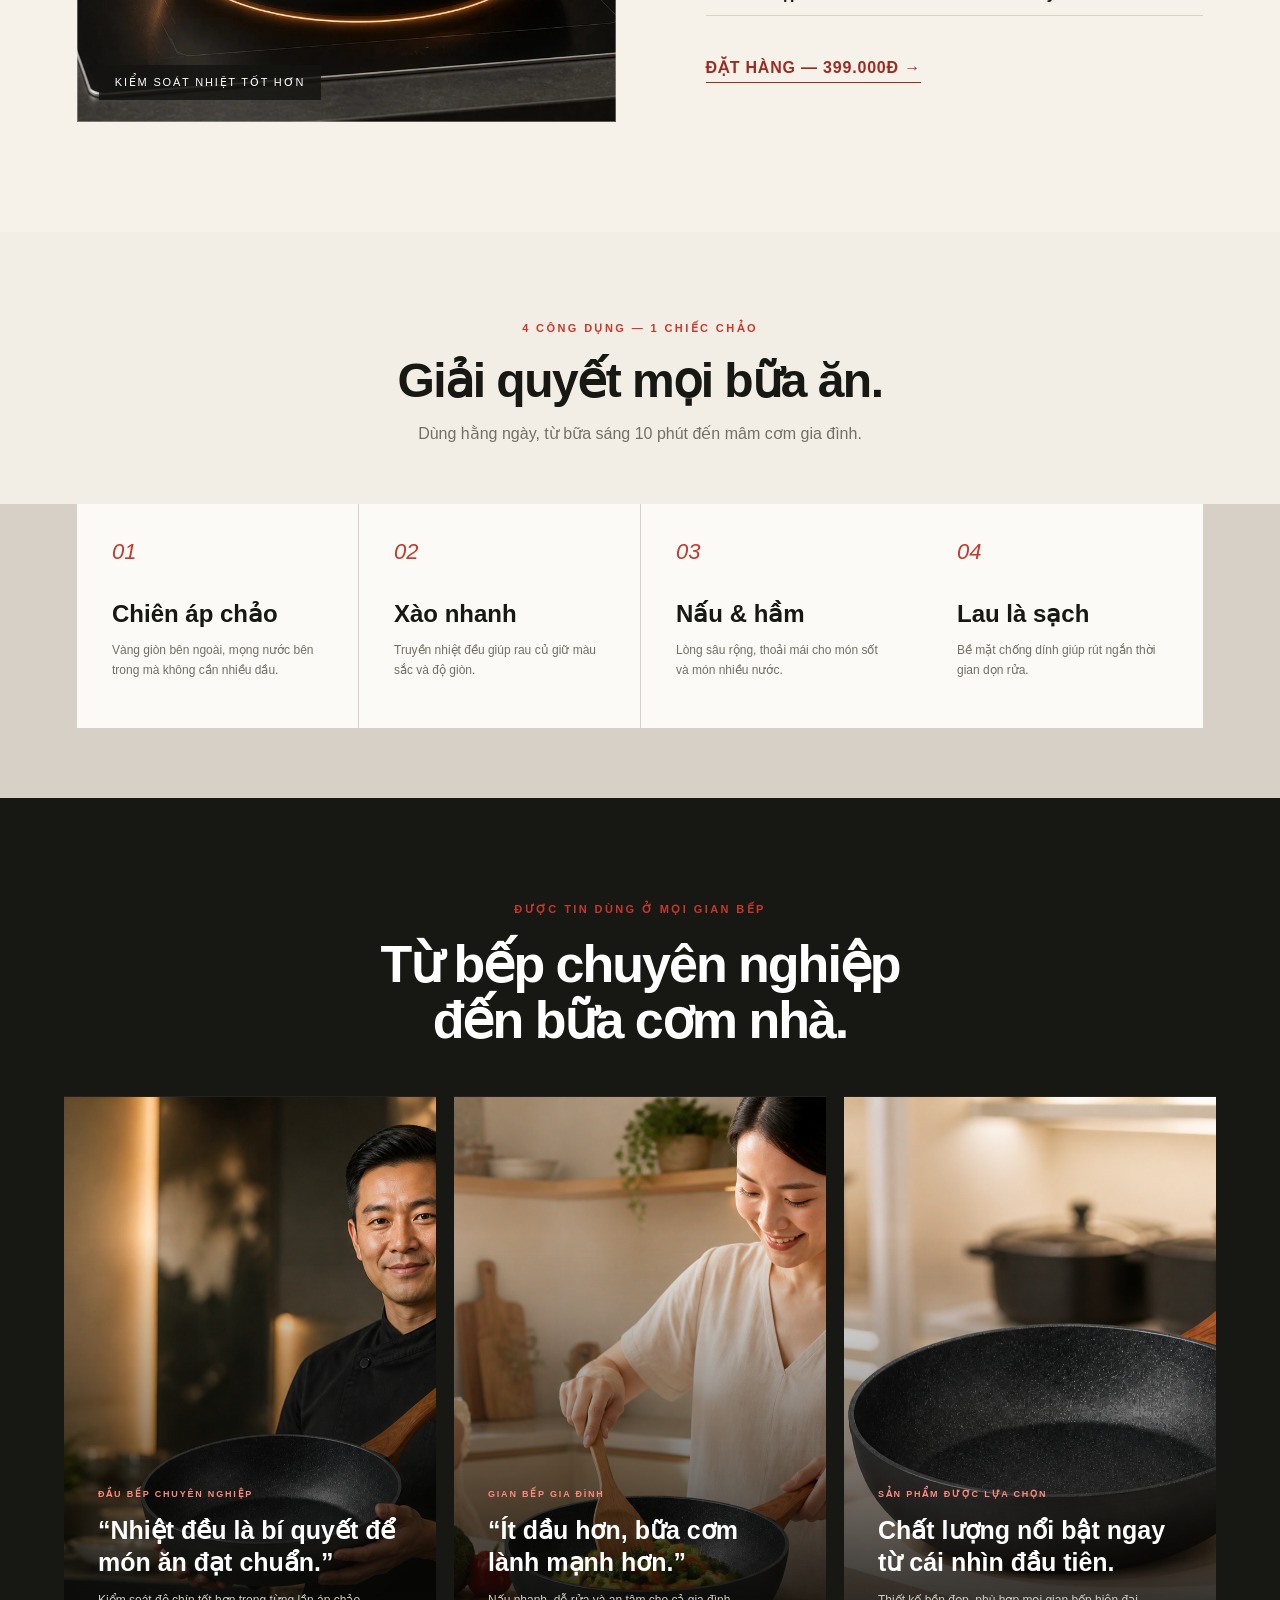
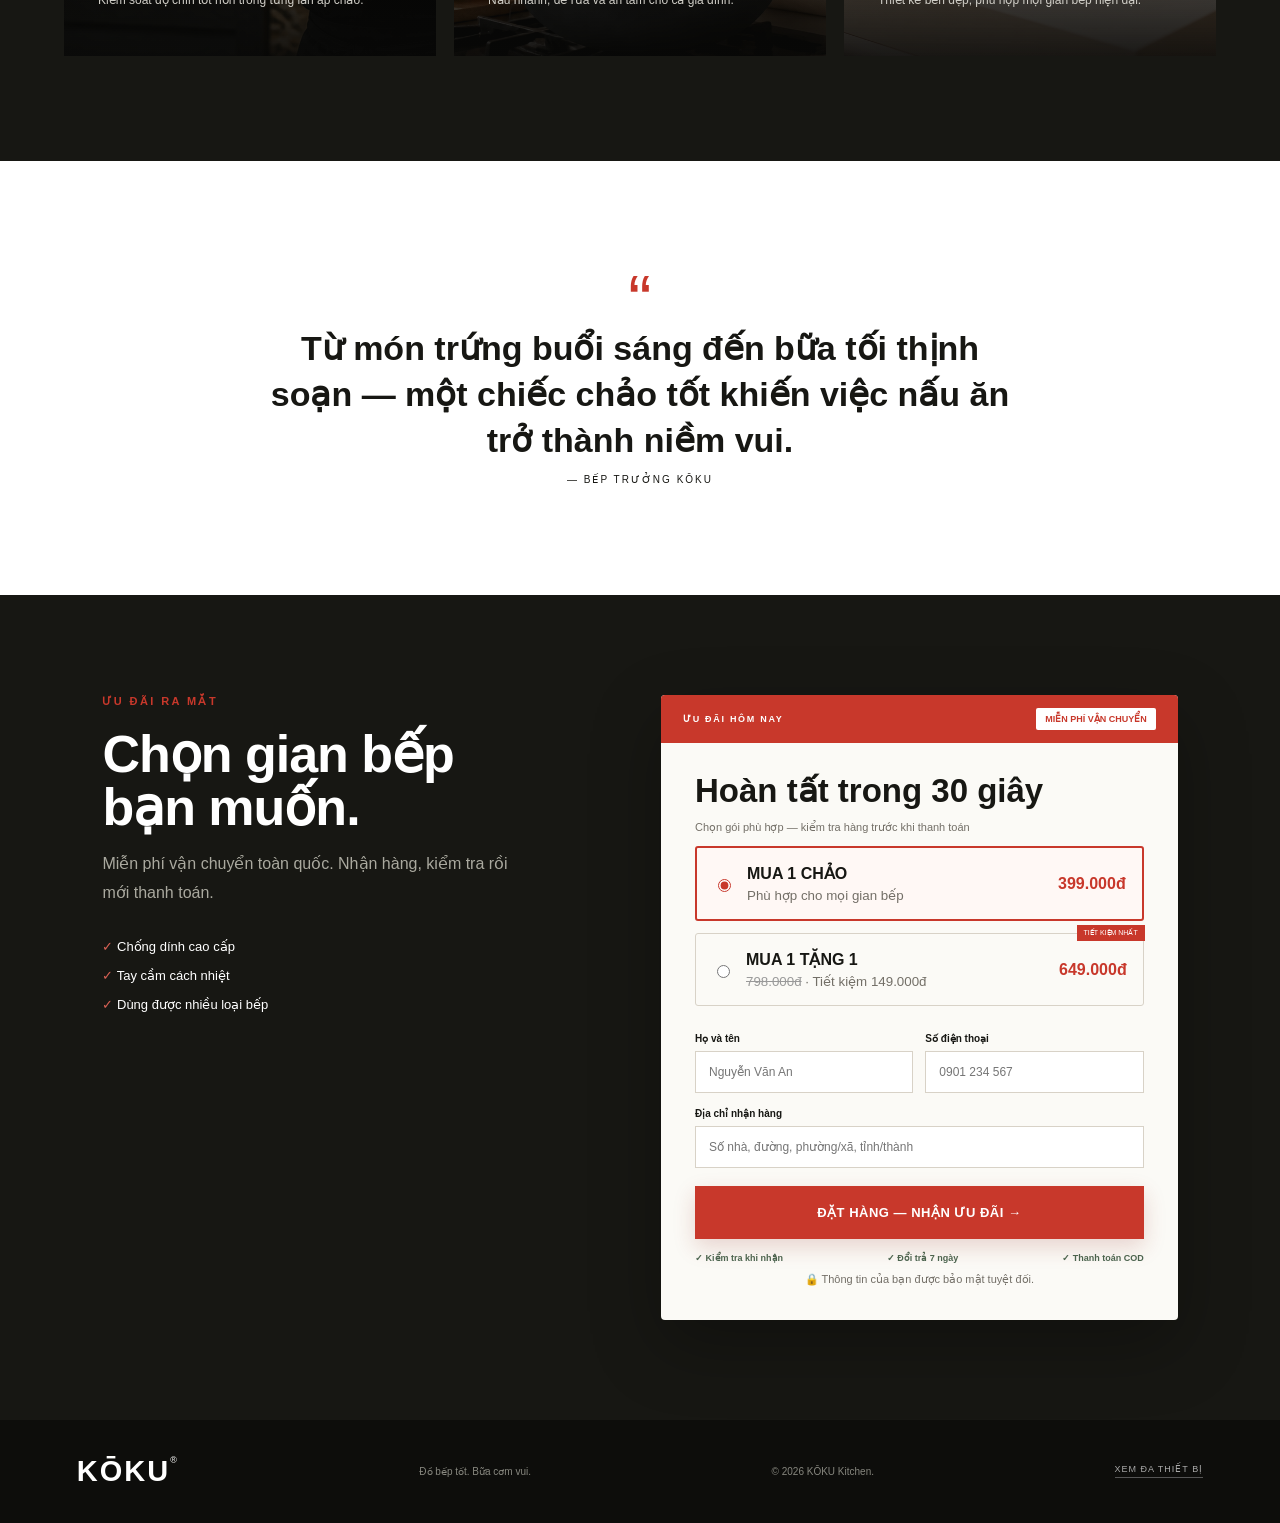
==== commit 872fdb24: "Replace repeated detail images with unique illustrations" ====
--- a/index.html
+++ b/index.html
@@ -55,9 +55,9 @@
     </section>
 
     <section class="detail-showcase" aria-label="Khám phá sâu hơn về chảo KŌKU">
-      <article class="detail-feature" id="detail-nonstick"><figure><img src="usp-layers.png" alt="Cấu tạo bề mặt chống dính nhiều lớp của chảo KŌKU"><figcaption>CẤU TẠO NHIỀU LỚP</figcaption></figure><div><span class="detail-number">01</span><div class="eyebrow">CHỐNG DÍNH TỪ CẤU TRÚC</div><h2>Nhiều lớp bảo vệ.<br>Chống dính bền bỉ.</h2><p>Cấu trúc nhiều lớp tạo nên bề mặt giảm bám dính, giúp lật và đảo món dễ dàng hơn. Thức ăn ít vỡ nát, chảo cũng nhanh sạch chỉ sau vài thao tác lau rửa.</p><ul><li>Hạn chế sát chảo khi chiên và áp chảo</li><li>Dễ vệ sinh, không cần chà rửa mạnh</li><li>Bền đẹp khi sử dụng và bảo quản đúng cách</li></ul><a class="detail-link" href="#order">SỞ HỮU CHẢO KŌKU →</a></div></article>
-      <article class="detail-feature reverse" id="detail-healthy"><figure><img src="lifestyle-family.png" alt="Bữa cơm gia đình lành mạnh được nấu bằng chảo KŌKU"><figcaption>NHẸ VIỆC BẾP MỖI NGÀY</figcaption></figure><div><span class="detail-number">02</span><div class="eyebrow">ÍT DẦU — TRỌN VỊ</div><h2>Bữa cơm lành mạnh.<br>Mẹ thêm thảnh thơi.</h2><p>Khả năng chống dính giúp giảm lượng dầu khi chế biến mà món ăn vẫn vàng đẹp, thơm ngon. Nấu nhanh hơn, dọn gọn hơn và có thêm thời gian cho gia đình.</p><ul><li>Chiên rán ngon với lượng dầu vừa đủ</li><li>Món ăn giữ hình dáng và màu sắc hấp dẫn</li><li>Một chiếc chảo cho nhiều bữa ăn trong ngày</li></ul><a class="detail-link" href="#order">CHỌN GÓI ƯU ĐÃI →</a></div></article>
-      <article class="detail-feature" id="detail-heat"><figure><img src="lifestyle-chef.png" alt="Đầu bếp kiểm soát nhiệt khi nấu bằng chảo KŌKU"><figcaption>KIỂM SOÁT NHIỆT TỐT HƠN</figcaption></figure><div><span class="detail-number">03</span><div class="eyebrow">NÓNG NHANH — TỎA ĐỀU</div><h2>Đúng độ chín.<br>Trọn vị món ngon.</h2><p>Thân chảo chắc chắn hỗ trợ truyền nhiệt nhanh và đều, giúp nguyên liệu chín đồng nhất. Bạn tiết kiệm thời gian đứng bếp mà vẫn chủ động trong từng công thức.</p><ul><li>Áp chảo vàng đều, xào nhanh giữ độ giòn</li><li>Hạn chế điểm quá nóng làm cháy cục bộ</li><li>Phù hợp từ bữa ăn nhanh đến món cầu kỳ</li></ul><a class="detail-link" href="#order">ĐẶT HÀNG — 399.000Đ →</a></div></article>
+      <article class="detail-feature" id="detail-nonstick"><figure><img src="detail-layers.webp" width="1536" height="1024" loading="lazy" alt="Cận cảnh cấu tạo nhiều lớp của chảo KŌKU"><figcaption>CẤU TẠO NHIỀU LỚP</figcaption></figure><div><span class="detail-number">01</span><div class="eyebrow">CHỐNG DÍNH TỪ CẤU TRÚC</div><h2>Nhiều lớp bảo vệ.<br>Chống dính bền bỉ.</h2><p>Cấu trúc nhiều lớp tạo nên bề mặt giảm bám dính, giúp lật và đảo món dễ dàng hơn. Thức ăn ít vỡ nát, chảo cũng nhanh sạch chỉ sau vài thao tác lau rửa.</p><ul><li>Hạn chế sát chảo khi chiên và áp chảo</li><li>Dễ vệ sinh, không cần chà rửa mạnh</li><li>Bền đẹp khi sử dụng và bảo quản đúng cách</li></ul><a class="detail-link" href="#order">SỞ HỮU CHẢO KŌKU →</a></div></article>
+      <article class="detail-feature reverse" id="detail-healthy"><figure><img src="detail-healthy.webp" width="1536" height="1024" loading="lazy" alt="Cá hồi và rau củ được chế biến ít dầu trong chảo KŌKU"><figcaption>NHẸ VIỆC BẾP MỖI NGÀY</figcaption></figure><div><span class="detail-number">02</span><div class="eyebrow">ÍT DẦU — TRỌN VỊ</div><h2>Bữa cơm lành mạnh.<br>Mẹ thêm thảnh thơi.</h2><p>Khả năng chống dính giúp giảm lượng dầu khi chế biến mà món ăn vẫn vàng đẹp, thơm ngon. Nấu nhanh hơn, dọn gọn hơn và có thêm thời gian cho gia đình.</p><ul><li>Chiên rán ngon với lượng dầu vừa đủ</li><li>Món ăn giữ hình dáng và màu sắc hấp dẫn</li><li>Một chiếc chảo cho nhiều bữa ăn trong ngày</li></ul><a class="detail-link" href="#order">CHỌN GÓI ƯU ĐÃI →</a></div></article>
+      <article class="detail-feature" id="detail-heat"><figure><img src="detail-heat.webp" width="1536" height="1024" loading="lazy" alt="Chảo KŌKU tỏa nhiệt đều trên bếp từ"><figcaption>KIỂM SOÁT NHIỆT TỐT HƠN</figcaption></figure><div><span class="detail-number">03</span><div class="eyebrow">NÓNG NHANH — TỎA ĐỀU</div><h2>Đúng độ chín.<br>Trọn vị món ngon.</h2><p>Thân chảo chắc chắn hỗ trợ truyền nhiệt nhanh và đều, giúp nguyên liệu chín đồng nhất. Bạn tiết kiệm thời gian đứng bếp mà vẫn chủ động trong từng công thức.</p><ul><li>Áp chảo vàng đều, xào nhanh giữ độ giòn</li><li>Hạn chế điểm quá nóng làm cháy cục bộ</li><li>Phù hợp từ bữa ăn nhanh đến món cầu kỳ</li></ul><a class="detail-link" href="#order">ĐẶT HÀNG — 399.000Đ →</a></div></article>
     </section>
 
     <section class="uses"><div class="uses-heading"><div class="eyebrow">4 CÔNG DỤNG — 1 CHIẾC CHẢO</div><h2>Giải quyết mọi bữa ăn.</h2><p>Dùng hằng ngày, từ bữa sáng 10 phút đến mâm cơm gia đình.</p></div><div class="versatile"><div><span>01</span><h3>Chiên áp chảo</h3><p>Vàng giòn bên ngoài, mọng nước bên trong mà không cần nhiều dầu.</p></div><div><span>02</span><h3>Xào nhanh</h3><p>Truyền nhiệt đều giúp rau củ giữ màu sắc và độ giòn.</p></div><div><span>03</span><h3>Nấu & hầm</h3><p>Lòng sâu rộng, thoải mái cho món sốt và món nhiều nước.</p></div><div><span>04</span><h3>Lau là sạch</h3><p>Bề mặt chống dính giúp rút ngắn thời gian dọn rửa.</p></div></div></section>
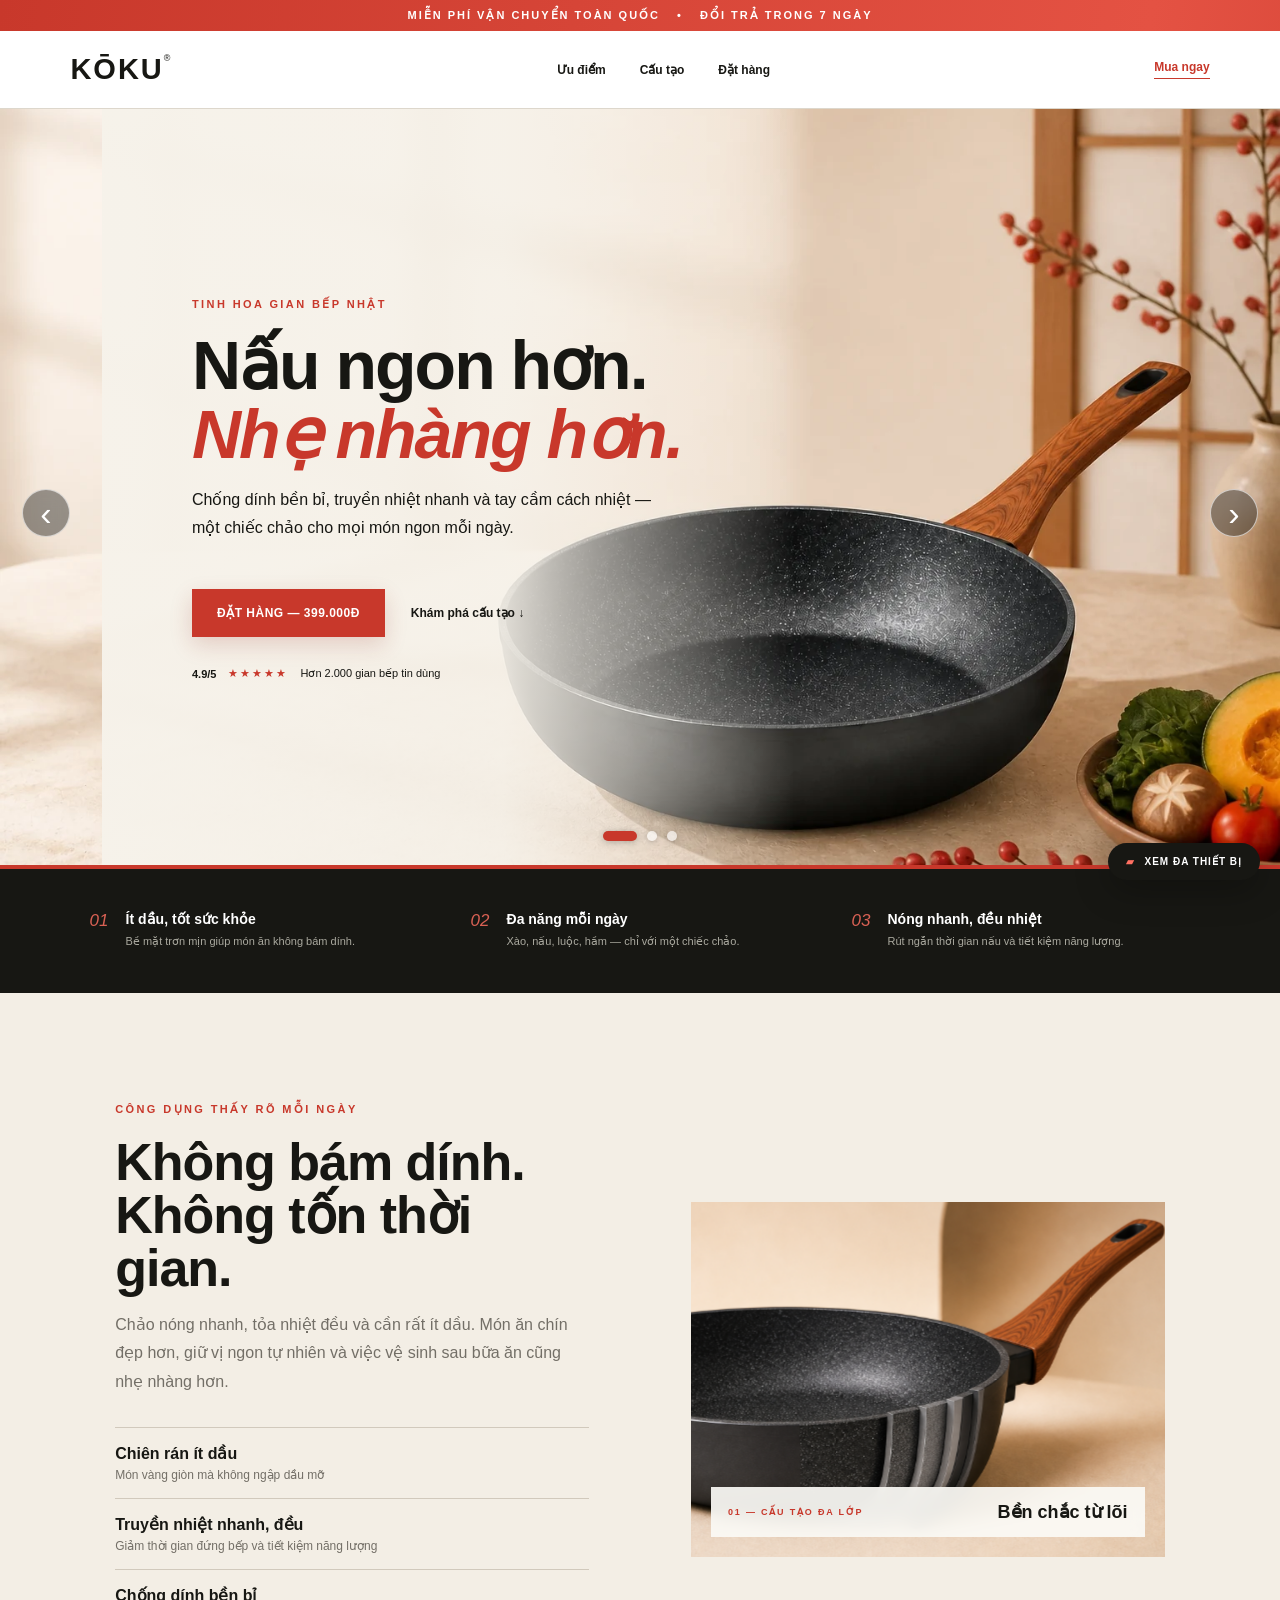
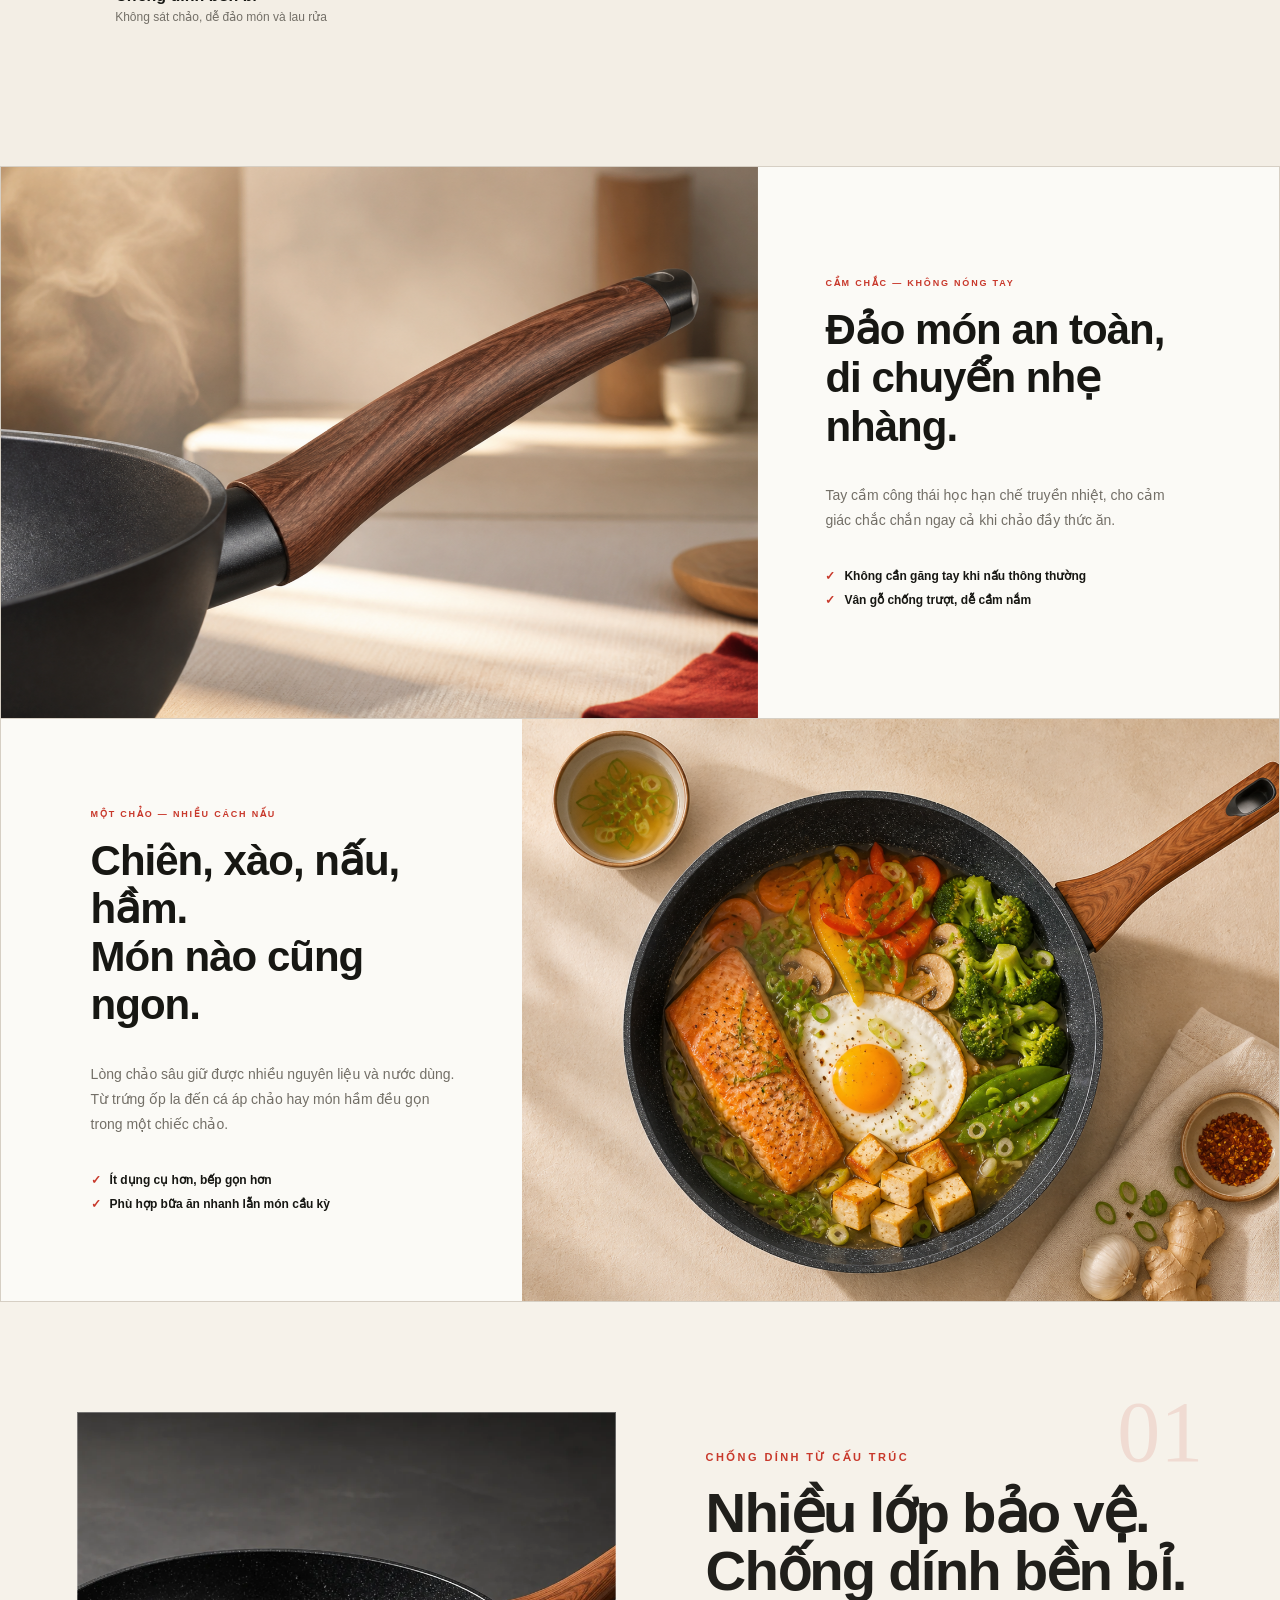
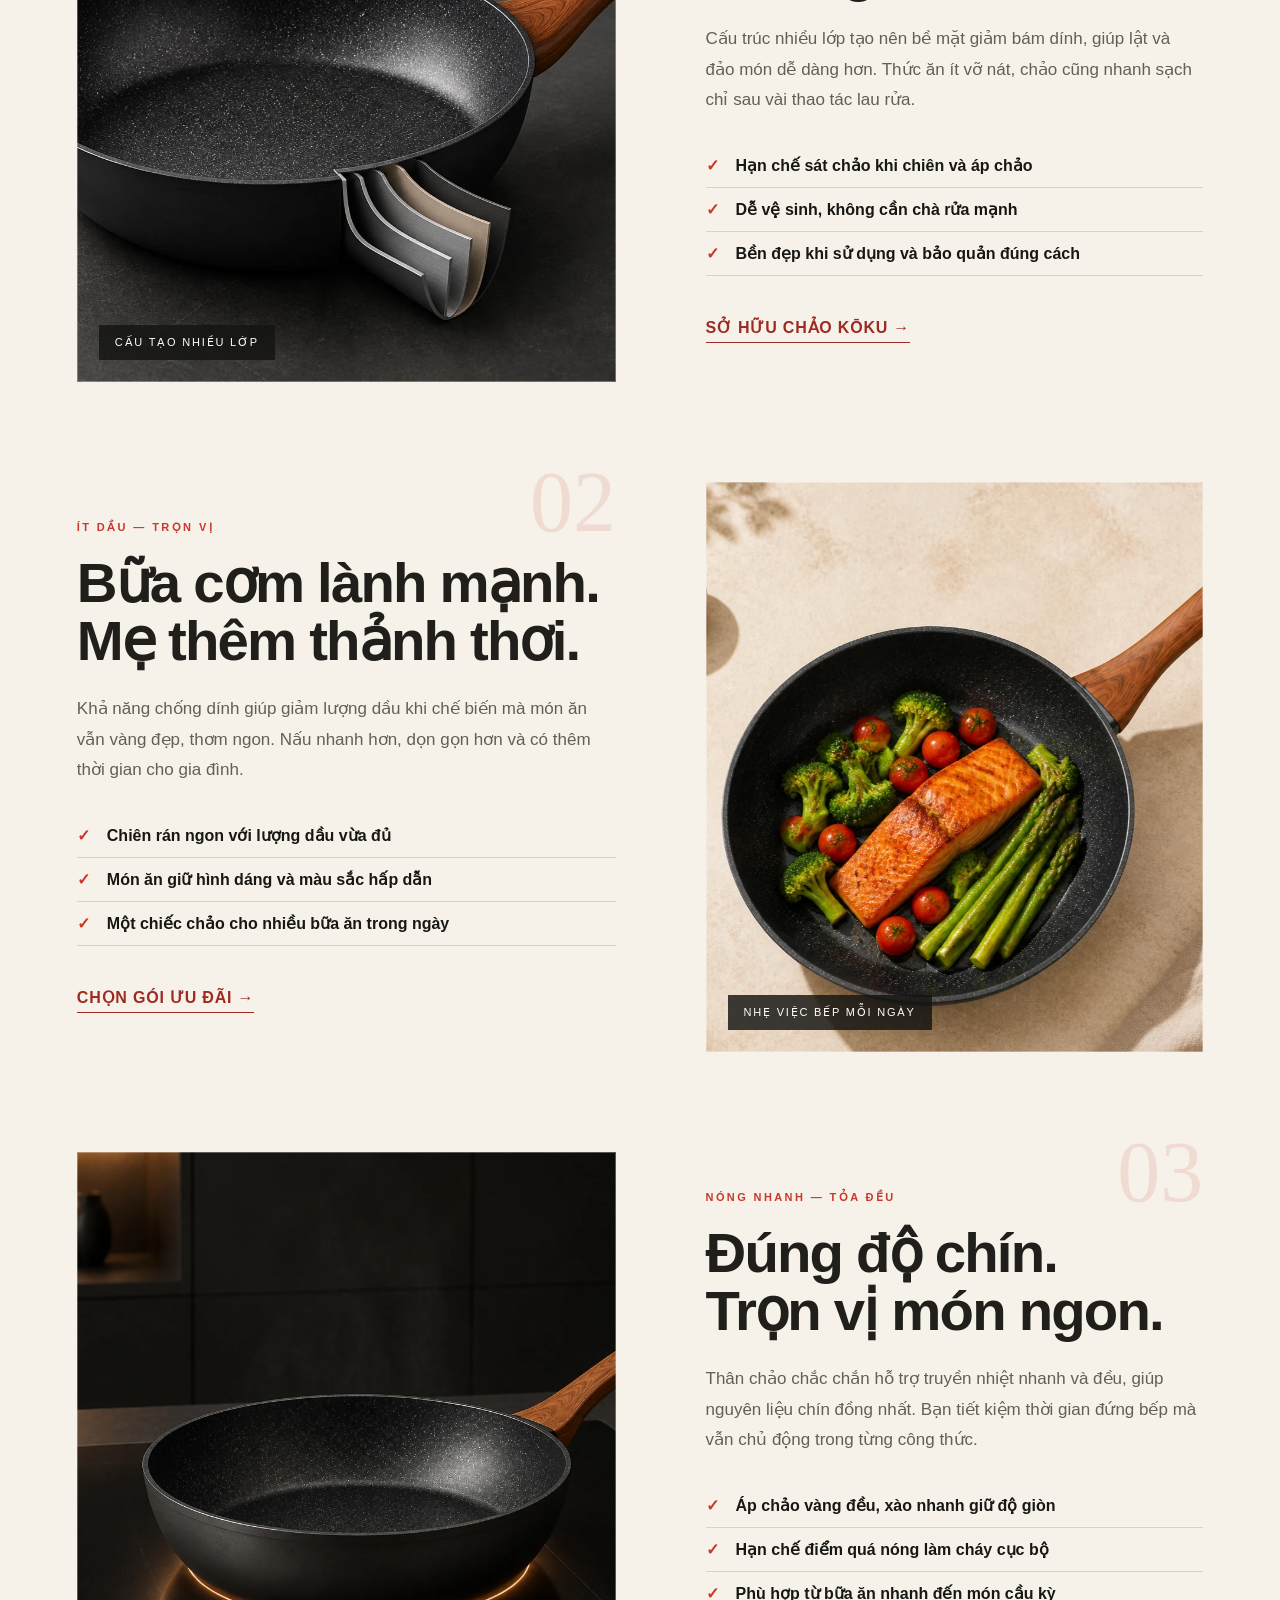
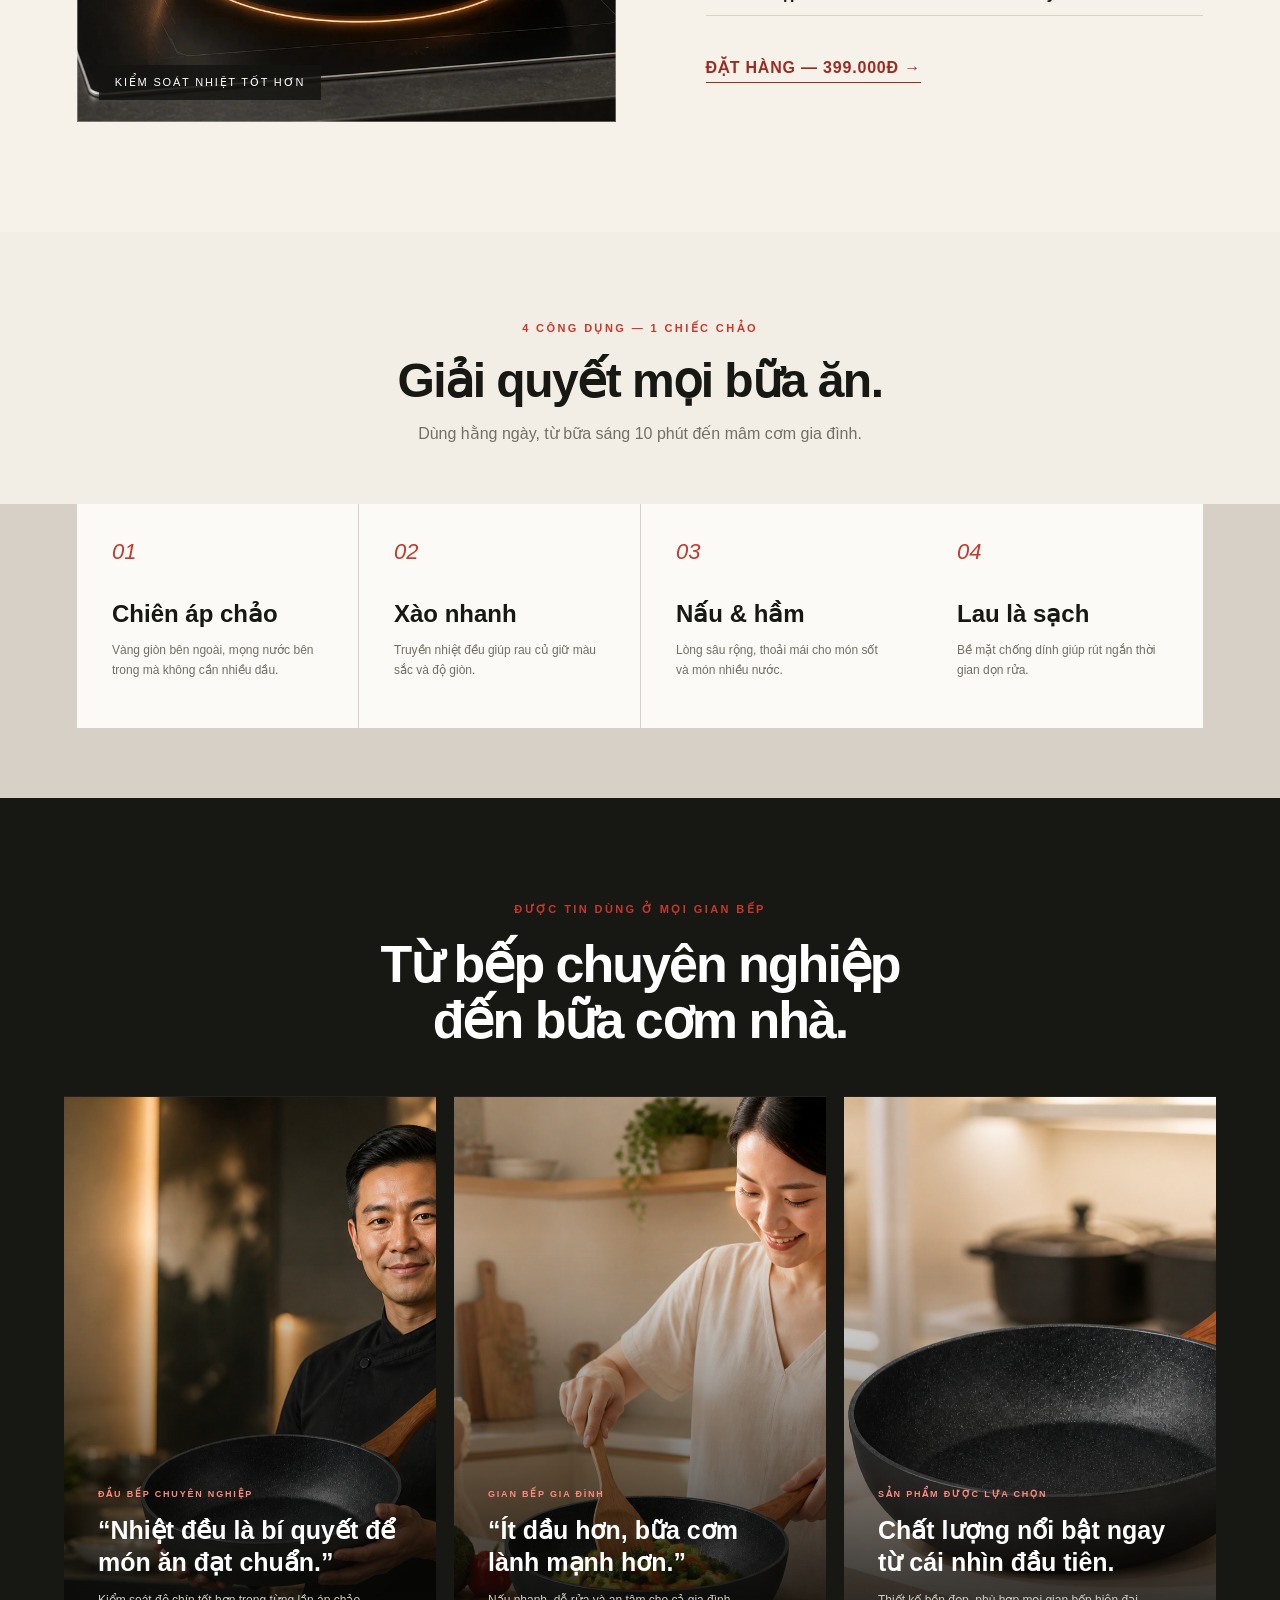
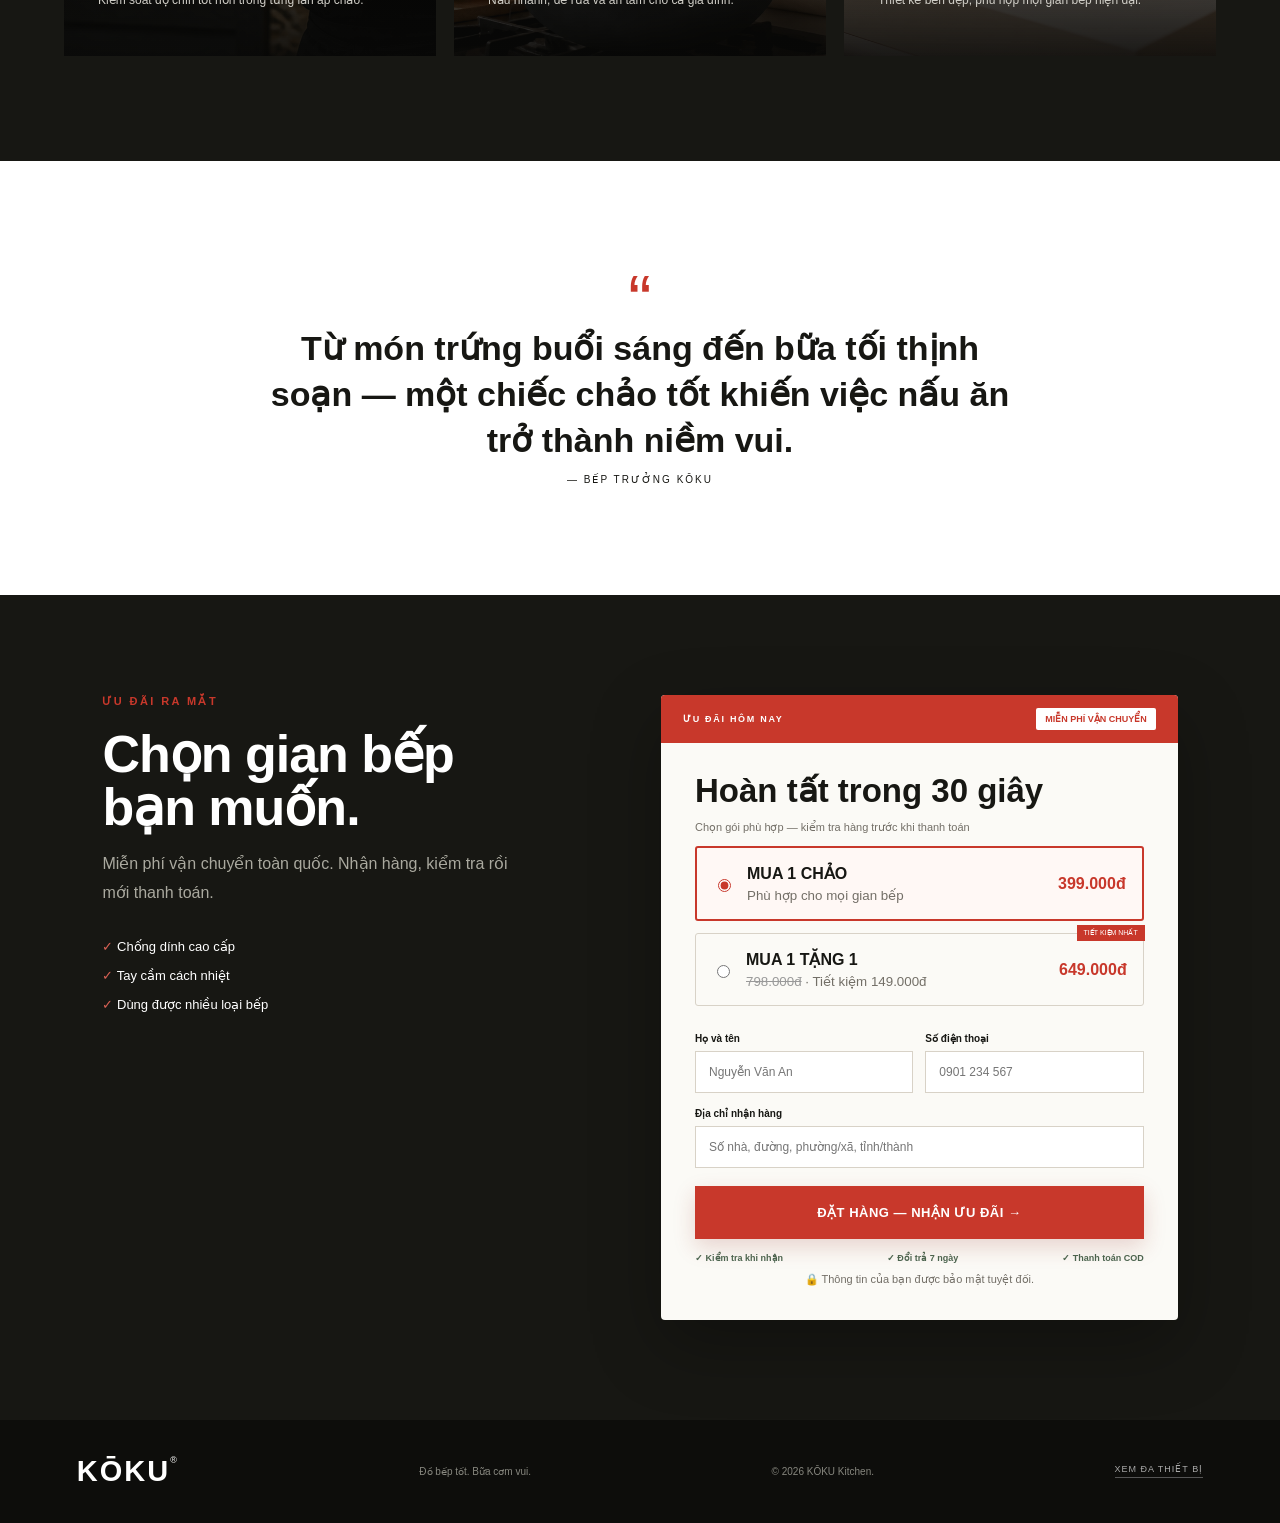
==== commit 36da5dbb: "Fix Vietnamese heading font rendering" ====
--- a/index.html
+++ b/index.html
@@ -6,12 +6,12 @@
   <meta name="description" content="Chảo chống dính Nhật Bản bền bỉ, đa năng, tiết kiệm dầu và truyền nhiệt nhanh.">
   <title>KŌKU — Chảo chống dính Nhật Bản</title>
   <link rel="stylesheet" href="styles.css">
-  <link rel="stylesheet" href="font-fix.css">
+  <link rel="stylesheet" href="font-fix.css?v=2">
   <link rel="stylesheet" href="enhancements.css">
   <link rel="stylesheet" href="lifestyle.css">
   <link rel="stylesheet" href="device-preview.css">
   <link rel="stylesheet" href="motion.css">
-  <link rel="stylesheet" href="showcase.css">
+  <link rel="stylesheet" href="showcase.css?v=2">
 </head>
 <body>
   <div class="announcement">MIỄN PHÍ VẬN CHUYỂN TOÀN QUỐC <span>•</span> ĐỔI TRẢ TRONG 7 NGÀY</div>
--- a/font-fix.css
+++ b/font-fix.css
@@ -7,9 +7,19 @@
 .offer h2,
 .thanks h2,
 .visual-card h3,
+.detail-feature h2,
 .quote blockquote {
   font-family: "Segoe UI", Arial, "Helvetica Neue", sans-serif;
   font-weight: 700;
+}
+
+.detail-feature h2 {
+  font-family: "Segoe UI", Arial, "Helvetica Neue", sans-serif !important;
+  font-weight: 700 !important;
+  letter-spacing: -1.8px;
+  word-break: normal;
+  overflow-wrap: normal;
+  text-rendering: optimizeLegibility;
 }
 
 .hero h1 em {
--- a/showcase.css
+++ b/showcase.css
@@ -9,3 +9,4 @@
 @media(max-width:900px){.hero-slider{min-height:780px}.hero-slide>img{height:45%;object-position:68% center}.hero-slide .hero-copy,.hero-slide:nth-child(2) .hero-copy,.hero-slide:nth-child(3) .hero-copy{position:absolute;inset:auto 0 0;width:100%;height:58%;padding:38px 26px 64px;background:#f6f2ea;color:#201f1b}.hero-slide:nth-child(2) .hero-copy p,.hero-slide:nth-child(2) .proof,.hero-slide:nth-child(2) .text-link{color:inherit}.hero-arrow{top:35%}}
 @media(max-width:520px){.hero-slider{min-height:730px}.hero-slide>img{height:39%;object-position:70% center}.hero-slide .hero-copy,.hero-slide:nth-child(2) .hero-copy,.hero-slide:nth-child(3) .hero-copy{height:64%;padding:28px 20px 62px}.hero-arrow{top:31%}}
 .hero-slider.is-playing .hero-progress span{animation-duration:5s}
+.detail-feature h2{font-family:"Segoe UI",Arial,"Helvetica Neue",sans-serif;font-weight:700;letter-spacing:-1.8px;word-break:normal;overflow-wrap:normal;text-rendering:optimizeLegibility}
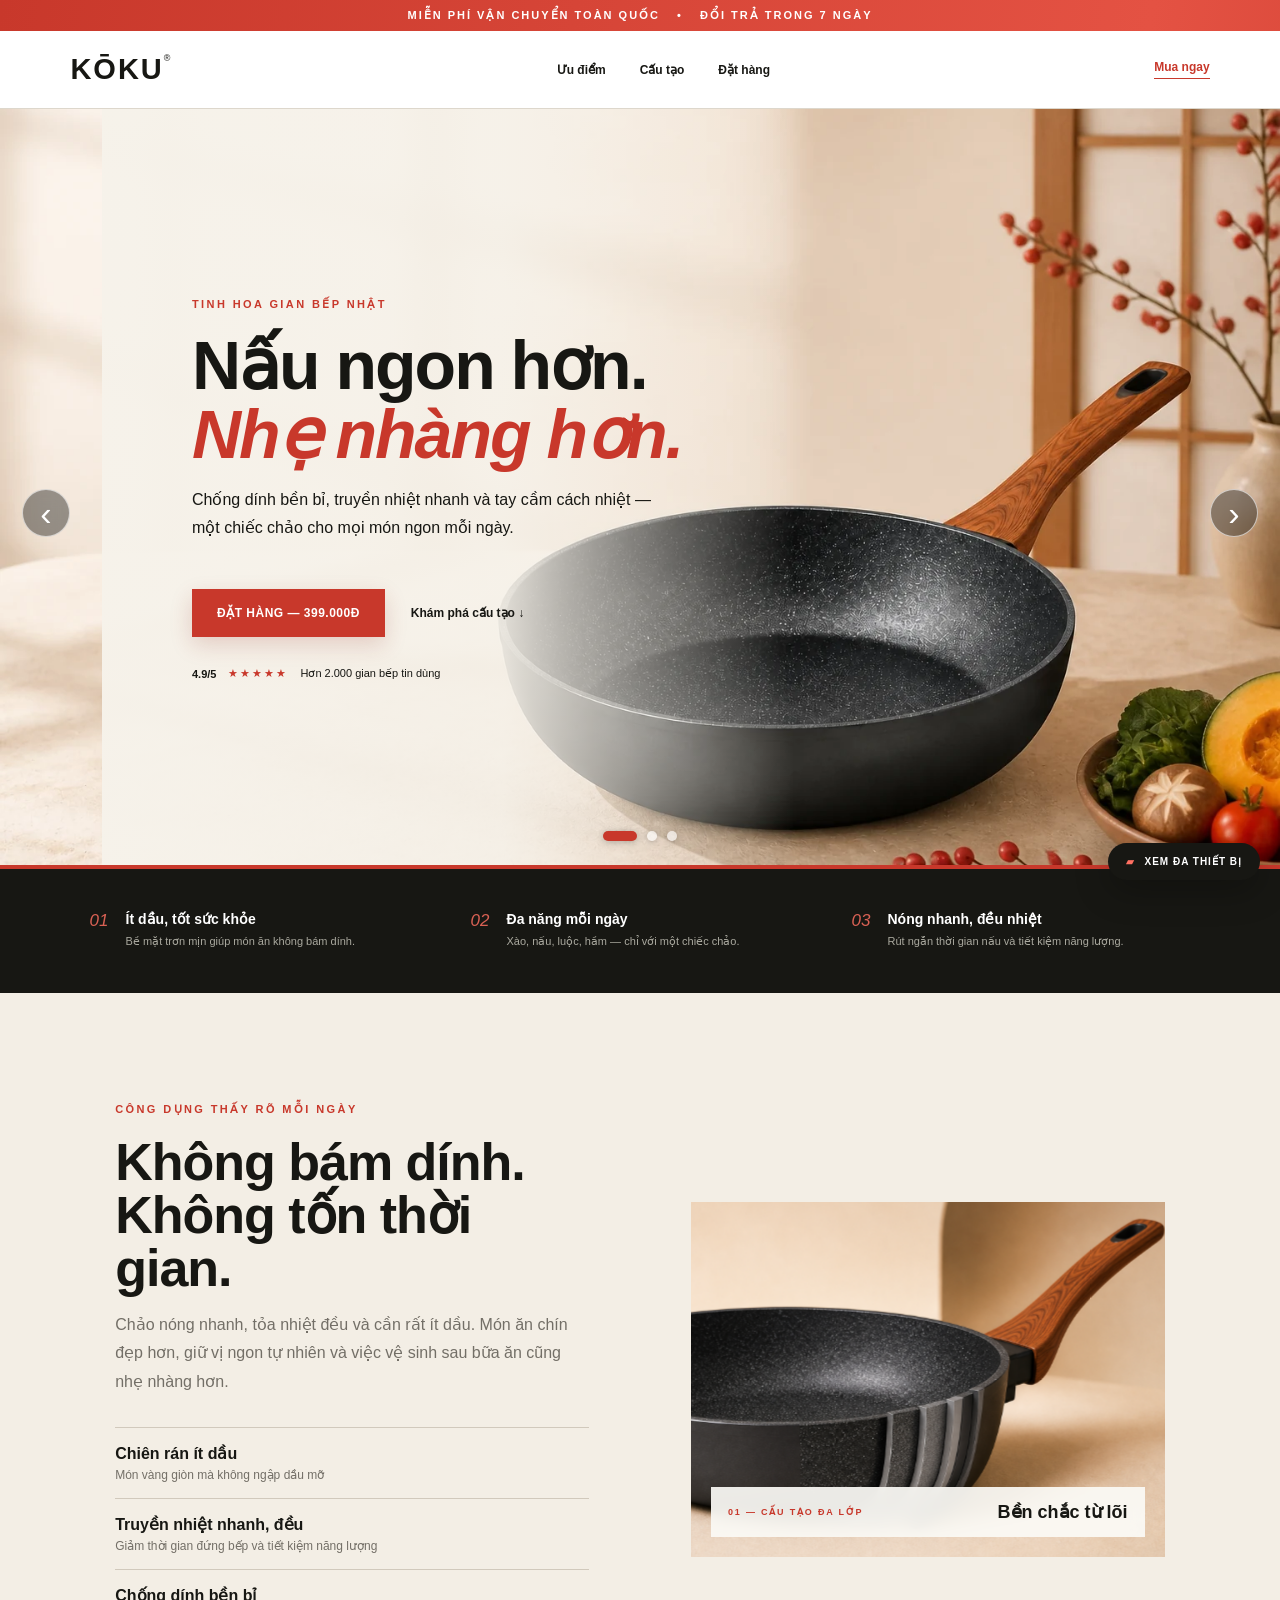
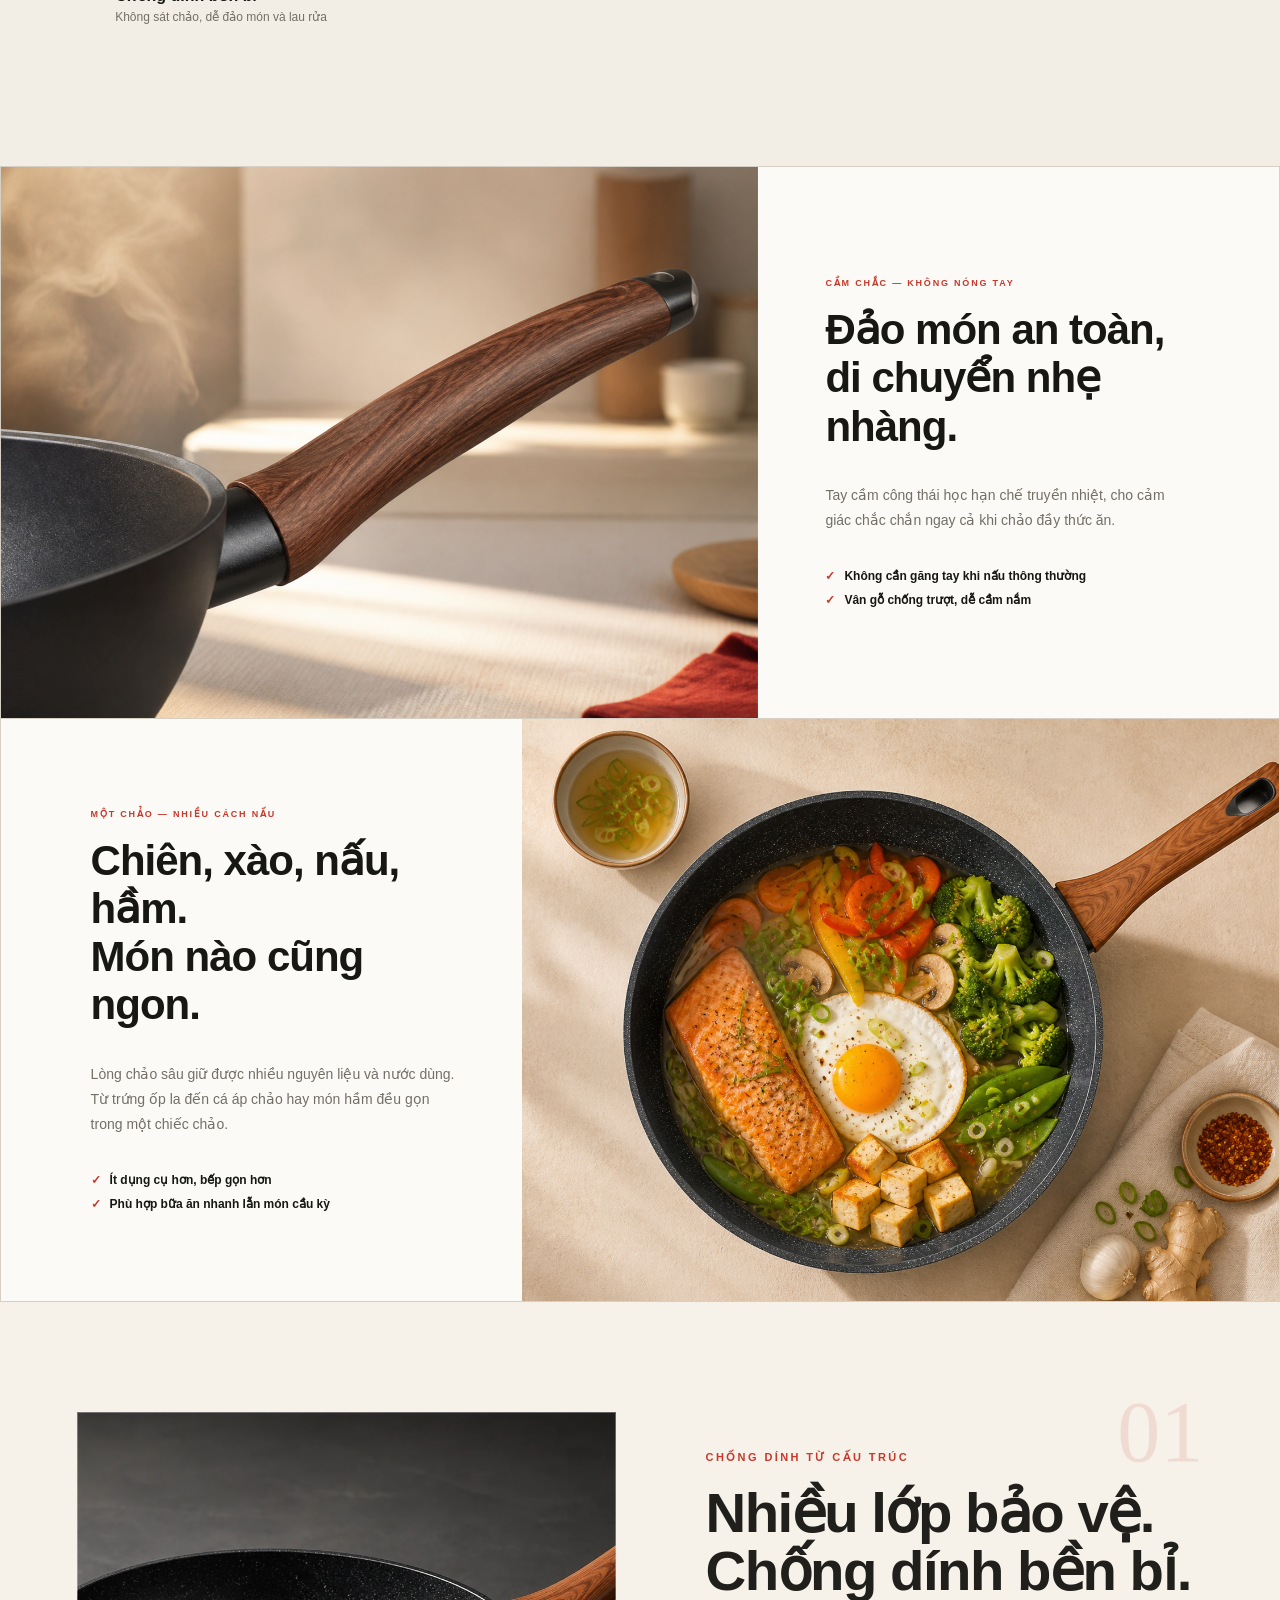
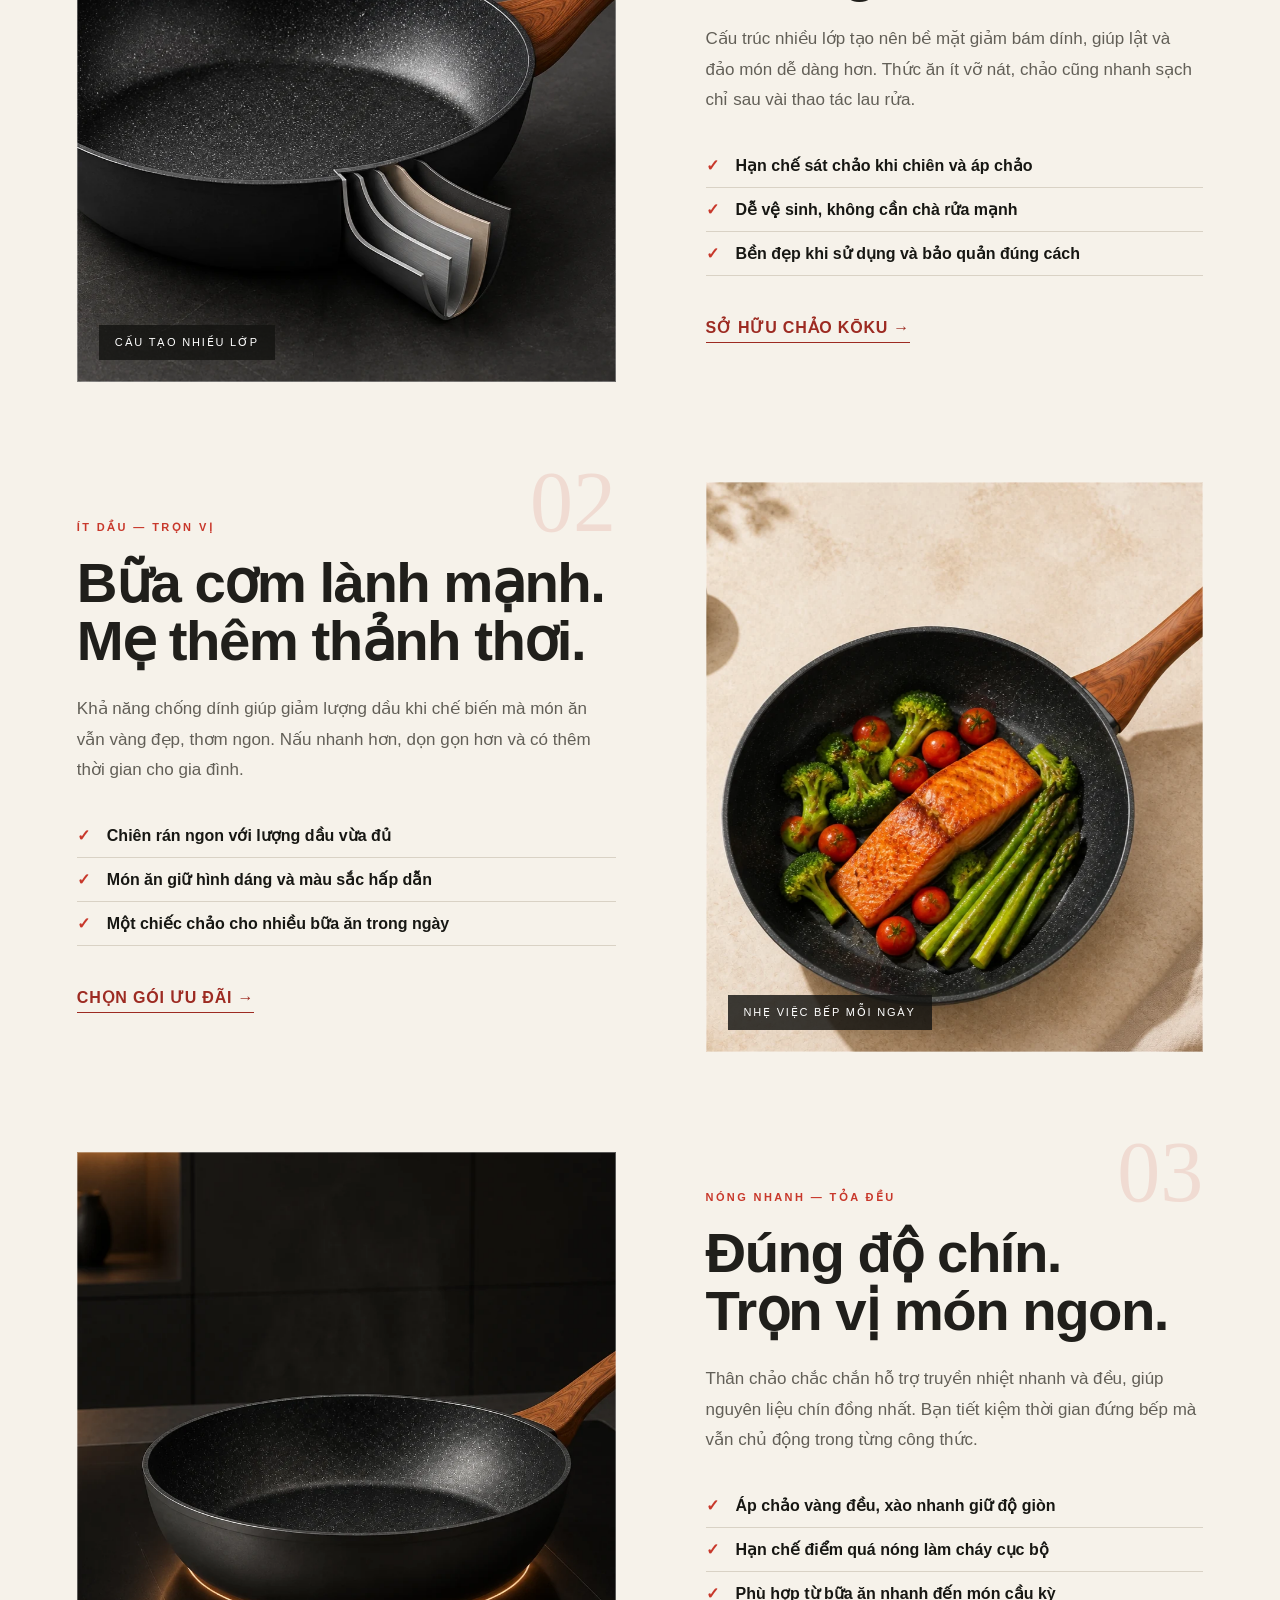
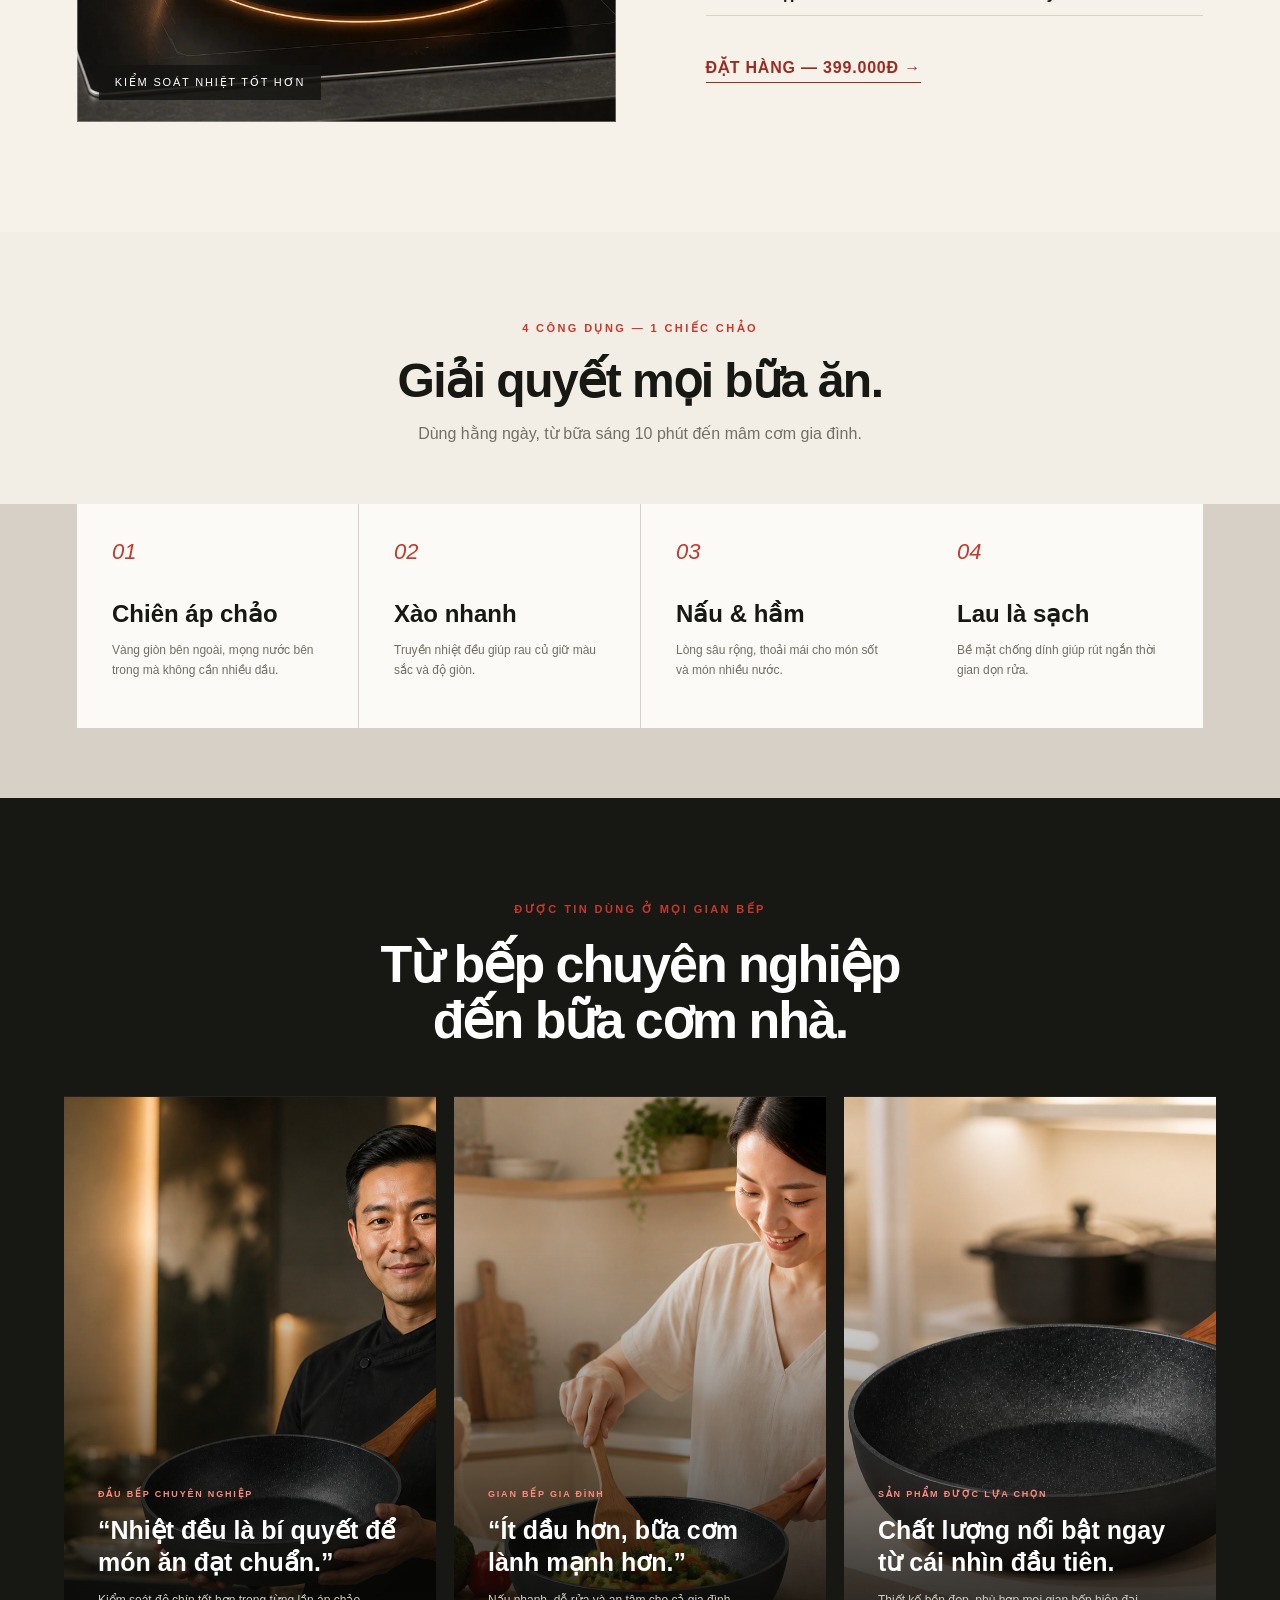
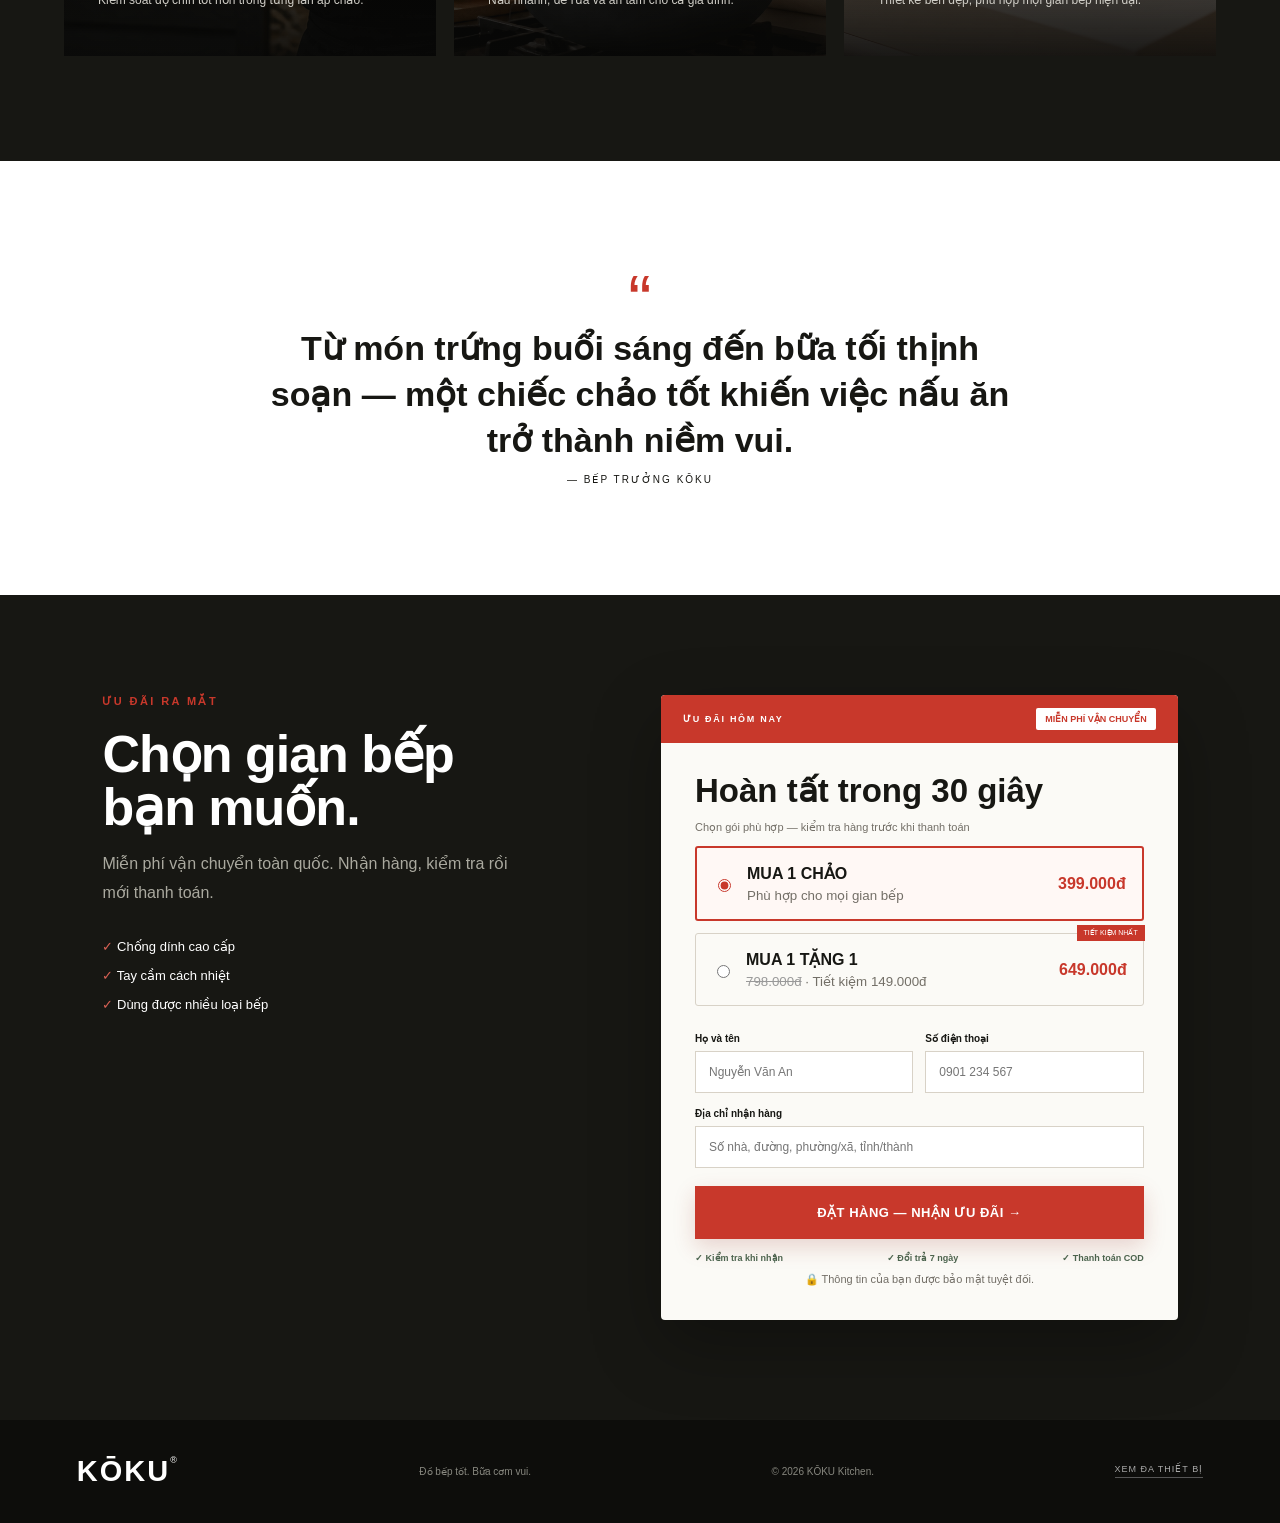
==== commit 7c631dd1: "Apply critical Vietnamese font fix inline" ====
--- a/index.html
+++ b/index.html
@@ -12,6 +12,16 @@
   <link rel="stylesheet" href="device-preview.css">
   <link rel="stylesheet" href="motion.css">
   <link rel="stylesheet" href="showcase.css?v=2">
+  <style id="vietnamese-font-hotfix">
+    .detail-feature h2 {
+      font-family: "Segoe UI", Arial, "Helvetica Neue", sans-serif !important;
+      font-weight: 700 !important;
+      font-variant-ligatures: none;
+      letter-spacing: -1.5px !important;
+      word-break: keep-all !important;
+      overflow-wrap: normal !important;
+    }
+  </style>
 </head>
 <body>
   <div class="announcement">MIỄN PHÍ VẬN CHUYỂN TOÀN QUỐC <span>•</span> ĐỔI TRẢ TRONG 7 NGÀY</div>
